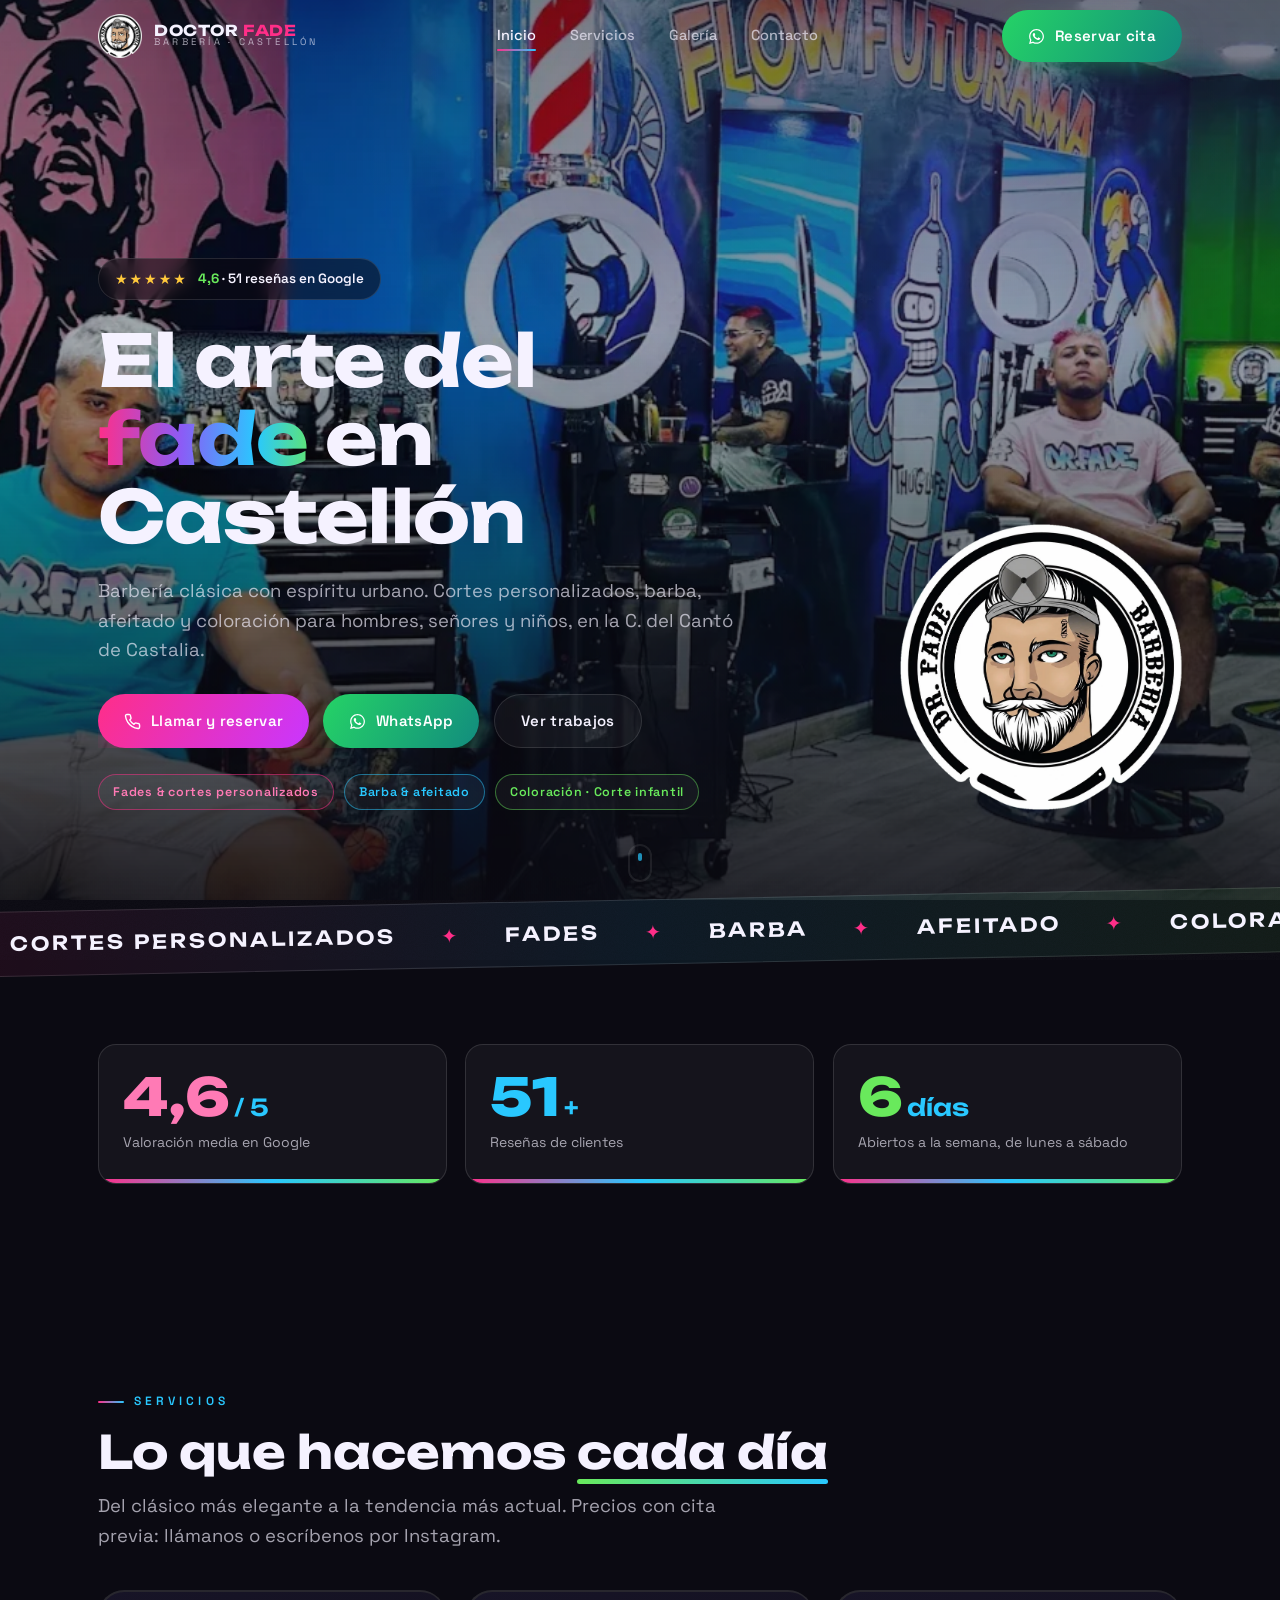
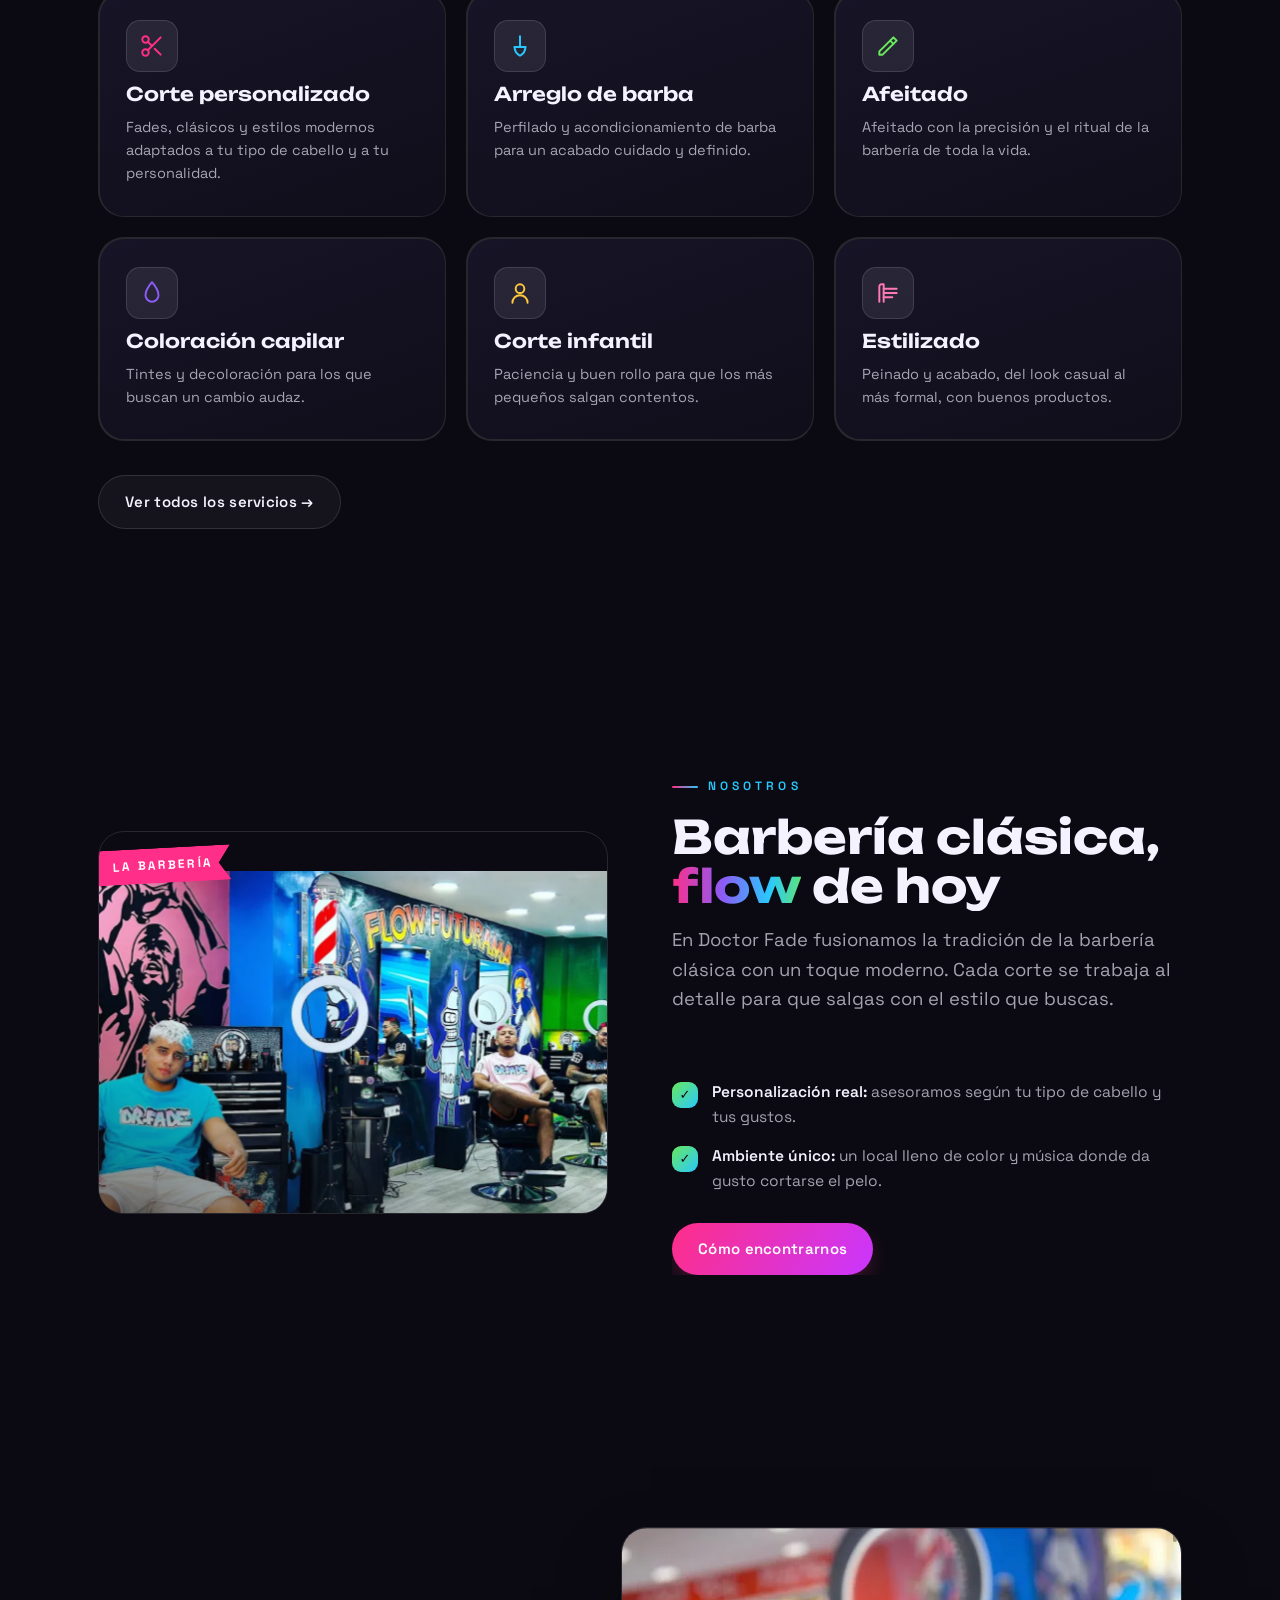
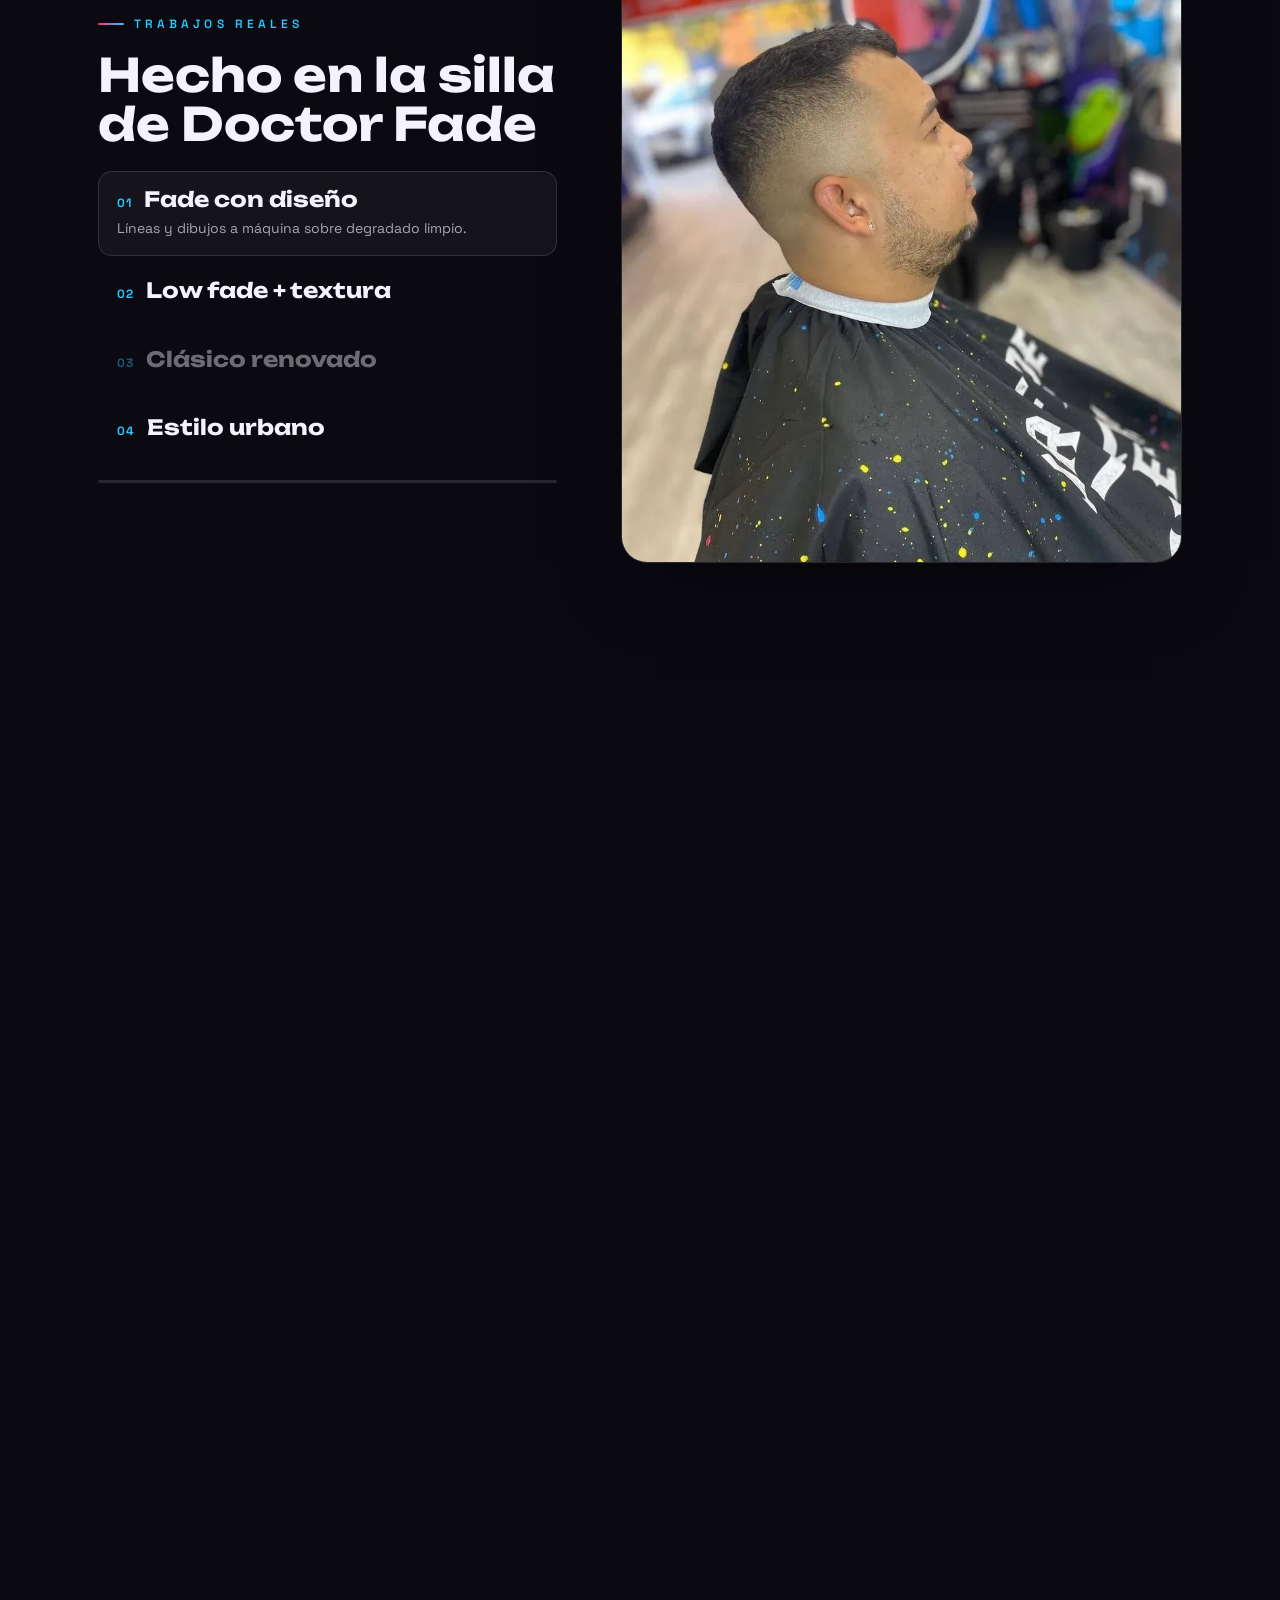
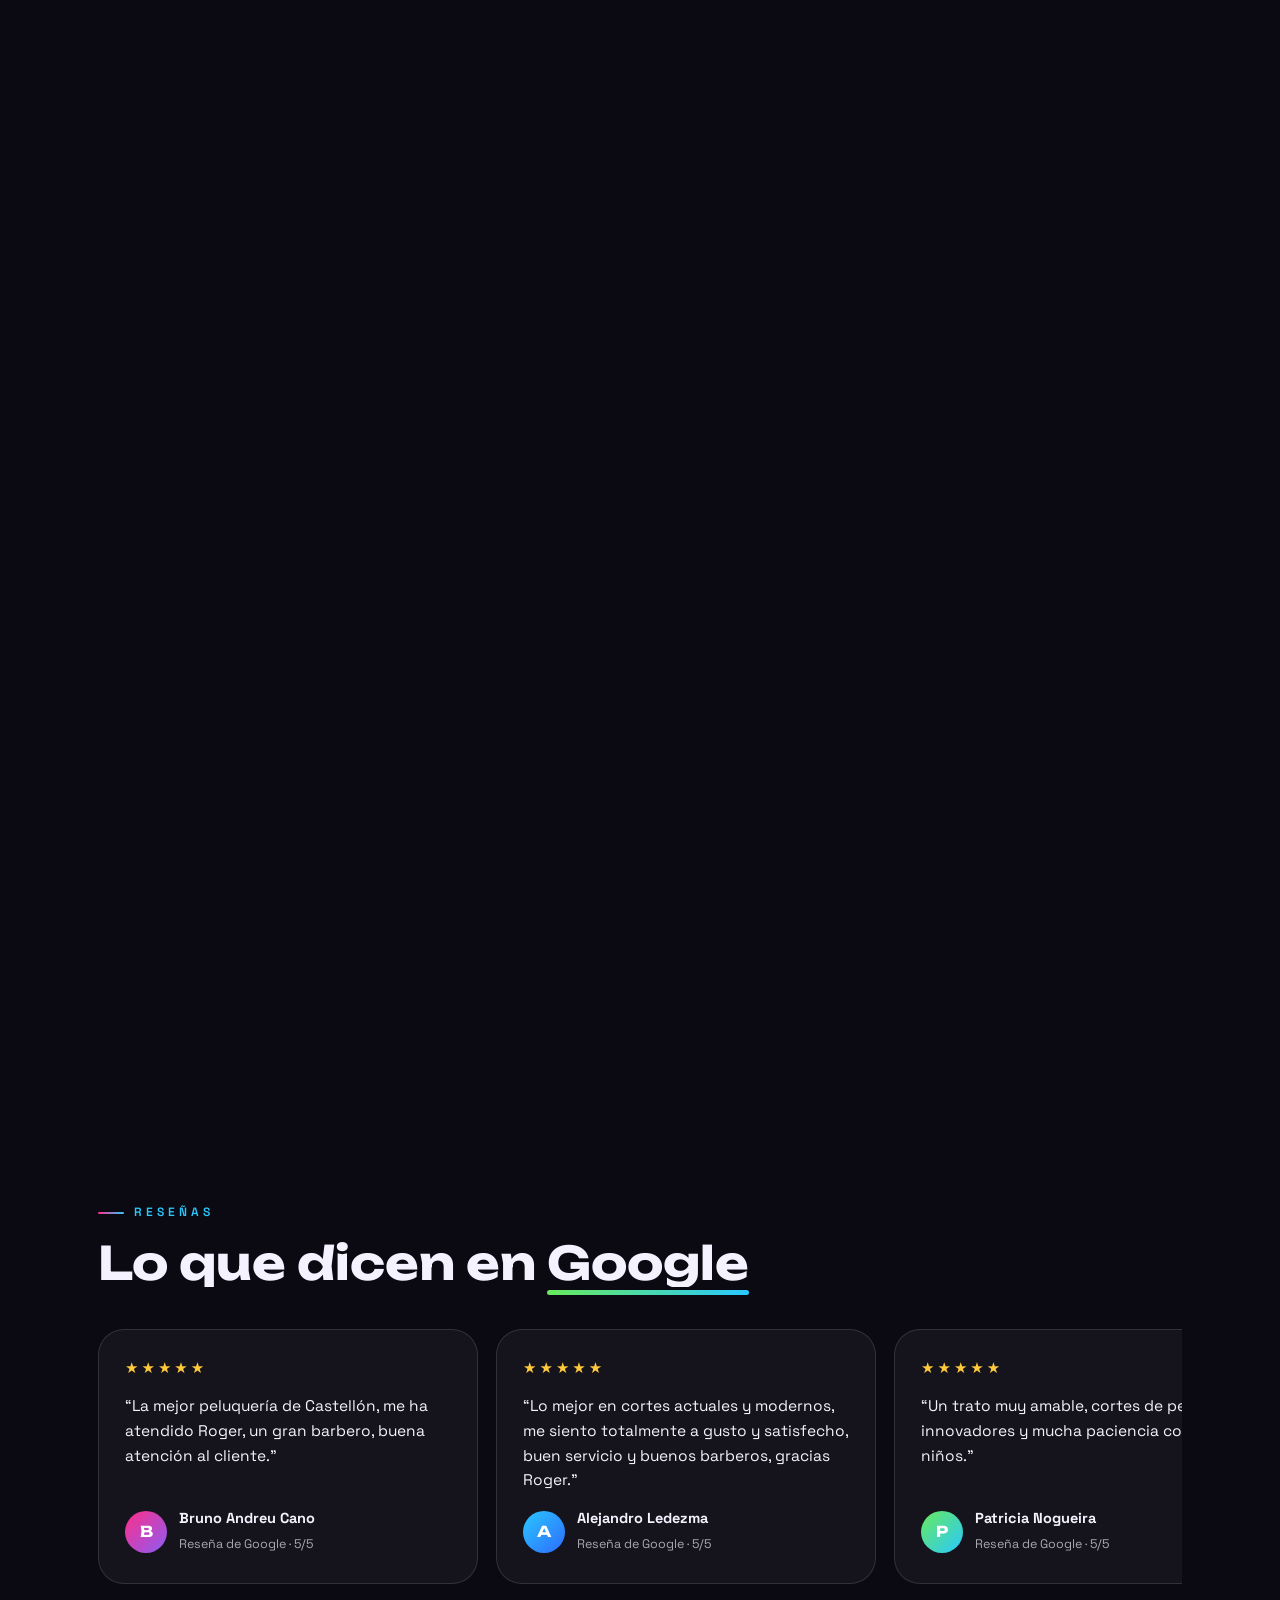
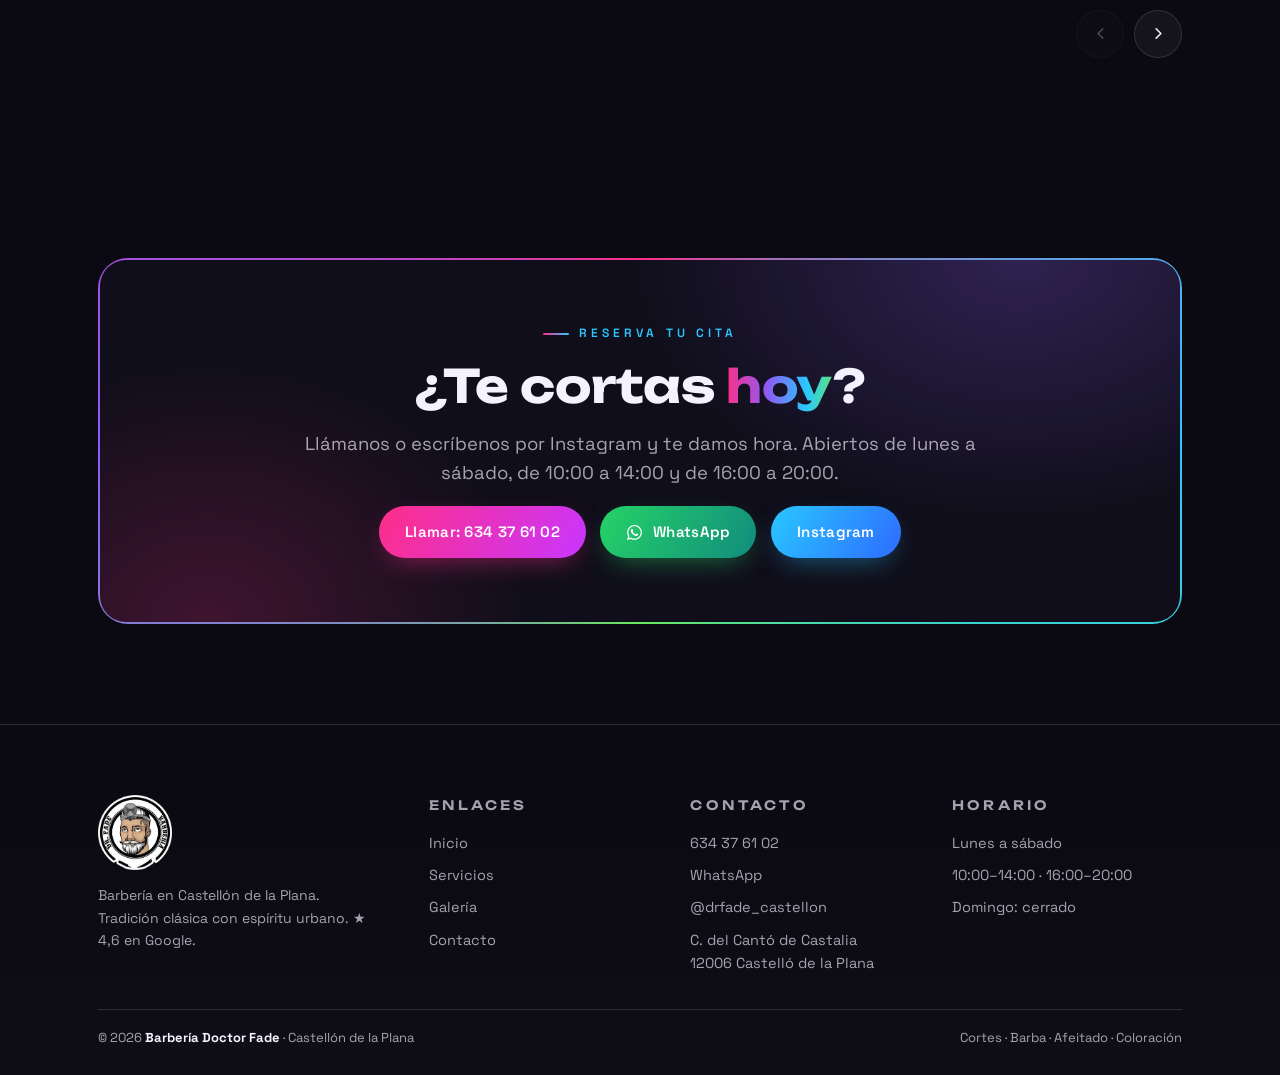
==== index.html @ 824605cc "web" ====
<!DOCTYPE html>
<html lang="es" class="no-js">
<head>
<meta charset="UTF-8">
<meta name="viewport" content="width=device-width, initial-scale=1">
<title>Barber&iacute;a Doctor Fade &mdash; Castell&oacute;n | Cortes, fades y barba</title>
<meta name="description" content="Barber&iacute;a Doctor Fade en Castell&oacute;n de la Plana: cortes personalizados, fades, afeitado, barba, coloraci&oacute;n y corte infantil. Valoraci&oacute;n 4,6 en Google.">
<meta name="theme-color" content="#0b0a12">
<!-- Cambia esta URL por tu dominio o tu URL de GitHub Pages -->
<link rel="canonical" href="https://TU-USUARIO.github.io/doctor-fade/">
<meta property="og:title" content="Barber&iacute;a Doctor Fade &mdash; Castell&oacute;n">
<meta property="og:description" content="Cortes personalizados, fades, afeitado, barba, coloraci&oacute;n y corte infantil en Castell&oacute;n de la Plana. &#9733; 4,6 en Google.">
<meta property="og:type" content="website">
<meta property="og:image" content="assets/img/og.jpg">
<link rel="icon" type="image/png" sizes="32x32" href="assets/img/favicon-32.png">
<link rel="icon" type="image/png" sizes="64x64" href="assets/img/favicon-64.png">
<link rel="apple-touch-icon" href="assets/img/apple-touch-icon.png">
<link rel="preload" href="assets/fonts/Unbounded.woff2" as="font" type="font/woff2" crossorigin>
<link rel="preload" href="assets/fonts/SpaceGrotesk.woff2" as="font" type="font/woff2" crossorigin>
<link rel="stylesheet" href="assets/styles.css">
</head>
<body class="page-home">
<noscript><div class="ns">Esta web funciona sin JavaScript, pero con &eacute;l ver&aacute;s las animaciones completas.</div></noscript>

<!-- ===== INTRO SPRAY ===== -->
<div id="intro" aria-hidden="true">
  <div class="panel top"></div>
  <div class="panel bot"></div>
  <div class="intro-stage">
    <canvas id="introCanvas"></canvas>
    <svg id="sprayCan" viewBox="0 0 60 96" xmlns="http://www.w3.org/2000/svg" aria-hidden="true">
      <!-- lata de spray (ilustraci&oacute;n propia) -->
      <rect x="10" y="26" width="40" height="62" rx="7" fill="#1c1830" stroke="#3b3360" stroke-width="2"/>
      <rect x="10" y="40" width="40" height="20" fill="#ff2e88"/>
      <rect x="10" y="60" width="40" height="9" fill="#29c8ff"/>
      <rect x="10" y="69" width="40" height="8" fill="#69e95c"/>
      <rect x="16" y="18" width="28" height="10" rx="3" fill="#8b8fa8"/>
      <rect x="25" y="8" width="10" height="12" rx="2.5" fill="#e8e6f5"/>
      <rect x="28" y="10" width="4" height="4" rx="1" fill="#ff2e88"/>
      <circle cx="30" cy="52" r="9" fill="#0b0a12"/>
      <path d="M25 52l4-4 6 3-4 5z" fill="#fff"/>
    </svg>
  </div>
  <div class="intro-tag">Barber&iacute;a &middot; Castell&oacute;n de la Plana</div>
</div>

<!-- ===== FONDO AMBIENTE ===== -->
<div class="ambient" aria-hidden="true">
  <div class="blob b1"></div><div class="blob b2"></div>
  <div class="blob b3"></div><div class="blob b4"></div>
</div>
<div class="grain" aria-hidden="true"></div>
<div class="vignette" aria-hidden="true"></div>

<!-- ===== HEADER ===== -->
<header class="site-header">
  <div class="header-inner">
    <a class="brand" href="index.html" aria-label="Barber&iacute;a Doctor Fade, inicio">
      <img src="assets/img/logo-420.webp" alt="Logo de Barber&iacute;a Doctor Fade" width="44" height="44">
      <span class="brand-txt">
        <span class="brand-name">DOCTOR <em>FADE</em></span>
        <span class="brand-sub">Barber&iacute;a &middot; Castell&oacute;n</span>
      </span>
    </a>
    <nav class="main-nav" aria-label="Principal">
      <a href="index.html" class="active">Inicio</a>
      <a href="servicios.html">Servicios</a>
      <a href="galeria.html">Galer&iacute;a</a>
      <a href="contacto.html">Contacto</a>
    </nav>
    <a class="btn wa header-cta" href="https://wa.me/34634376102?text=Hola%2C%20quiero%20reservar%20una%20cita%20en%20Doctor%20Fade" target="_blank" rel="noopener">
      <svg class="ic" viewBox="0 0 448 512" fill="#fff"><path d="M380.9 97.1C339 55.1 283.2 32 223.9 32c-122.4 0-222 99.6-222 222 0 39.1 10.2 77.3 29.6 111L0 480l117.7-30.9c32.4 17.7 68.9 27 106.1 27h.1c122.3 0 224.1-99.6 224.1-222 0-59.3-25.2-115-67.1-157zm-157 341.6c-33.2 0-65.7-8.9-94-25.7l-6.7-4-69.8 18.3L72 359.2l-4.4-7c-18.5-29.4-28.2-63.3-28.2-98.2 0-101.7 82.8-184.5 184.6-184.5 49.3 0 95.6 19.2 130.4 54.1 34.8 34.9 56.2 81.2 56.1 130.5 0 101.8-84.9 184.6-186.6 184.6zm101.2-138.2c-5.5-2.8-32.8-16.2-37.9-18-5.1-1.9-8.8-2.8-12.5 2.8-3.7 5.6-14.3 18-17.6 21.8-3.2 3.7-6.5 4.2-12 1.4-32.6-16.3-54-29.1-75.5-66-5.7-9.8 5.7-9.1 16.3-30.3 1.8-3.7.9-6.9-.5-9.7-1.4-2.8-12.5-30.1-17.1-41.2-4.5-10.8-9.1-9.3-12.5-9.5-3.2-.2-6.9-.2-10.6-.2-3.7 0-9.7 1.4-14.8 6.9-5.1 5.6-19.4 19-19.4 46.3 0 27.3 19.9 53.7 22.6 57.4 2.8 3.7 39.1 59.7 94.8 83.8 35.2 15.2 49 16.5 66.6 13.9 10.7-1.6 32.8-13.4 37.4-26.4 4.6-13 4.6-24.1 3.2-26.4-1.3-2.5-5-3.9-10.5-6.6z"/></svg>
      Reservar cita
    </a>
    <button class="burger" aria-label="Abrir men&uacute;" aria-expanded="false">
      <span></span><span></span><span></span>
    </button>
  </div>
</header>

<!-- ===== MEN&Uacute; M&Oacute;VIL ===== -->
<div class="mobile-menu">
  <div>
    <nav aria-label="Men&uacute; m&oacute;vil">
      <a href="index.html" class="active">Inicio</a>
      <a href="servicios.html">Servicios</a>
      <a href="galeria.html">Galer&iacute;a</a>
      <a href="contacto.html">Contacto</a>
    </nav>
    <div class="mm-meta">
      <a href="tel:+34634376102">634 37 61 02</a>
      <a href="https://wa.me/34634376102?text=Hola%2C%20quiero%20reservar%20una%20cita%20en%20Doctor%20Fade" target="_blank" rel="noopener">WhatsApp</a>
      <a href="https://instagram.com/drfade_castellon" target="_blank" rel="noopener">@drfade_castellon</a>
      <span>C. del Cant&oacute; de Castalia &middot; Castell&oacute;n</span>
    </div>
  </div>
</div>

<main>
  <!-- ===== HERO ===== -->
  <section class="hero">
    <div class="hero-bg" data-plx="0.14">
      <img src="assets/img/local.webp" alt="Interior de la Barber&iacute;a Doctor Fade en Castell&oacute;n, con murales de colores y sillones de barbero" fetchpriority="high">
    </div>
    <div class="wrap hero-grid">
      <div>
        <div class="rating-pill" data-rv="up" data-onload style="--rv-d:.1s">
          <span class="stars" aria-hidden="true">&#9733;&#9733;&#9733;&#9733;&#9733;</span>
          <span><b>4,6</b> &middot; 51 rese&ntilde;as en Google</span>
        </div>
        <h1 class="h-xl kinetic" data-onload>El arte del <span class="grad-text">fade</span> en Castell&oacute;n</h1>
        <p class="lead" data-rv="up" data-onload style="--rv-d:.5s">
          Barber&iacute;a cl&aacute;sica con esp&iacute;ritu urbano. Cortes personalizados, barba,
          afeitado y coloraci&oacute;n para hombres, se&ntilde;ores y ni&ntilde;os, en la
          C. del Cant&oacute; de Castalia.
        </p>
        <div class="hero-ctas" data-rv="up" data-onload style="--rv-d:.65s">
          <a class="btn" href="tel:+34634376102">
            <svg class="ic" viewBox="0 0 24 24" fill="none" stroke="currentColor" stroke-width="2" stroke-linecap="round" stroke-linejoin="round"><path d="M22 16.92v3a2 2 0 0 1-2.18 2 19.79 19.79 0 0 1-8.63-3.07 19.5 19.5 0 0 1-6-6 19.79 19.79 0 0 1-3.07-8.67A2 2 0 0 1 4.11 2h3a2 2 0 0 1 2 1.72c.12.96.37 1.9.72 2.81a2 2 0 0 1-.45 2.11L8.09 9.91a16 16 0 0 0 6 6l1.27-1.27a2 2 0 0 1 2.11-.45c.91.35 1.85.6 2.81.72A2 2 0 0 1 22 16.92z"/></svg>
            Llamar y reservar
          </a>
          <a class="btn wa" href="https://wa.me/34634376102?text=Hola%2C%20quiero%20reservar%20una%20cita%20en%20Doctor%20Fade" target="_blank" rel="noopener">
            <svg class="ic" viewBox="0 0 448 512" fill="#fff"><path d="M380.9 97.1C339 55.1 283.2 32 223.9 32c-122.4 0-222 99.6-222 222 0 39.1 10.2 77.3 29.6 111L0 480l117.7-30.9c32.4 17.7 68.9 27 106.1 27h.1c122.3 0 224.1-99.6 224.1-222 0-59.3-25.2-115-67.1-157zm-157 341.6c-33.2 0-65.7-8.9-94-25.7l-6.7-4-69.8 18.3L72 359.2l-4.4-7c-18.5-29.4-28.2-63.3-28.2-98.2 0-101.7 82.8-184.5 184.6-184.5 49.3 0 95.6 19.2 130.4 54.1 34.8 34.9 56.2 81.2 56.1 130.5 0 101.8-84.9 184.6-186.6 184.6zm101.2-138.2c-5.5-2.8-32.8-16.2-37.9-18-5.1-1.9-8.8-2.8-12.5 2.8-3.7 5.6-14.3 18-17.6 21.8-3.2 3.7-6.5 4.2-12 1.4-32.6-16.3-54-29.1-75.5-66-5.7-9.8 5.7-9.1 16.3-30.3 1.8-3.7.9-6.9-.5-9.7-1.4-2.8-12.5-30.1-17.1-41.2-4.5-10.8-9.1-9.3-12.5-9.5-3.2-.2-6.9-.2-10.6-.2-3.7 0-9.7 1.4-14.8 6.9-5.1 5.6-19.4 19-19.4 46.3 0 27.3 19.9 53.7 22.6 57.4 2.8 3.7 39.1 59.7 94.8 83.8 35.2 15.2 49 16.5 66.6 13.9 10.7-1.6 32.8-13.4 37.4-26.4 4.6-13 4.6-24.1 3.2-26.4-1.3-2.5-5-3.9-10.5-6.6z"/></svg>
            WhatsApp
          </a>
          <a class="btn ghost" href="galeria.html">Ver trabajos</a>
        </div>
        <div class="hero-badges" data-rv="up" data-onload style="--rv-d:.8s">
          <span class="chip c1">Fades &amp; cortes personalizados</span>
          <span class="chip c2">Barba &amp; afeitado</span>
          <span class="chip c3">Coloraci&oacute;n &middot; Corte infantil</span>
        </div>
      </div>
      <img class="hero-logo" src="assets/img/logo-760.webp"
           alt="Emblema de Doctor Fade Barber&iacute;a" data-rv="scale" data-onload style="--rv-d:.7s" data-plx="0.06">
    </div>
    <div class="scroll-hint" aria-hidden="true"></div>
  </section>

  <!-- ===== MARQUEE ===== -->
  <div class="marquee" aria-hidden="true">
    <div class="track">
      <span><b>Cortes personalizados</b><i>&#10022;</i></span>
      <span><b>Fades</b><i>&#10022;</i></span>
      <span><b>Barba</b><i>&#10022;</i></span>
      <span><b>Afeitado</b><i>&#10022;</i></span>
      <span><b>Coloraci&oacute;n</b><i>&#10022;</i></span>
      <span><b>Corte infantil</b><i>&#10022;</i></span>
      <span><b>Castell&oacute;n de la Plana</b><i>&#10022;</i></span>
      <span><b>Cortes personalizados</b><i>&#10022;</i></span>
      <span><b>Fades</b><i>&#10022;</i></span>
      <span><b>Barba</b><i>&#10022;</i></span>
      <span><b>Afeitado</b><i>&#10022;</i></span>
      <span><b>Coloraci&oacute;n</b><i>&#10022;</i></span>
      <span><b>Corte infantil</b><i>&#10022;</i></span>
      <span><b>Castell&oacute;n de la Plana</b><i>&#10022;</i></span>
    </div>
  </div>

  <!-- ===== STATS ===== -->
  <section class="section tight">
    <div class="wrap">
      <div class="stats" data-stagger="90">
        <div class="stat" data-rv="up">
          <div class="num"><span data-count="4,6">0</span><small>/ 5</small></div>
          <div class="lbl">Valoraci&oacute;n media en Google</div>
          <div class="bar"></div>
        </div>
        <div class="stat" data-rv="up">
          <div class="num"><span data-count="51">0</span><small>+</small></div>
          <div class="lbl">Rese&ntilde;as de clientes</div>
          <div class="bar"></div>
        </div>
        <div class="stat" data-rv="up">
          <div class="num"><span data-count="6">0</span><small>d&iacute;as</small></div>
          <div class="lbl">Abiertos a la semana, de lunes a s&aacute;bado</div>
          <div class="bar"></div>
        </div>
      </div>
    </div>
  </section>

  <!-- ===== SERVICIOS ===== -->
  <section class="section">
    <div class="wrap">
      <span class="kicker" data-rv="up">Servicios</span>
      <h2 class="h-lg kinetic">Lo que hacemos <span class="underline-draw">cada d&iacute;a</span></h2>
      <p class="lead" data-rv="up" style="--rv-d:.15s;margin-top:14px">
        Del cl&aacute;sico m&aacute;s elegante a la tendencia m&aacute;s actual.
        Precios con cita previa: ll&aacute;manos o escr&iacute;benos por Instagram.
      </p>
      <div class="cards-grid" data-stagger="80" style="margin-top:40px">
        <div class="tcard" data-rv="up">
          <div class="tcard-inner">
            <div class="ico"><svg viewBox="0 0 24 24" fill="none" stroke="#ff2e88" stroke-width="1.8" stroke-linecap="round" stroke-linejoin="round"><circle cx="6" cy="6" r="3"/><circle cx="6" cy="18" r="3"/><line x1="20" y1="4" x2="8.12" y2="15.88"/><line x1="14.47" y1="14.48" x2="20" y2="20"/><line x1="8.12" y1="8.12" x2="12" y2="12"/></svg></div>
            <h3>Corte personalizado</h3>
            <p>Fades, cl&aacute;sicos y estilos modernos adaptados a tu tipo de cabello y a tu personalidad.</p>
          </div>
        </div>
        <div class="tcard" data-rv="up">
          <div class="tcard-inner">
            <div class="ico"><svg viewBox="0 0 24 24" fill="none" stroke="#29c8ff" stroke-width="1.8" stroke-linecap="round" stroke-linejoin="round"><path d="M12 3v10"/><path d="M7 13c0 3.5 2.2 6.5 5 8 2.8-1.5 5-4.5 5-8"/><path d="M7 13h10"/></svg></div>
            <h3>Arreglo de barba</h3>
            <p>Perfilado y acondicionamiento de barba para un acabado cuidado y definido.</p>
          </div>
        </div>
        <div class="tcard" data-rv="up">
          <div class="tcard-inner">
            <div class="ico"><svg viewBox="0 0 24 24" fill="none" stroke="#69e95c" stroke-width="1.8" stroke-linecap="round" stroke-linejoin="round"><path d="M4 17l10-10 3 3-10 10H4z"/><path d="M14 7l3-3 3 3-3 3"/></svg></div>
            <h3>Afeitado</h3>
            <p>Afeitado con la precisi&oacute;n y el ritual de la barber&iacute;a de toda la vida.</p>
          </div>
        </div>
        <div class="tcard" data-rv="up">
          <div class="tcard-inner">
            <div class="ico"><svg viewBox="0 0 24 24" fill="none" stroke="#8b5cf6" stroke-width="1.8" stroke-linecap="round" stroke-linejoin="round"><path d="M12 2s6 7 6 12a6 6 0 0 1-12 0c0-5 6-12 6-12z"/></svg></div>
            <h3>Coloraci&oacute;n capilar</h3>
            <p>Tintes y decoloraci&oacute;n para los que buscan un cambio audaz.</p>
          </div>
        </div>
        <div class="tcard" data-rv="up">
          <div class="tcard-inner">
            <div class="ico"><svg viewBox="0 0 24 24" fill="none" stroke="#ffc93c" stroke-width="1.8" stroke-linecap="round" stroke-linejoin="round"><circle cx="12" cy="8" r="4"/><path d="M5 21c0-3.9 3.1-7 7-7s7 3.1 7 7"/></svg></div>
            <h3>Corte infantil</h3>
            <p>Paciencia y buen rollo para que los m&aacute;s peque&ntilde;os salgan contentos.</p>
          </div>
        </div>
        <div class="tcard" data-rv="up">
          <div class="tcard-inner">
            <div class="ico"><svg viewBox="0 0 24 24" fill="none" stroke="#ff7ab5" stroke-width="1.8" stroke-linecap="round" stroke-linejoin="round"><path d="M4 20V6a2 2 0 0 1 2-2h2v16"/><path d="M8 8h12M8 12h12M8 16h8"/></svg></div>
            <h3>Estilizado</h3>
            <p>Peinado y acabado, del look casual al m&aacute;s formal, con buenos productos.</p>
          </div>
        </div>
      </div>
      <div style="margin-top:34px" data-rv="up">
        <a class="btn ghost" href="servicios.html">Ver todos los servicios &rarr;</a>
      </div>
    </div>
  </section>

  <!-- ===== NOSOTROS (split) ===== -->
  <section class="section">
    <div class="wrap split">
      <div class="split-media" data-rv="left">
        <span class="tape">La barber&iacute;a</span>
        <img src="assets/img/local.webp" data-plx="0.07"
             alt="El equipo de Doctor Fade en el local de Castell&oacute;n, decorado con murales urbanos de colores">
      </div>
      <div>
        <span class="kicker" data-rv="up">Nosotros</span>
        <h2 class="h-lg kinetic">Barber&iacute;a cl&aacute;sica, <span class="grad-text">flow</span> de hoy</h2>
        <p class="lead" data-rv="up" style="--rv-d:.15s;margin-top:14px">
          En Doctor Fade fusionamos la tradici&oacute;n de la barber&iacute;a cl&aacute;sica con un
          toque moderno. Cada corte se trabaja al detalle para que salgas con el
          estilo que buscas.
        </p>
        <ul class="checklist" data-stagger="90">
          <li data-rv="up"><span class="ck">&#10003;</span><span><b>Para todos:</b> hombres, se&ntilde;ores y ni&ntilde;os, con trato cercano.</span></li>
          <li data-rv="up"><span class="ck">&#10003;</span><span><b>Personalizaci&oacute;n real:</b> asesoramos seg&uacute;n tu tipo de cabello y tus gustos.</span></li>
          <li data-rv="up"><span class="ck">&#10003;</span><span><b>Ambiente &uacute;nico:</b> un local lleno de color y m&uacute;sica donde da gusto cortarse el pelo.</span></li>
        </ul>
        <div style="margin-top:30px" data-rv="up">
          <a class="btn" href="contacto.html">C&oacute;mo encontrarnos</a>
        </div>
      </div>
    </div>
  </section>

  <!-- ===== SHOWCASE SCROLL ===== -->
  <div class="showcase-wrap">
    <section class="showcase">
      <div class="wrap">
        <div>
          <span class="kicker">Trabajos reales</span>
          <h2 class="h-lg">Hecho en la silla de Doctor Fade</h2>
          <div class="show-list" style="margin-top:22px">
            <div class="show-item active">
              <h3><span class="idx">01</span> Fade con dise&ntilde;o</h3>
              <p>L&iacute;neas y dibujos a m&aacute;quina sobre degradado limpio.</p>
            </div>
            <div class="show-item">
              <h3><span class="idx">02</span> Low fade + textura</h3>
              <p>Degradado bajo con textura arriba, de los m&aacute;s pedidos.</p>
            </div>
            <div class="show-item">
              <h3><span class="idx">03</span> Cl&aacute;sico renovado</h3>
              <p>Corte cl&aacute;sico con acabado actual y perfilado de barba.</p>
            </div>
            <div class="show-item">
              <h3><span class="idx">04</span> Estilo urbano</h3>
              <p>Cortes modernos con personalidad, como el mullet degradado.</p>
            </div>
          </div>
          <div class="show-progress"><i></i></div>
        </div>
        <div class="show-stage">
          <img src="assets/img/trabajo-1.webp" class="on" alt="Fade con dise&ntilde;o de l&iacute;neas hecho en Doctor Fade">
          <img src="assets/img/trabajo-2.webp" alt="Low fade con textura arriba">
          <img src="assets/img/trabajo-4.webp" alt="Corte cl&aacute;sico renovado con barba perfilada">
          <img src="assets/img/trabajo-7.webp" alt="Corte urbano estilo mullet con degradado">
        </div>
      </div>
    </section>
  </div>

  <!-- ===== RESE&Ntilde;AS ===== -->
  <section class="section">
    <div class="wrap">
      <span class="kicker" data-rv="up">Rese&ntilde;as</span>
      <h2 class="h-lg kinetic">Lo que dicen en <span class="underline-draw">Google</span></h2>
      <div class="carousel" style="margin-top:36px" data-rv="up">
        <div class="car-track" data-stagger="70">
          <article class="review-card" data-rv="up">
            <div class="stars" aria-label="5 de 5 estrellas">&#9733;&#9733;&#9733;&#9733;&#9733;</div>
            <p>&ldquo;La mejor peluquer&iacute;a de Castell&oacute;n, me ha atendido Roger, un gran barbero, buena atenci&oacute;n al cliente.&rdquo;</p>
            <div class="who">
              <span class="avatar" style="background:linear-gradient(135deg,#ff2e88,#8b5cf6)">B</span>
              <span><b>Bruno Andreu Cano</b><small>Rese&ntilde;a de Google &middot; 5/5</small></span>
            </div>
          </article>
          <article class="review-card" data-rv="up">
            <div class="stars" aria-label="5 de 5 estrellas">&#9733;&#9733;&#9733;&#9733;&#9733;</div>
            <p>&ldquo;Lo mejor en cortes actuales y modernos, me siento totalmente a gusto y satisfecho, buen servicio y buenos barberos, gracias Roger.&rdquo;</p>
            <div class="who">
              <span class="avatar" style="background:linear-gradient(135deg,#29c8ff,#2e6bff)">A</span>
              <span><b>Alejandro Ledezma</b><small>Rese&ntilde;a de Google &middot; 5/5</small></span>
            </div>
          </article>
          <article class="review-card" data-rv="up">
            <div class="stars" aria-label="5 de 5 estrellas">&#9733;&#9733;&#9733;&#9733;&#9733;</div>
            <p>&ldquo;Un trato muy amable, cortes de pelo muy innovadores y mucha paciencia con los ni&ntilde;os.&rdquo;</p>
            <div class="who">
              <span class="avatar" style="background:linear-gradient(135deg,#69e95c,#29c8ff)">P</span>
              <span><b>Patricia Nogueira</b><small>Rese&ntilde;a de Google &middot; 5/5</small></span>
            </div>
          </article>
          <article class="review-card" data-rv="up">
            <div class="stars" aria-label="5 de 5 estrellas">&#9733;&#9733;&#9733;&#9733;&#9733;</div>
            <p>&ldquo;Buen trato y Anderson muy buen peluquero, &iexcl;es un crack! &iexcl;Recomendable!&rdquo;</p>
            <div class="who">
              <span class="avatar" style="background:linear-gradient(135deg,#ffc93c,#ff2e88)">S</span>
              <span><b>Sergio Fernandez</b><small>Rese&ntilde;a de Google &middot; 5/5</small></span>
            </div>
          </article>
          <article class="review-card" data-rv="up">
            <div class="stars" aria-label="5 de 5 estrellas">&#9733;&#9733;&#9733;&#9733;&#9733;</div>
            <p>&ldquo;Buen servicio, buenos cortes gracias Roger, muy atento y servicial.&rdquo;</p>
            <div class="who">
              <span class="avatar" style="background:linear-gradient(135deg,#8b5cf6,#29c8ff)">J</span>
              <span><b>JJ C.H</b><small>Rese&ntilde;a de Google &middot; 5/5</small></span>
            </div>
          </article>
          <article class="review-card" data-rv="up">
            <div class="stars" aria-label="5 de 5 estrellas">&#9733;&#9733;&#9733;&#9733;&#9733;</div>
            <p>&ldquo;Excelente servicio, gente s&uacute;per amable.&rdquo;</p>
            <div class="who">
              <span class="avatar" style="background:linear-gradient(135deg,#ff7ab5,#69e95c)">K</span>
              <span><b>Kevin Gomez</b><small>Rese&ntilde;a de Google &middot; 5/5</small></span>
            </div>
          </article>
          <a class="review-card add-review-card" href="https://maps.google.com/?q=Barber%C3%ADa+DOCTOR+FADE+Castell%C3%B3n" target="_blank" rel="noopener" data-rv="up">
            <span class="arc-ic" aria-hidden="true">
              <svg viewBox="0 0 24 24" fill="none" stroke="currentColor" stroke-width="1.8" stroke-linecap="round" stroke-linejoin="round"><path d="M12 17.75l-6.16 3.24 1.18-6.88L2 9.24l6.92-1L12 2l3.08 6.24 6.92 1-5.02 4.87 1.18 6.88z"/></svg>
            </span>
            <b>&iexcl;Cu&eacute;ntanos tu experiencia!</b>
            <span>D&eacute;janos tu rese&ntilde;a en Google</span>
          </a>
        </div>
        <div class="car-nav">
          <button class="car-btn car-prev" aria-label="Rese&ntilde;a anterior"><svg viewBox="0 0 24 24" fill="none" stroke="currentColor" stroke-width="2" stroke-linecap="round" stroke-linejoin="round"><path d="M15 18l-6-6 6-6"/></svg></button>
          <button class="car-btn car-next" aria-label="Rese&ntilde;a siguiente"><svg viewBox="0 0 24 24" fill="none" stroke="currentColor" stroke-width="2" stroke-linecap="round" stroke-linejoin="round"><path d="M9 6l6 6-6 6"/></svg></button>
        </div>
      </div>
    </div>
  </section>

  <!-- ===== CTA ===== -->
  <section class="section tight">
    <div class="wrap">
      <div class="cta-strip" data-rv="scale">
        <div class="cta-inner">
          <span class="kicker" style="margin:0">Reserva tu cita</span>
          <h2 class="h-lg">&iquest;Te cortas <span class="grad-text">hoy</span>?</h2>
          <p class="lead">Ll&aacute;manos o escr&iacute;benos por Instagram y te damos hora.
          Abiertos de lunes a s&aacute;bado, de 10:00 a 14:00 y de 16:00 a 20:00.</p>
          <div class="hero-ctas">
            <a class="btn" href="tel:+34634376102">Llamar: 634 37 61 02</a>
            <a class="btn wa" href="https://wa.me/34634376102?text=Hola%2C%20quiero%20reservar%20una%20cita%20en%20Doctor%20Fade" target="_blank" rel="noopener"><svg class="ic" viewBox="0 0 448 512" fill="#fff"><path d="M380.9 97.1C339 55.1 283.2 32 223.9 32c-122.4 0-222 99.6-222 222 0 39.1 10.2 77.3 29.6 111L0 480l117.7-30.9c32.4 17.7 68.9 27 106.1 27h.1c122.3 0 224.1-99.6 224.1-222 0-59.3-25.2-115-67.1-157zm-157 341.6c-33.2 0-65.7-8.9-94-25.7l-6.7-4-69.8 18.3L72 359.2l-4.4-7c-18.5-29.4-28.2-63.3-28.2-98.2 0-101.7 82.8-184.5 184.6-184.5 49.3 0 95.6 19.2 130.4 54.1 34.8 34.9 56.2 81.2 56.1 130.5 0 101.8-84.9 184.6-186.6 184.6zm101.2-138.2c-5.5-2.8-32.8-16.2-37.9-18-5.1-1.9-8.8-2.8-12.5 2.8-3.7 5.6-14.3 18-17.6 21.8-3.2 3.7-6.5 4.2-12 1.4-32.6-16.3-54-29.1-75.5-66-5.7-9.8 5.7-9.1 16.3-30.3 1.8-3.7.9-6.9-.5-9.7-1.4-2.8-12.5-30.1-17.1-41.2-4.5-10.8-9.1-9.3-12.5-9.5-3.2-.2-6.9-.2-10.6-.2-3.7 0-9.7 1.4-14.8 6.9-5.1 5.6-19.4 19-19.4 46.3 0 27.3 19.9 53.7 22.6 57.4 2.8 3.7 39.1 59.7 94.8 83.8 35.2 15.2 49 16.5 66.6 13.9 10.7-1.6 32.8-13.4 37.4-26.4 4.6-13 4.6-24.1 3.2-26.4-1.3-2.5-5-3.9-10.5-6.6z"/></svg>WhatsApp</a>
            <a class="btn cyan" href="https://instagram.com/drfade_castellon" target="_blank" rel="noopener">Instagram</a>
          </div>
        </div>
      </div>
    </div>
  </section>
</main>

<!-- ===== FOOTER ===== -->
<footer class="site-footer">
  <div class="wrap">
    <div class="footer-grid">
      <div class="footer-brand">
        <img src="assets/img/logo-420.webp" alt="Logo de Barber&iacute;a Doctor Fade">
        <p>Barber&iacute;a en Castell&oacute;n de la Plana. Tradici&oacute;n cl&aacute;sica con
        esp&iacute;ritu urbano. &#9733; 4,6 en Google.</p>
      </div>
      <div>
        <h4>Enlaces</h4>
        <ul>
          <li><a href="index.html">Inicio</a></li>
          <li><a href="servicios.html">Servicios</a></li>
          <li><a href="galeria.html">Galer&iacute;a</a></li>
          <li><a href="contacto.html">Contacto</a></li>
        </ul>
      </div>
      <div>
        <h4>Contacto</h4>
        <ul>
          <li><a href="tel:+34634376102">634 37 61 02</a></li>
          <li><a href="https://wa.me/34634376102?text=Hola%2C%20quiero%20reservar%20una%20cita%20en%20Doctor%20Fade" target="_blank" rel="noopener">WhatsApp</a></li>
          <li><a href="https://instagram.com/drfade_castellon" target="_blank" rel="noopener">@drfade_castellon</a></li>
          <li><a href="https://maps.google.com/?q=Barber%C3%ADa+DOCTOR+FADE+Castell%C3%B3n" target="_blank" rel="noopener">C. del Cant&oacute; de Castalia<br>12006 Castell&oacute; de la Plana</a></li>
        </ul>
      </div>
      <div>
        <h4>Horario</h4>
        <ul>
          <li>Lunes a s&aacute;bado</li>
          <li>10:00&ndash;14:00 &middot; 16:00&ndash;20:00</li>
          <li>Domingo: cerrado</li>
        </ul>
      </div>
    </div>
    <div class="footer-bottom">
      <span>&copy; 2026 <b>Barber&iacute;a Doctor Fade</b> &middot; Castell&oacute;n de la Plana</span>
      <span>Cortes &middot; Barba &middot; Afeitado &middot; Coloraci&oacute;n</span>
    </div>
  </div>
</footer>

<script src="assets/app.js"></script>
</body>
</html>
---- assets/styles.css ----
/* ============================================================
   BARBERÍA DOCTOR FADE — Castellón
   Dirección visual: "Graffiti neón" — base casi negra +
   fucsia / cian / lima / violeta (paleta sacada del local real).
   HTML + CSS + JS puro. Sin librerías. Offline.
   ============================================================ */

/* ---------- Fuentes locales ---------- */
@font-face{
  font-family:'Unbounded';
  src:url('fonts/Unbounded.woff2') format('woff2');
  font-weight:200 900; font-display:swap;
}
@font-face{
  font-family:'Space Grotesk';
  src:url('fonts/SpaceGrotesk.woff2') format('woff2');
  font-weight:300 700; font-display:swap;
}

/* ---------- Tokens ---------- */
:root{
  /* primitivos */
  --ink-950:#0b0a12;
  --ink-900:#100e1a;
  --ink-800:#171427;
  --ink-700:#221d3a;
  --paper:#f5f2ff;
  --pink-500:#ff2e88;
  --pink-300:#ff7ab5;
  --cyan-400:#29c8ff;
  --lime-400:#69e95c;
  --violet-500:#8b5cf6;
  --amber-400:#ffc93c;

  /* semánticos */
  --bg:var(--ink-950);
  --bg-soft:var(--ink-900);
  --surface:rgba(255,255,255,.045);
  --surface-strong:rgba(255,255,255,.08);
  --stroke:rgba(255,255,255,.12);
  --text:var(--paper);
  --text-dim:rgba(245,242,255,.66);
  --accent:var(--pink-500);
  --accent-2:var(--cyan-400);
  --accent-3:var(--lime-400);
  --accent-4:var(--violet-500);

  /* tipografía */
  --font-display:'Unbounded', system-ui, sans-serif;
  --font-body:'Space Grotesk', system-ui, sans-serif;

  /* motion */
  --ease-out:cubic-bezier(.23,1,.32,1);
  --ease-inout:cubic-bezier(.77,0,.175,1);
  --ease-drawer:cubic-bezier(.32,.72,0,1);
  --t-fast:.16s;
  --t-med:.32s;
  --t-slow:.7s;

  /* layout */
  --max-w:1180px;
  --pad-x:clamp(18px,4vw,48px);
  --radius:18px;
  --radius-lg:26px;
  --header-h:72px;
}

/* ---------- Reset ---------- */
*,*::before,*::after{box-sizing:border-box;margin:0;padding:0}
html{scroll-behavior:smooth}
html:focus-within{scroll-behavior:smooth}
html{overflow-x:hidden;overflow-x:clip}
body{
  background:var(--bg);
  color:var(--text);
  font-family:var(--font-body);
  font-size:16.5px;
  line-height:1.6;
  overflow-x:hidden;overflow-x:clip;
  -webkit-font-smoothing:antialiased;
}
img{display:block;max-width:100%}
a{color:inherit;text-decoration:none}
button{font:inherit;color:inherit;background:none;border:0;cursor:pointer}
ul{list-style:none}
::selection{background:var(--pink-500);color:#fff}

/* ---------- Fondo ambiente: aurora + grano + viñeta ---------- */
.ambient{position:fixed;inset:0;z-index:-2;overflow:hidden;pointer-events:none}
.ambient .blob{
  position:absolute;width:52vmax;height:52vmax;border-radius:50%;
  filter:blur(90px);opacity:.16;mix-blend-mode:screen;
  animation:blobFloat 26s var(--ease-inout) infinite alternate;
}
.ambient .b1{background:var(--pink-500);top:-18%;left:-12%}
.ambient .b2{background:var(--cyan-400);bottom:-22%;right:-10%;animation-delay:-8s;animation-duration:31s}
.ambient .b3{background:var(--violet-500);top:30%;left:55%;width:36vmax;height:36vmax;animation-delay:-16s;animation-duration:22s}
.ambient .b4{background:var(--lime-400);bottom:8%;left:12%;width:26vmax;height:26vmax;opacity:.09;animation-delay:-4s}
@keyframes blobFloat{
  0%{transform:translate3d(0,0,0) scale(1)}
  50%{transform:translate3d(6vmax,-4vmax,0) scale(1.12)}
  100%{transform:translate3d(-4vmax,5vmax,0) scale(.94)}
}
.grain{
  position:fixed;inset:-60px;z-index:-1;pointer-events:none;opacity:.5;
  background-image:url("data:image/svg+xml,%3Csvg xmlns='http://www.w3.org/2000/svg' width='140' height='140'%3E%3Cfilter id='n'%3E%3CfeTurbulence type='fractalNoise' baseFrequency='.9' numOctaves='2'/%3E%3CfeColorMatrix values='0 0 0 0 1 0 0 0 0 1 0 0 0 0 1 0 0 0 .05 0'/%3E%3C/filter%3E%3Crect width='140' height='140' filter='url(%23n)'/%3E%3C/svg%3E");
  animation:grainShift 1.1s steps(3) infinite;
}
@keyframes grainShift{
  0%{transform:translate(0,0)}33%{transform:translate(-24px,14px)}
  66%{transform:translate(16px,-20px)}100%{transform:translate(0,0)}
}
.vignette{position:fixed;inset:0;z-index:-1;pointer-events:none;
  background:radial-gradient(120% 90% at 50% 30%,transparent 55%,rgba(0,0,0,.5) 100%)}

/* ---------- Preloader spray ---------- */
#intro{
  position:fixed;inset:0;z-index:1000;display:grid;place-items:center;
  background:
    radial-gradient(90vmax 60vmax at 70% 15%,rgba(139,92,246,.14),transparent 60%),
    radial-gradient(70vmax 50vmax at 20% 90%,rgba(255,46,136,.12),transparent 60%),
    var(--ink-950);
}
#intro .intro-stage{position:relative;width:min(92vw,680px);aspect-ratio:16/10}
#introCanvas{width:100%;height:100%;display:block;filter:drop-shadow(0 18px 60px rgba(0,0,0,.55))}
#sprayCan{
  position:absolute;left:0;top:0;width:clamp(42px,9vw,62px);height:auto;z-index:3;
  transform:translate(-200px,-200px);will-change:transform;
  filter:drop-shadow(0 10px 18px rgba(0,0,0,.5));
}
#intro .intro-tag{
  position:absolute;bottom:clamp(26px,7vh,64px);left:50%;transform:translateX(-50%);
  font-family:var(--font-display);font-weight:300;font-size:12px;letter-spacing:.42em;
  text-transform:uppercase;color:var(--text-dim);white-space:nowrap;
  opacity:0;animation:tagIn .8s var(--ease-out) .5s forwards;
}
@keyframes tagIn{from{opacity:0;transform:translate(-50%,14px)}to{opacity:1;transform:translate(-50%,0)}}
#intro .panel{position:absolute;left:0;width:100%;height:51%;background:var(--ink-950);z-index:-1}
#intro .panel.top{top:0}
#intro .panel.bot{bottom:0}
#intro.leave{pointer-events:none;background:transparent}
#intro.leave .intro-stage,#intro.leave .intro-tag{
  animation:introFade .45s var(--ease-out) forwards}
@keyframes introFade{to{opacity:0;transform:scale(.96)}}
#intro.leave .panel{transition:transform .9s var(--ease-inout) .15s}
#intro.leave .panel.top{transform:translateY(-101%)}
#intro.leave .panel.bot{transform:translateY(101%)}
#intro.gone{display:none}
body.no-intro #intro{display:none}

/* ---------- Cursor propio ---------- */
.cursor-dot,.cursor-ring{
  position:fixed;left:0;top:0;z-index:2000;pointer-events:none;border-radius:50%;
  transform:translate(-100px,-100px);display:none;
}
.cursor-dot{width:7px;height:7px;background:var(--accent-2);mix-blend-mode:screen}
.cursor-ring{
  width:34px;height:34px;border:1.5px solid rgba(255,46,136,.8);
  transition:width .25s var(--ease-out),height .25s var(--ease-out),
    border-color .25s,opacity .25s;
}
.cursor-ring.is-hover{width:56px;height:56px;border-color:var(--lime-400)}
@media (hover:hover) and (pointer:fine){
  .cursor-dot,.cursor-ring{display:block}
  body.has-cursor,body.has-cursor a,body.has-cursor button{cursor:none}
}

/* ---------- Header ---------- */
.site-header{
  position:fixed;top:0;left:0;right:0;z-index:900;height:var(--header-h);
  display:flex;align-items:center;
  transition:transform .45s var(--ease-inout),background .35s,border-color .35s,backdrop-filter .35s;
  border-bottom:1px solid transparent;
}
.site-header.scrolled{
  background:rgba(11,10,18,.72);backdrop-filter:blur(14px);
  border-bottom-color:var(--stroke);
}
.site-header.hidden{transform:translateY(-110%)}
.header-inner{
  width:100%;max-width:var(--max-w);margin:0 auto;padding:0 var(--pad-x);
  display:flex;align-items:center;justify-content:space-between;gap:20px;
}
.brand{display:flex;align-items:center;gap:12px;font-family:var(--font-display)}
.brand img{width:44px;height:44px;object-fit:contain;transition:transform var(--t-med) var(--ease-out)}
.brand:hover img{transform:rotate(-8deg) scale(1.06)}
.brand .brand-txt{display:flex;flex-direction:column;line-height:1.05}
.brand .brand-name{font-weight:700;font-size:15px;letter-spacing:.04em}
.brand .brand-name em{font-style:normal;color:var(--accent)}
.brand .brand-sub{font-size:9.5px;letter-spacing:.34em;text-transform:uppercase;color:var(--text-dim);font-family:var(--font-body)}
.main-nav{display:flex;gap:6px;align-items:center}
.main-nav a{
  position:relative;padding:9px 14px;font-size:14.5px;font-weight:500;
  color:var(--text-dim);transition:color var(--t-fast);
}
.main-nav a::after{
  content:"";position:absolute;left:14px;right:14px;bottom:5px;height:2px;border-radius:2px;
  background:linear-gradient(90deg,var(--accent),var(--accent-2));
  transform:scaleX(0);transform-origin:left;transition:transform var(--t-med) var(--ease-out);
}
.main-nav a:hover,.main-nav a.active{color:var(--text)}
.main-nav a:hover::after,.main-nav a.active::after{transform:scaleX(1)}
.header-cta{margin-left:6px}

/* Burger */
.burger{
  display:none;width:46px;height:46px;border-radius:12px;position:relative;z-index:960;
  background:var(--surface);border:1px solid var(--stroke);
}
.burger span{
  position:absolute;left:13px;right:13px;height:2px;background:var(--text);border-radius:2px;
  transition:transform .35s var(--ease-inout),opacity .25s;
}
.burger span:nth-child(1){top:17px}
.burger span:nth-child(2){top:22px}
.burger span:nth-child(3){top:27px}
body.menu-open .burger span:nth-child(1){transform:translateY(5px) rotate(45deg)}
body.menu-open .burger span:nth-child(2){opacity:0}
body.menu-open .burger span:nth-child(3){transform:translateY(-5px) rotate(-45deg)}

/* Menú móvil pantalla completa (revelado circular) */
.mobile-menu{
  position:fixed;inset:0;z-index:940;display:grid;place-items:center;
  background:
    radial-gradient(80vmax 60vmax at 80% 10%,rgba(41,200,255,.14),transparent 55%),
    radial-gradient(70vmax 60vmax at 15% 90%,rgba(255,46,136,.16),transparent 55%),
    rgba(13,11,22,.97);
  clip-path:circle(0 at calc(100% - 45px) 36px);
  visibility:hidden;
  transition:clip-path .65s var(--ease-inout),visibility 0s .65s;
}
body.menu-open .mobile-menu{
  clip-path:circle(150vmax at calc(100% - 45px) 36px);
  visibility:visible;transition:clip-path .65s var(--ease-inout);
}
.mobile-menu nav{display:flex;flex-direction:column;gap:6px;text-align:center}
.mobile-menu a{
  font-family:var(--font-display);font-weight:600;
  font-size:clamp(28px,8vw,42px);padding:8px 20px;position:relative;
  opacity:0;transform:translateY(26px);
  transition:opacity .5s var(--ease-out),transform .5s var(--ease-out),color .2s;
}
.mobile-menu a:hover,.mobile-menu a.active{color:var(--accent-2)}
body.menu-open .mobile-menu a{opacity:1;transform:none}
body.menu-open .mobile-menu a:nth-child(1){transition-delay:.16s}
body.menu-open .mobile-menu a:nth-child(2){transition-delay:.22s}
body.menu-open .mobile-menu a:nth-child(3){transition-delay:.28s}
body.menu-open .mobile-menu a:nth-child(4){transition-delay:.34s}
.mobile-menu .mm-meta{
  margin-top:34px;display:flex;flex-direction:column;gap:8px;
  color:var(--text-dim);font-size:14px;
  opacity:0;transform:translateY(18px);
  transition:opacity .5s var(--ease-out) .42s,transform .5s var(--ease-out) .42s;
}
body.menu-open .mm-meta{opacity:1;transform:none}

/* ---------- Botones ---------- */
.btn{
  --btn-bg:linear-gradient(120deg,var(--pink-500),#c936ff);
  position:relative;display:inline-flex;align-items:center;gap:10px;
  padding:14px 26px;border-radius:999px;overflow:hidden;
  font-weight:600;font-size:15px;letter-spacing:.02em;color:#fff;
  background:var(--btn-bg);isolation:isolate;
  transition:transform var(--t-fast) var(--ease-out),box-shadow var(--t-med) var(--ease-out);
  box-shadow:0 10px 28px -10px rgba(255,46,136,.55);
  will-change:transform;
}
.btn:active{transform:scale(.97)}
.btn::before{ /* brillo de barrido */
  content:"";position:absolute;top:0;bottom:0;left:-70%;width:45%;z-index:-1;
  background:linear-gradient(105deg,transparent,rgba(255,255,255,.5),transparent);
  transform:skewX(-18deg);transition:left .55s var(--ease-out);
}
@media (hover:hover) and (pointer:fine){
  .btn:hover{box-shadow:0 16px 40px -10px rgba(255,46,136,.75)}
  .btn:hover::before{left:125%}
}
.btn.ghost{
  --btn-bg:transparent;background:var(--surface);
  border:1px solid var(--stroke);box-shadow:none;color:var(--text);
}
.btn.ghost:hover{border-color:var(--accent-2);box-shadow:0 10px 30px -14px rgba(41,200,255,.6)}
.btn.cyan{--btn-bg:linear-gradient(120deg,var(--cyan-400),#2e6bff);box-shadow:0 10px 28px -10px rgba(41,200,255,.5)}
.btn.wa{--btn-bg:linear-gradient(120deg,#25d366,#128c7e);box-shadow:0 10px 28px -10px rgba(37,211,102,.55)}
.btn.wa:hover{box-shadow:0 16px 40px -10px rgba(37,211,102,.75)}
.ic.wa-ic{background:#25d366;border-color:transparent}
.ic.wa-ic svg{width:19px;height:19px}
.contact-list a:hover .ic.wa-ic{background:#1ebe5b}
.btn .ic{width:17px;height:17px;flex:none}

/* ---------- Layout genérico ---------- */
.section{position:relative;padding:clamp(64px,10vw,120px) 0}
.section.tight{padding:clamp(44px,7vw,80px) 0}
.wrap{max-width:var(--max-w);margin:0 auto;padding:0 var(--pad-x)}
.kicker{
  display:inline-flex;align-items:center;gap:10px;
  font-size:12px;font-weight:600;letter-spacing:.34em;text-transform:uppercase;
  color:var(--accent-2);margin-bottom:16px;
}
.kicker::before{content:"";width:26px;height:2px;background:linear-gradient(90deg,var(--accent),var(--accent-2));border-radius:2px}
h1,h2,h3{font-family:var(--font-display);line-height:1.08;font-weight:700}
.h-xl{font-size:clamp(34px,6.4vw,72px);letter-spacing:-.01em}
.h-lg{font-size:clamp(27px,4.4vw,46px)}
.h-md{font-size:clamp(19px,2.4vw,24px)}
.lead{color:var(--text-dim);font-size:clamp(16px,1.6vw,18.5px);max-width:56ch}
.grad-text{
  background:linear-gradient(92deg,var(--pink-500) 0%,var(--violet-500) 40%,var(--cyan-400) 75%,var(--lime-400) 105%);
  -webkit-background-clip:text;background-clip:text;color:transparent;
}
.underline-draw{position:relative;white-space:nowrap}
.underline-draw::after{
  content:"";position:absolute;left:0;right:0;bottom:-4px;height:5px;border-radius:4px;
  background:linear-gradient(90deg,var(--lime-400),var(--cyan-400));
  transform:scaleX(0);transform-origin:left;transition:transform .9s var(--ease-inout) .3s;
}
.in-view .underline-draw::after{transform:scaleX(1)}

/* ---------- Reveals ---------- */
[data-rv]{opacity:0;will-change:transform,opacity}
[data-rv="up"]{transform:translateY(38px)}
[data-rv="scale"]{transform:scale(.93)}
[data-rv="blur"]{filter:blur(14px);transform:translateY(16px)}
[data-rv="clip"]{clip-path:inset(0 0 100% 0);transform:translateY(10px)}
[data-rv="left"]{transform:translateX(-42px)}
[data-rv="right"]{transform:translateX(42px)}
.rv-in{
  opacity:1 !important;transform:none !important;filter:none !important;
  clip-path:inset(0 0 0 0) !important;
  transition:
    opacity .85s var(--ease-out),transform .85s var(--ease-out),
    filter .85s var(--ease-out),clip-path .9s var(--ease-inout);
  transition-delay:var(--rv-d,0s);
}
/* Tipografía cinética */
.kinetic .w{display:inline-block;overflow:hidden;vertical-align:bottom}
.kinetic .w>span{
  display:inline-block;transform:translateY(112%) rotate(5deg);
  transition:transform .85s var(--ease-out);transition-delay:var(--kd,0s);
  will-change:transform;
}
.kinetic.play .w>span{transform:translateY(0) rotate(0)}

/* ---------- Hero ---------- */
.hero{
  position:relative;min-height:min(100svh,940px);display:flex;align-items:flex-end;
  padding:calc(var(--header-h) + 40px) 0 clamp(48px,7vw,90px);
  overflow:hidden;
}
.hero-bg{position:absolute;inset:-6% -3%;z-index:-1;overflow:hidden}
.hero-bg img{
  width:100%;height:100%;object-fit:cover;
  transform:scale(1.08);will-change:transform;
  animation:kenburns 22s var(--ease-inout) infinite alternate;
}
@keyframes kenburns{
  from{transform:scale(1.08) translate(0,0)}
  to{transform:scale(1.2) translate(-2.4%,1.6%)}
}
.hero-bg::after{
  content:"";position:absolute;inset:0;
  background:
    linear-gradient(180deg,rgba(11,10,18,.55) 0%,rgba(11,10,18,.35) 40%,rgba(11,10,18,.92) 100%),
    radial-gradient(70% 60% at 75% 20%,rgba(139,92,246,.28),transparent 65%);
}
.hero-grid{display:grid;grid-template-columns:1.25fr .75fr;gap:40px;align-items:end}
.rating-pill{
  display:inline-flex;align-items:center;gap:10px;margin-bottom:22px;
  padding:9px 16px;border-radius:999px;font-size:13.5px;font-weight:600;
  background:rgba(11,10,18,.55);border:1px solid var(--stroke);backdrop-filter:blur(8px);
}
.rating-pill .stars{color:var(--amber-400);letter-spacing:2px;font-size:14px}
.rating-pill b{color:var(--lime-400)}
.hero .lead{margin:20px 0 30px}
.hero-ctas{display:flex;gap:14px;flex-wrap:wrap}
.hero-logo{
  justify-self:end;width:clamp(160px,22vw,300px);
  filter:drop-shadow(0 24px 60px rgba(0,0,0,.6));
  will-change:transform;
}
.hero-badges{display:flex;gap:10px;flex-wrap:wrap;margin-top:26px}
.chip{
  padding:7px 14px;border-radius:999px;font-size:12.5px;font-weight:600;letter-spacing:.06em;
  border:1px solid var(--stroke);background:var(--surface);color:var(--text-dim);
}
.chip.c1{border-color:rgba(255,46,136,.5);color:var(--pink-300)}
.chip.c2{border-color:rgba(41,200,255,.5);color:var(--cyan-400)}
.chip.c3{border-color:rgba(105,233,92,.45);color:var(--lime-400)}
.scroll-hint{
  position:absolute;bottom:18px;left:50%;transform:translateX(-50%);
  width:24px;height:38px;border:2px solid var(--stroke);border-radius:14px;opacity:.7;
}
.scroll-hint::before{
  content:"";position:absolute;left:50%;top:7px;width:4px;height:8px;border-radius:3px;
  background:var(--accent-2);transform:translateX(-50%);
  animation:wheel 1.6s var(--ease-inout) infinite;
}
@keyframes wheel{0%{opacity:1;transform:translate(-50%,0)}70%{opacity:0;transform:translate(-50%,12px)}100%{opacity:0}}

/* ---------- Marquee ---------- */
.marquee{
  --mq-speed:26s;
  position:relative;overflow:hidden;padding:16px 0;
  border-top:1px solid var(--stroke);border-bottom:1px solid var(--stroke);
  background:linear-gradient(90deg,rgba(255,46,136,.08),rgba(41,200,255,.08),rgba(105,233,92,.08));
  transform:rotate(-1.1deg) scale(1.02);
}
.marquee .track{display:flex;gap:0;width:max-content;animation:mq var(--mq-speed) linear infinite}
.marquee span{
  font-family:var(--font-display);font-weight:600;white-space:nowrap;
  font-size:clamp(14px,2vw,19px);letter-spacing:.14em;text-transform:uppercase;
  padding:0 22px;color:var(--text-dim);
}
.marquee span b{color:var(--text);font-weight:600}
.marquee span i{font-style:normal;color:var(--accent);padding-left:44px}
@keyframes mq{to{transform:translateX(-50%)}}

/* ---------- Stats / contadores ---------- */
.stats{display:grid;grid-template-columns:repeat(3,1fr);gap:18px}
.stat{
  position:relative;padding:26px 24px 30px;border-radius:var(--radius);
  background:var(--surface);border:1px solid var(--stroke);overflow:hidden;
}
.stat .num{
  font-family:var(--font-display);font-weight:800;font-size:clamp(34px,4.6vw,52px);
  line-height:1;display:flex;align-items:baseline;gap:4px;
}
.stat .num small{font-size:.45em;font-weight:600;color:var(--accent-2)}
.stat .lbl{margin-top:8px;color:var(--text-dim);font-size:14px}
.stat .bar{
  position:absolute;left:0;bottom:0;height:4px;width:100%;
  background:linear-gradient(90deg,var(--accent),var(--accent-2),var(--accent-3));
  transform:scaleX(0);transform-origin:left;transition:transform 1.4s var(--ease-inout) .2s;
}
.stat.count-done .bar{transform:scaleX(1)}
.stat:nth-child(1) .num{color:var(--pink-300)}
.stat:nth-child(2) .num{color:var(--cyan-400)}
.stat:nth-child(3) .num{color:var(--lime-400)}

/* ---------- Tarjetas de servicio (tilt + glare + borde degradado) ---------- */
.cards-grid{display:grid;grid-template-columns:repeat(3,1fr);gap:20px}
.tcard{
  --gx:50%;--gy:50%;
  position:relative;border-radius:var(--radius-lg);padding:1.5px;overflow:hidden;
  background:var(--stroke);
  transform-style:preserve-3d;will-change:transform;
  transition:background .3s;
}
.tcard::before{
  content:"";position:absolute;inset:-40%;z-index:0;opacity:0;transition:opacity .4s;
  background:conic-gradient(from 0deg,var(--pink-500),var(--violet-500),var(--cyan-400),var(--lime-400),var(--pink-500));
  animation:spinBorder 5s linear infinite paused;
}
.tcard:hover::before{opacity:1;animation-play-state:running}
@keyframes spinBorder{to{transform:rotate(1turn)}}
.tcard-inner{
  position:relative;z-index:1;border-radius:calc(var(--radius-lg) - 1.5px);
  background:linear-gradient(160deg,var(--ink-800),var(--ink-900));
  padding:28px 26px 30px;height:100%;
  display:flex;flex-direction:column;gap:12px;overflow:hidden;
}
.tcard-inner::after{ /* glare */
  content:"";position:absolute;inset:0;pointer-events:none;opacity:0;transition:opacity .35s;
  background:radial-gradient(340px circle at var(--gx) var(--gy),rgba(255,255,255,.14),transparent 60%);
}
.tcard:hover .tcard-inner::after{opacity:1}
.tcard .ico{
  width:52px;height:52px;border-radius:14px;display:grid;place-items:center;flex:none;
  background:var(--surface-strong);border:1px solid var(--stroke);
  transition:transform var(--t-med) var(--ease-out);
}
.tcard:hover .ico{transform:translateZ(30px) rotate(-6deg)}
.tcard .ico svg{width:26px;height:26px}
.tcard h3{font-size:19px;font-weight:600}
.tcard p{color:var(--text-dim);font-size:14.5px;flex:1}
.tcard .price{
  align-self:flex-start;font-size:12px;font-weight:700;letter-spacing:.14em;text-transform:uppercase;
  padding:6px 12px;border-radius:8px;color:var(--lime-400);
  background:rgba(105,233,92,.1);border:1px solid rgba(105,233,92,.3);
}

/* ---------- Split imagen/texto ---------- */
.split{display:grid;grid-template-columns:1fr 1fr;gap:clamp(28px,5vw,64px);align-items:center}
.split-media{
  position:relative;border-radius:var(--radius-lg);overflow:hidden;
  aspect-ratio:4/3;border:1px solid var(--stroke);
}
.split-media img{width:100%;height:100%;object-fit:cover;will-change:transform}
.split-media::after{
  content:"";position:absolute;inset:0;
  background:linear-gradient(200deg,transparent 55%,rgba(11,10,18,.55));
}
.split-media .tape{
  position:absolute;top:16px;left:-8px;padding:8px 18px 8px 22px;z-index:2;
  background:var(--pink-500);color:#fff;font-weight:700;font-size:12px;
  letter-spacing:.18em;text-transform:uppercase;
  clip-path:polygon(0 0,100% 0,calc(100% - 12px) 50%,100% 100%,0 100%);
  transform:rotate(-3deg);
}
.checklist{display:grid;gap:14px;margin-top:24px}
.checklist li{display:flex;gap:14px;align-items:flex-start;color:var(--text-dim);font-size:15.5px}
.checklist li b{color:var(--text);font-weight:600}
.checklist .ck{
  flex:none;width:26px;height:26px;border-radius:9px;margin-top:2px;
  display:grid;place-items:center;color:var(--ink-950);font-weight:800;font-size:13px;
  background:linear-gradient(135deg,var(--lime-400),var(--cyan-400));
}

/* ---------- Showcase con scroll (sticky) ---------- */
.showcase-wrap{position:relative;height:320vh}
.showcase{
  position:sticky;top:0;height:100svh;max-height:900px;display:flex;align-items:center;overflow:hidden;
}
.showcase .wrap{display:grid;grid-template-columns:.9fr 1.1fr;gap:clamp(24px,5vw,64px);align-items:center;width:100%}
.show-list{display:grid;gap:6px}
.show-item{
  padding:16px 18px;border-radius:14px;border:1px solid transparent;
  transition:background .35s,border-color .35s,opacity .35s;opacity:.42;
}
.show-item.active{opacity:1;background:var(--surface);border-color:var(--stroke)}
.show-item h3{font-size:clamp(17px,2vw,21px);display:flex;gap:12px;align-items:baseline}
.show-item h3 .idx{
  font-size:12px;color:var(--accent-2);font-family:var(--font-body);font-weight:700;letter-spacing:.1em;
}
.show-item p{color:var(--text-dim);font-size:14px;margin-top:6px;max-height:0;overflow:hidden;transition:max-height .5s var(--ease-inout),margin .4s}
.show-item.active p{max-height:90px}
.show-progress{height:3px;background:var(--stroke);border-radius:3px;margin-top:18px;overflow:hidden}
.show-progress i{display:block;height:100%;width:0;background:linear-gradient(90deg,var(--accent),var(--accent-2));transition:width .2s linear}
.show-stage{
  position:relative;aspect-ratio:3/3.4;max-height:72svh;border-radius:var(--radius-lg);overflow:hidden;
  border:1px solid var(--stroke);box-shadow:0 30px 80px -30px rgba(0,0,0,.8);
}
.show-stage img{
  position:absolute;inset:0;width:100%;height:100%;object-fit:cover;
  opacity:0;transform:scale(1.1);clip-path:inset(0 0 100% 0);
  transition:opacity .6s var(--ease-out),transform .8s var(--ease-out),clip-path .7s var(--ease-inout);
}
.show-stage img.on{opacity:1;transform:scale(1);clip-path:inset(0 0 0 0)}

/* ---------- Carrusel genérico ---------- */
.carousel{position:relative}
.car-track{
  display:flex;gap:18px;overflow-x:auto;scroll-snap-type:x mandatory;
  padding:6px 4px 22px;scrollbar-width:none;cursor:grab;
}
.car-track::-webkit-scrollbar{display:none}
.car-track.dragging{cursor:grabbing;scroll-snap-type:none}
.car-track>*{scroll-snap-align:start;flex:none}
.car-nav{display:flex;gap:10px;justify-content:flex-end;margin-top:4px}
.car-btn{
  width:48px;height:48px;border-radius:50%;display:grid;place-items:center;
  background:var(--surface);border:1px solid var(--stroke);
  transition:transform var(--t-fast) var(--ease-out),border-color .25s,opacity .25s,background .25s;
}
.car-btn svg{width:19px;height:19px}
.car-btn:hover{border-color:var(--accent-2);background:var(--surface-strong)}
.car-btn:active{transform:scale(.94)}
.car-btn[disabled]{opacity:.28;pointer-events:none}

/* Reseñas */
.review-card{
  width:min(380px,84vw);padding:26px;border-radius:var(--radius-lg);
  background:var(--surface);border:1px solid var(--stroke);
  display:flex;flex-direction:column;gap:14px;
}
.review-card .stars{color:var(--amber-400);letter-spacing:3px;font-size:15px}
.review-card p{color:var(--text);font-size:15.5px;flex:1}
.review-card .who{display:flex;align-items:center;gap:12px}
.review-card .avatar{
  width:42px;height:42px;border-radius:50%;display:grid;place-items:center;flex:none;
  font-weight:700;font-family:var(--font-display);font-size:15px;color:#fff;
}
.review-card .who b{display:block;font-size:14.5px}
.review-card .who small{color:var(--text-dim);font-size:12.5px}

/* Tarjeta "añadir reseña" */
.add-review-card{
  align-items:center;justify-content:center;text-align:center;gap:10px;
  border:1.5px dashed var(--stroke);background:transparent;cursor:pointer;
  color:var(--text-dim);transition:border-color .25s,background .25s,transform var(--t-fast) var(--ease-out);
}
.add-review-card:hover{border-color:var(--accent-2);background:var(--surface)}
.add-review-card:active{transform:scale(.98)}
.add-review-card .arc-ic{
  width:46px;height:46px;border-radius:50%;display:grid;place-items:center;
  background:var(--surface-strong);border:1px solid var(--stroke);color:var(--accent-2);
}
.add-review-card .arc-ic svg{width:20px;height:20px}
.add-review-card b{color:var(--text);font-size:15.5px}
.add-review-card span:last-child{font-size:13px}

/* Galería */
.work-card{
  position:relative;width:min(300px,72vw);aspect-ratio:3/3.6;border-radius:var(--radius-lg);
  overflow:hidden;border:1px solid var(--stroke);
}
.work-card img{width:100%;height:100%;object-fit:cover;transition:transform .7s var(--ease-out)}
.work-card:hover img{transform:scale(1.07)}
.work-card::after{
  content:"";position:absolute;inset:0;
  background:linear-gradient(200deg,transparent 60%,rgba(11,10,18,.7));
  opacity:.8;transition:opacity .4s;
}
.work-card .tag{
  position:absolute;left:14px;bottom:14px;z-index:2;font-weight:700;font-size:13px;
  letter-spacing:.1em;text-transform:uppercase;
}
.gallery-grid{display:grid;grid-template-columns:repeat(4,1fr);gap:16px}
.gallery-grid .g-item{
  position:relative;border-radius:var(--radius);overflow:hidden;aspect-ratio:3/3.7;
  border:1px solid var(--stroke);cursor:zoom-in;
}
.gallery-grid img{width:100%;height:100%;object-fit:cover;transition:transform .7s var(--ease-out)}
.gallery-grid .g-item:hover img{transform:scale(1.08)}
.gallery-grid .g-item::after{
  content:"+";position:absolute;right:12px;top:10px;z-index:2;
  font-family:var(--font-display);font-size:22px;color:#fff;
  opacity:0;transform:translateY(-8px);transition:.35s var(--ease-out);
  text-shadow:0 2px 12px rgba(0,0,0,.7);
}
.gallery-grid .g-item:hover::after{opacity:1;transform:none}

/* Lightbox */
.lightbox{
  position:fixed;inset:0;z-index:980;display:grid;place-items:center;padding:24px;
  background:rgba(8,7,14,.9);backdrop-filter:blur(10px);
  opacity:0;visibility:hidden;transition:opacity .35s var(--ease-out),visibility 0s .35s;
}
.lightbox.open{opacity:1;visibility:visible;transition:opacity .35s var(--ease-out)}
.lightbox img{
  max-width:min(92vw,760px);max-height:84svh;border-radius:var(--radius-lg);
  border:1px solid var(--stroke);object-fit:contain;
  transform:scale(.94);transition:transform .4s var(--ease-out);
}
.lightbox.open img{transform:scale(1)}
.lightbox .lb-close{
  position:absolute;top:18px;right:18px;width:48px;height:48px;border-radius:50%;
  background:var(--surface-strong);border:1px solid var(--stroke);
  font-size:22px;line-height:1;transition:transform var(--t-fast) var(--ease-out);
}
.lightbox .lb-close:active{transform:scale(.94)}

/* ---------- Franja CTA con marco animado ---------- */
.cta-strip{position:relative;border-radius:calc(var(--radius-lg) + 4px);padding:2px;overflow:hidden}
.cta-strip::before{
  content:"";position:absolute;inset:-120%;
  background:conic-gradient(from 0deg,var(--pink-500),var(--cyan-400),var(--lime-400),var(--violet-500),var(--pink-500));
  animation:spinBorder 7s linear infinite;
}
.cta-inner{
  position:relative;border-radius:var(--radius-lg);
  background:
    radial-gradient(60% 120% at 85% 0%,rgba(139,92,246,.25),transparent 60%),
    radial-gradient(50% 120% at 10% 100%,rgba(255,46,136,.2),transparent 60%),
    var(--ink-900);
  padding:clamp(36px,6vw,64px);text-align:center;
  display:flex;flex-direction:column;align-items:center;gap:18px;
}
.cta-inner .h-lg{max-width:20ch}
.cta-inner .lead{margin:0 auto}

/* ---------- Horario / mapa ---------- */
.info-grid{display:grid;grid-template-columns:1.05fr .95fr;gap:22px}
.panel-card{
  border-radius:var(--radius-lg);border:1px solid var(--stroke);
  background:var(--surface);padding:clamp(24px,3.4vw,36px);
}
.hours{display:grid;gap:4px;margin-top:18px}
.hours .row{
  display:flex;justify-content:space-between;gap:16px;
  padding:11px 14px;border-radius:12px;font-size:15px;color:var(--text-dim);
}
.hours .row span:last-child{font-variant-numeric:tabular-nums;white-space:nowrap}
.hours .row.today{
  background:linear-gradient(90deg,rgba(105,233,92,.14),rgba(41,200,255,.1));
  border:1px solid rgba(105,233,92,.35);color:var(--text);font-weight:600;
}
.hours .row.today span:first-child::after{
  content:"HOY";font-size:10px;font-weight:800;letter-spacing:.14em;color:var(--ink-950);
  background:var(--lime-400);border-radius:6px;padding:3px 7px;margin-left:10px;vertical-align:2px;
}
.hours .row.closed span:last-child{color:var(--pink-300)}
.map-card{
  position:relative;overflow:hidden;display:flex;flex-direction:column;justify-content:flex-end;gap:14px;
  min-height:340px;
  background:
    radial-gradient(70% 80% at 80% 10%,rgba(41,200,255,.2),transparent 60%),
    radial-gradient(60% 70% at 15% 90%,rgba(255,46,136,.18),transparent 60%),
    var(--ink-800);
}
.map-card .streets{position:absolute;inset:0;opacity:.5;pointer-events:none}
.map-card .pin{
  position:absolute;left:50%;top:38%;transform:translate(-50%,-100%);
  width:46px;height:46px;z-index:1;
  animation:pinBounce 2.4s var(--ease-inout) infinite;
}
@keyframes pinBounce{0%,100%{transform:translate(-50%,-100%)}50%{transform:translate(-50%,calc(-100% - 12px))}}
.map-card .pin::before{
  content:"";position:absolute;inset:0;border-radius:50% 50% 50% 0;transform:rotate(-45deg);
  background:linear-gradient(135deg,var(--pink-500),var(--violet-500));
  box-shadow:0 12px 30px -6px rgba(255,46,136,.6);
}
.map-card .pin::after{
  content:"";position:absolute;left:50%;top:42%;width:14px;height:14px;border-radius:50%;
  transform:translate(-50%,-50%);background:var(--ink-950);
}
.map-card .addr{position:relative;z-index:2}
.contact-list{display:grid;gap:12px;margin-top:20px}
.contact-list a,.contact-list .cl{
  display:flex;align-items:center;gap:14px;padding:15px 16px;border-radius:14px;
  background:var(--surface);border:1px solid var(--stroke);font-weight:500;
  transition:border-color .25s,transform var(--t-fast) var(--ease-out),background .25s;
}
.contact-list a:hover{border-color:var(--accent-2);background:var(--surface-strong)}
.contact-list a:active{transform:scale(.985)}
.contact-list .ic{
  width:40px;height:40px;border-radius:11px;display:grid;place-items:center;flex:none;
  background:var(--surface-strong);border:1px solid var(--stroke);
}
.contact-list .ic svg{width:19px;height:19px}
.contact-list small{display:block;color:var(--text-dim);font-weight:400;font-size:12.5px}

/* ---------- Página interior: cabecera ---------- */
.page-hero{
  padding:calc(var(--header-h) + clamp(48px,9vw,110px)) 0 clamp(36px,5vw,64px);
  position:relative;overflow:hidden;
}
.page-hero .h-xl{max-width:16ch}

/* ---------- Footer ---------- */
.site-footer{
  border-top:1px solid var(--stroke);margin-top:20px;
  background:linear-gradient(180deg,transparent,rgba(255,255,255,.02));
}
.footer-grid{
  display:grid;grid-template-columns:1.3fr 1fr 1fr 1fr;gap:32px;
  padding:clamp(44px,6vw,70px) 0 34px;
}
.site-footer h4{
  font-family:var(--font-display);font-size:13px;font-weight:600;
  letter-spacing:.24em;text-transform:uppercase;color:var(--text-dim);margin-bottom:16px;
}
.site-footer ul{display:grid;gap:9px;font-size:14.5px;color:var(--text-dim)}
.site-footer ul a{transition:color var(--t-fast)}
.site-footer ul a:hover{color:var(--accent-2)}
.footer-brand img{width:74px;margin-bottom:14px}
.footer-brand p{color:var(--text-dim);font-size:14px;max-width:30ch}
.footer-bottom{
  border-top:1px solid var(--stroke);padding:18px 0 26px;
  display:flex;justify-content:space-between;gap:14px;flex-wrap:wrap;
  color:var(--text-dim);font-size:13px;
}
.footer-bottom b{color:var(--text)}

/* ---------- Failsafe / noscript / reduced motion ---------- */
noscript .ns{display:block;padding:12px;text-align:center;background:var(--ink-800)}
html.no-js [data-rv],html.no-js .kinetic .w>span{opacity:1;transform:none;filter:none;clip-path:none}
html.no-js #intro,html.no-js .cursor-dot,html.no-js .cursor-ring{display:none}

@media (prefers-reduced-motion:reduce){
  *,*::before,*::after{animation-duration:.001s !important;animation-iteration-count:1 !important;transition-duration:.15s !important}
  html{scroll-behavior:auto}
  [data-rv],.kinetic .w>span{opacity:1 !important;transform:none !important;filter:none !important;clip-path:none !important}
  #intro{display:none !important}
  .hero-bg img{animation:none}
  .marquee .track{animation:none;flex-wrap:wrap;width:auto}
  .cursor-dot,.cursor-ring{display:none !important}
  .showcase-wrap{height:auto}
  .showcase{position:static;height:auto;max-height:none}
  .show-stage img{position:static;opacity:1;clip-path:none;transform:none;display:none}
  .show-stage img.on,.show-stage img:first-child{display:block}
}

/* ---------- Responsive ---------- */
@media (max-width:1024px){
  .cards-grid{grid-template-columns:repeat(2,1fr)}
  .gallery-grid{grid-template-columns:repeat(3,1fr)}
  .footer-grid{grid-template-columns:1fr 1fr}
}
@media (max-width:820px){
  body{font-size:15.5px}
  .main-nav,.header-cta{display:none}
  .burger{display:block}
  .hero{min-height:92svh;align-items:flex-end}
  .hero-grid{grid-template-columns:1fr;gap:24px}
  .hero-logo{display:none}
  .split{grid-template-columns:1fr}
  .info-grid{grid-template-columns:1fr}
  .info-grid>*,.split>*,.hero-grid>*{min-width:0}
  .map-card .addr h2{font-size:17px}
  .hours .row{font-size:13.5px;padding:10px 10px;gap:10px}
  .panel-card{padding:20px 16px}
  .showcase-wrap{height:260vh}
  .showcase .wrap{grid-template-columns:1fr;gap:16px;align-content:center}
  .show-stage{aspect-ratio:3/3.1;max-height:52svh;order:-1}
  .show-item p{display:none}
  .show-item{padding:10px 14px}
  .stats{grid-template-columns:repeat(3,1fr);gap:10px}
  .stat{padding:16px 14px 20px}
  .stat .lbl{font-size:11.5px}
  .gallery-grid{grid-template-columns:repeat(2,1fr);gap:10px}
  .cards-grid{grid-template-columns:1fr 1fr;gap:12px}
  .tcard-inner{padding:18px 16px 20px}
  .tcard p{font-size:13px}
  .tcard .ico{width:42px;height:42px;border-radius:11px}
  .tcard .ico svg{width:21px;height:21px}
  .tcard h3{font-size:15.5px}
  .footer-grid{grid-template-columns:1fr 1fr;gap:26px}
}
@media (max-width:480px){
  .hero-ctas .btn{padding:13px 20px;font-size:14px}
  .cards-grid{grid-template-columns:1fr 1fr}
  .review-card{width:min(320px,86vw);padding:20px}
}
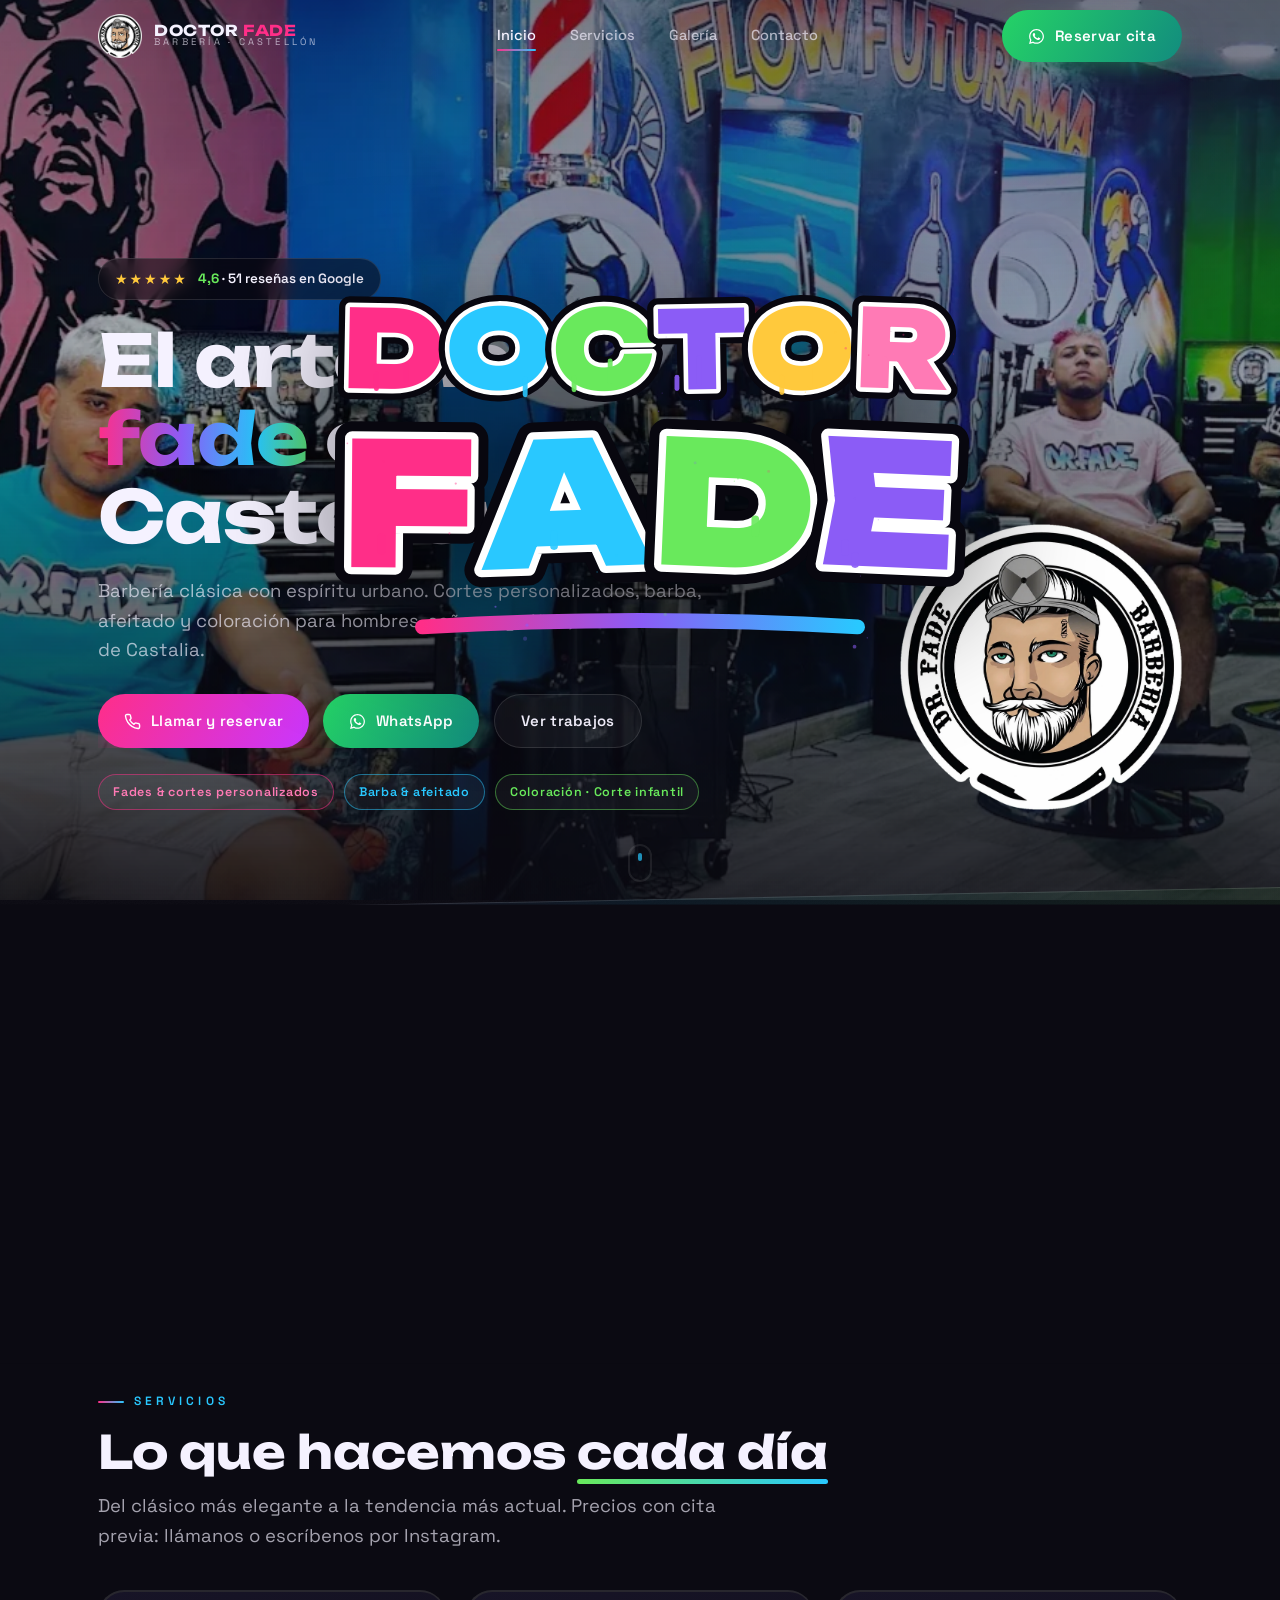
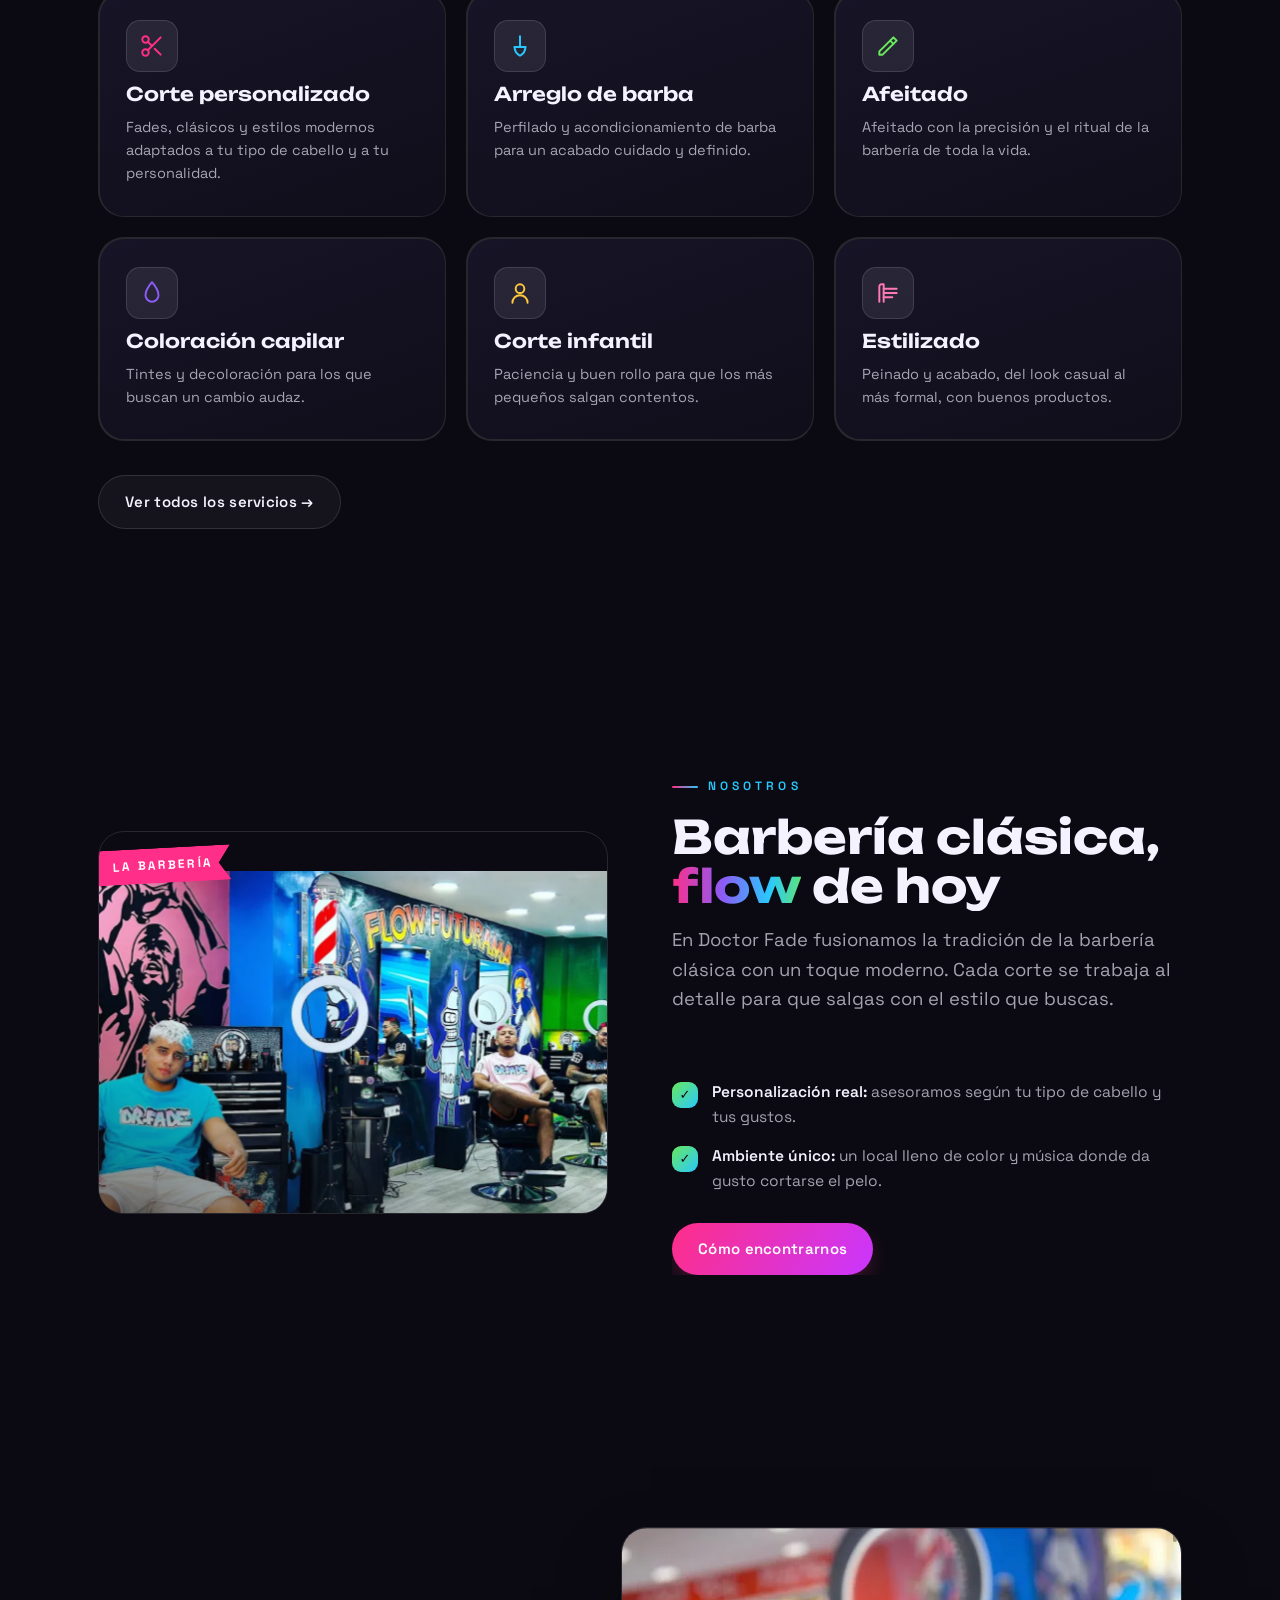
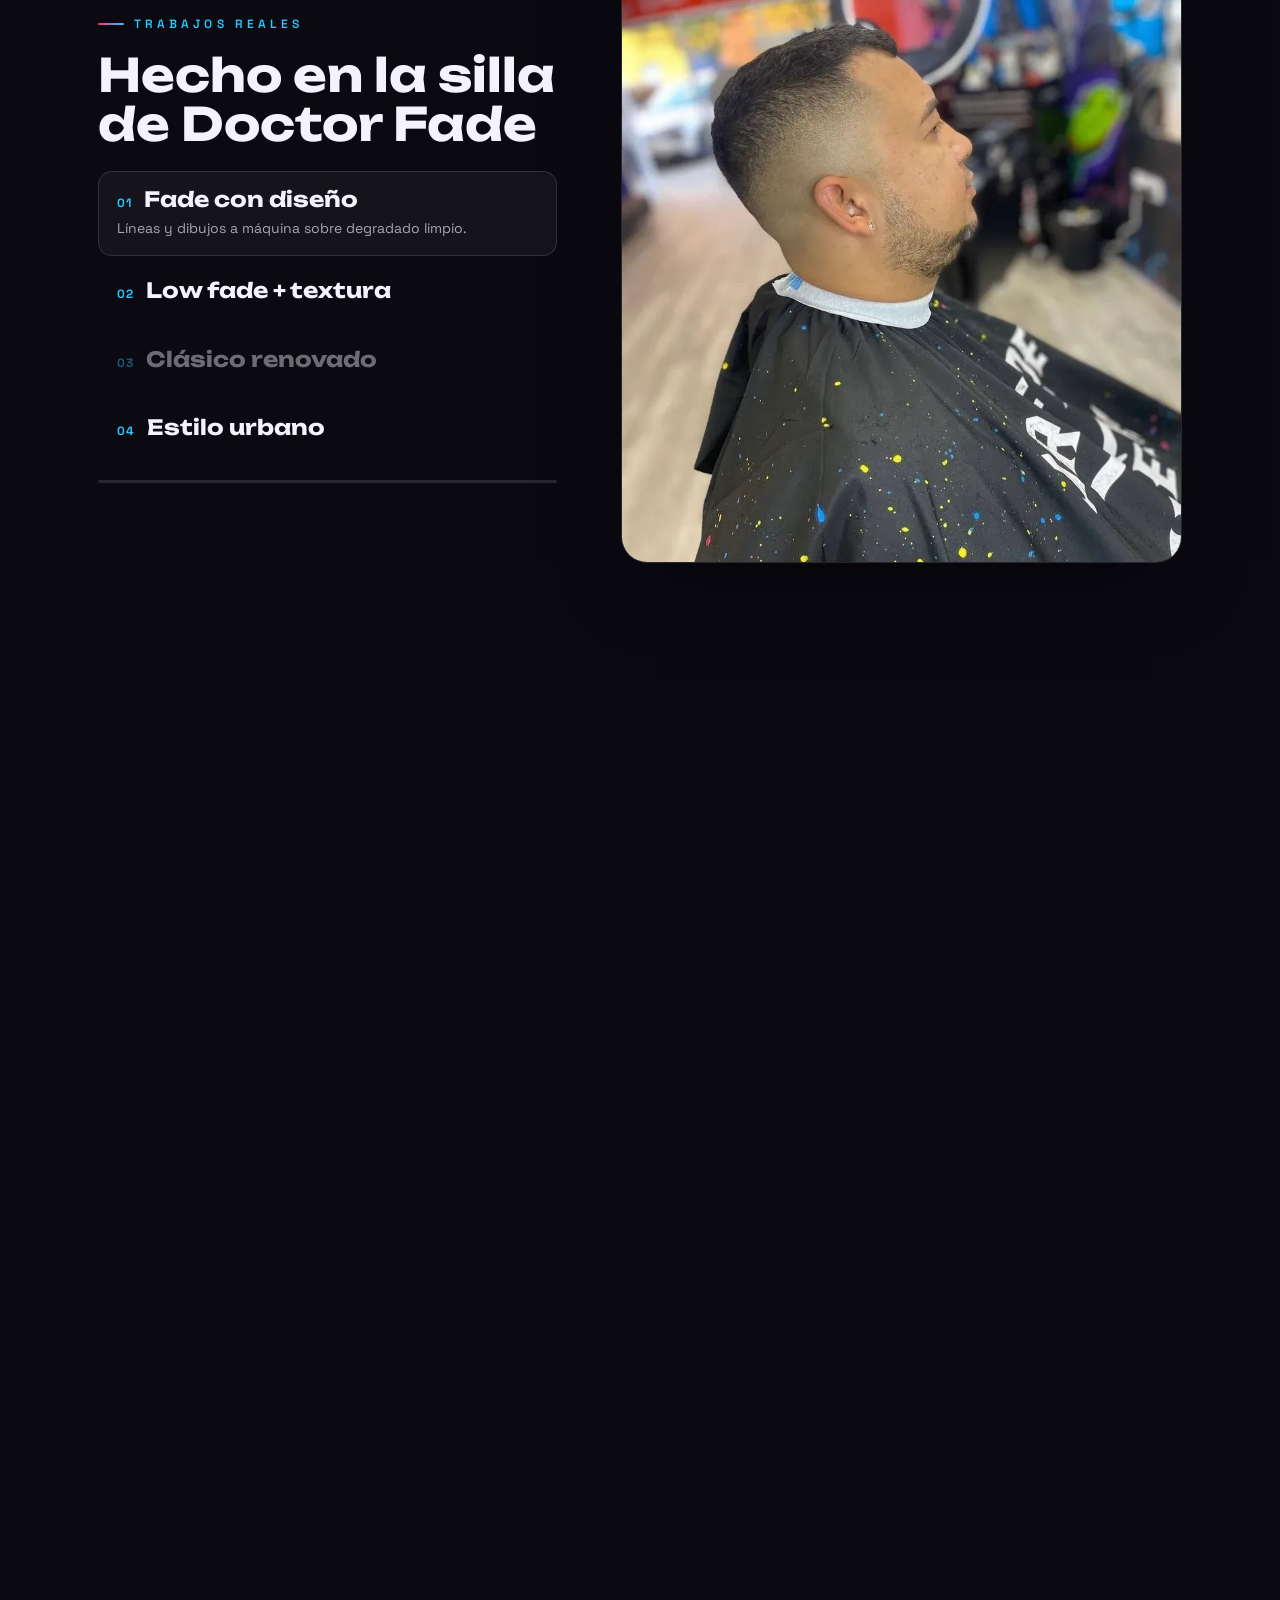
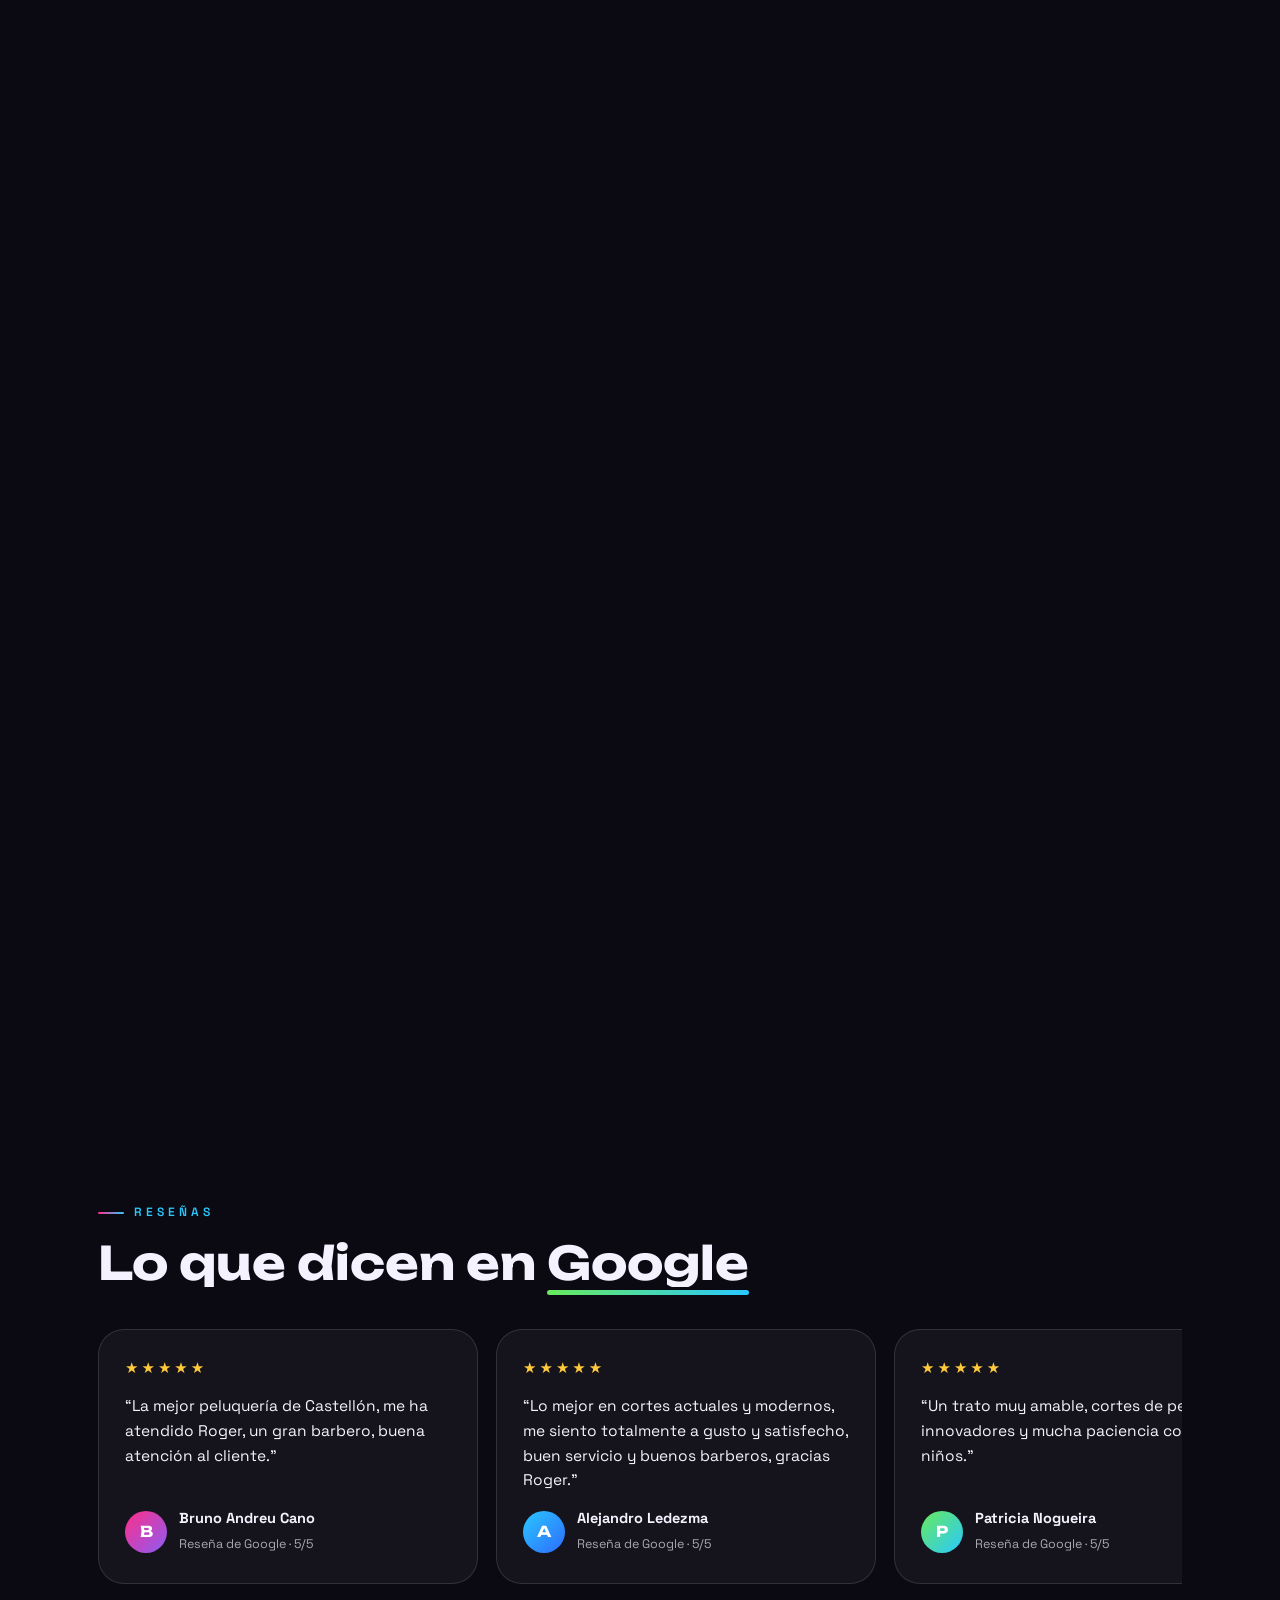
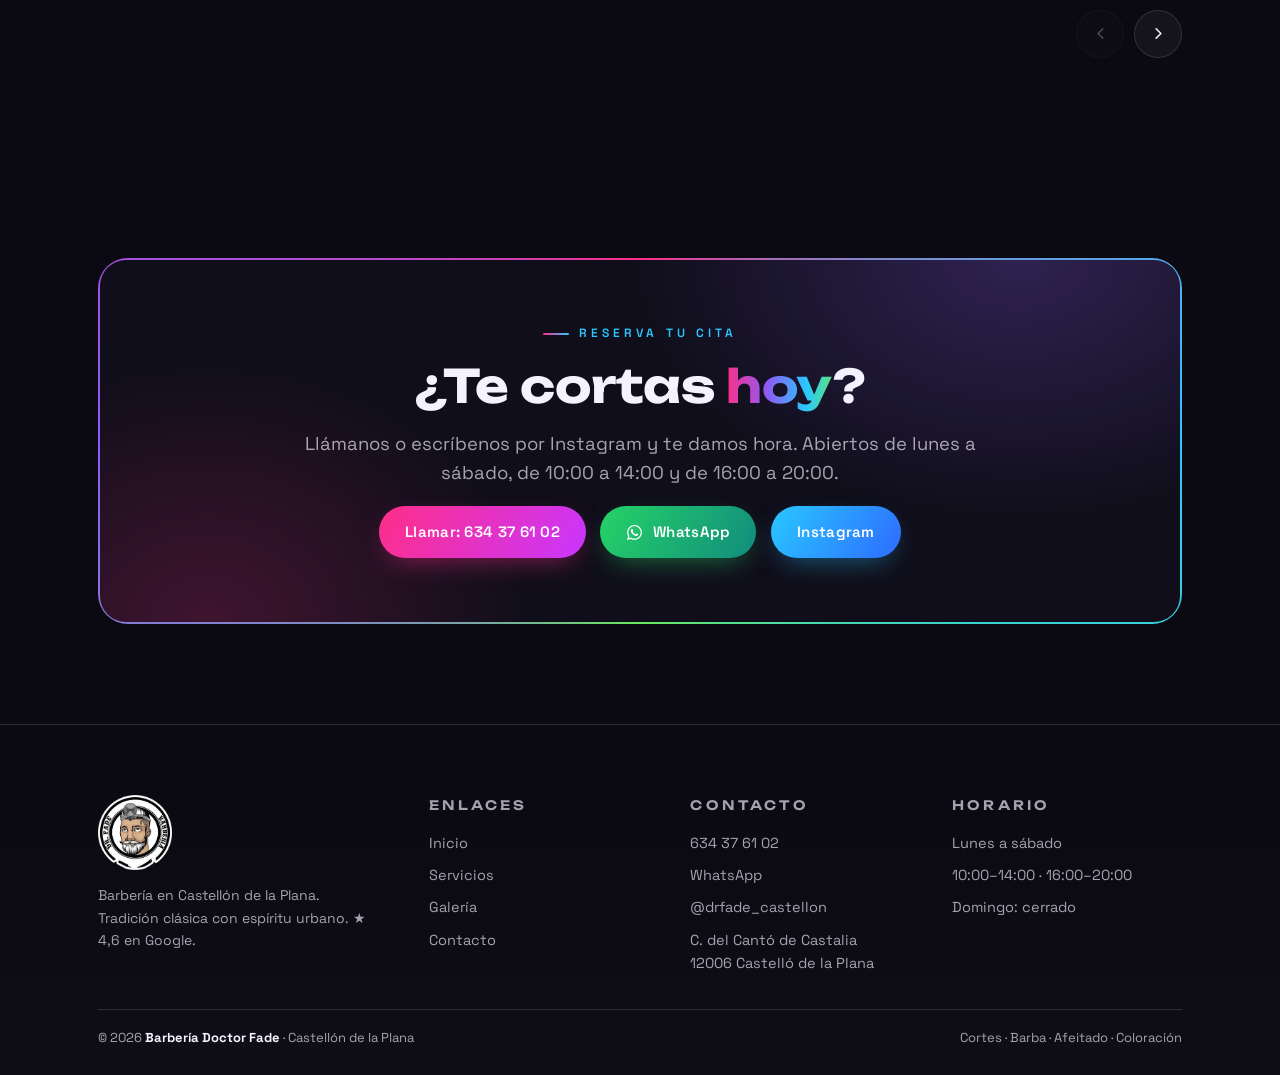
==== commit 3c9acf93: "web" ====
--- a/index.html
+++ b/index.html
@@ -162,7 +162,7 @@
     <div class="wrap">
       <div class="stats" data-stagger="90">
         <div class="stat" data-rv="up">
-          <div class="num"><span data-count="4,6">0</span><small>/ 5</small></div>
+          <div class="num"><span data-count="4,6">0</span><small>/5</small></div>
           <div class="lbl">Valoraci&oacute;n media en Google</div>
           <div class="bar"></div>
         </div>
--- a/assets/styles.css
+++ b/assets/styles.css
@@ -783,20 +783,23 @@
   .hero{min-height:92svh;align-items:flex-end}
   .hero-grid{grid-template-columns:1fr;gap:24px}
   .hero-logo{display:none}
+  .hero-badges{display:none}
   .split{grid-template-columns:1fr}
   .info-grid{grid-template-columns:1fr}
   .info-grid>*,.split>*,.hero-grid>*{min-width:0}
   .map-card .addr h2{font-size:17px}
   .hours .row{font-size:13.5px;padding:10px 10px;gap:10px}
   .panel-card{padding:20px 16px}
-  .showcase-wrap{height:260vh}
-  .showcase .wrap{grid-template-columns:1fr;gap:16px;align-content:center}
-  .show-stage{aspect-ratio:3/3.1;max-height:52svh;order:-1}
+  .showcase-wrap{height:190vh}
+  .showcase .wrap{grid-template-columns:1fr;gap:14px;align-content:center}
+  .show-stage{aspect-ratio:3/2.9;max-height:44svh;order:-1}
   .show-item p{display:none}
   .show-item{padding:10px 14px}
   .stats{grid-template-columns:repeat(3,1fr);gap:10px}
-  .stat{padding:16px 14px 20px}
-  .stat .lbl{font-size:11.5px}
+  .stat{padding:14px 10px 18px}
+  .stat .num{font-size:26px;gap:2px}
+  .stat .num small{font-size:.42em}
+  .stat .lbl{font-size:11px;line-height:1.3}
   .gallery-grid{grid-template-columns:repeat(2,1fr);gap:10px}
   .cards-grid{grid-template-columns:1fr 1fr;gap:12px}
   .tcard-inner{padding:18px 16px 20px}
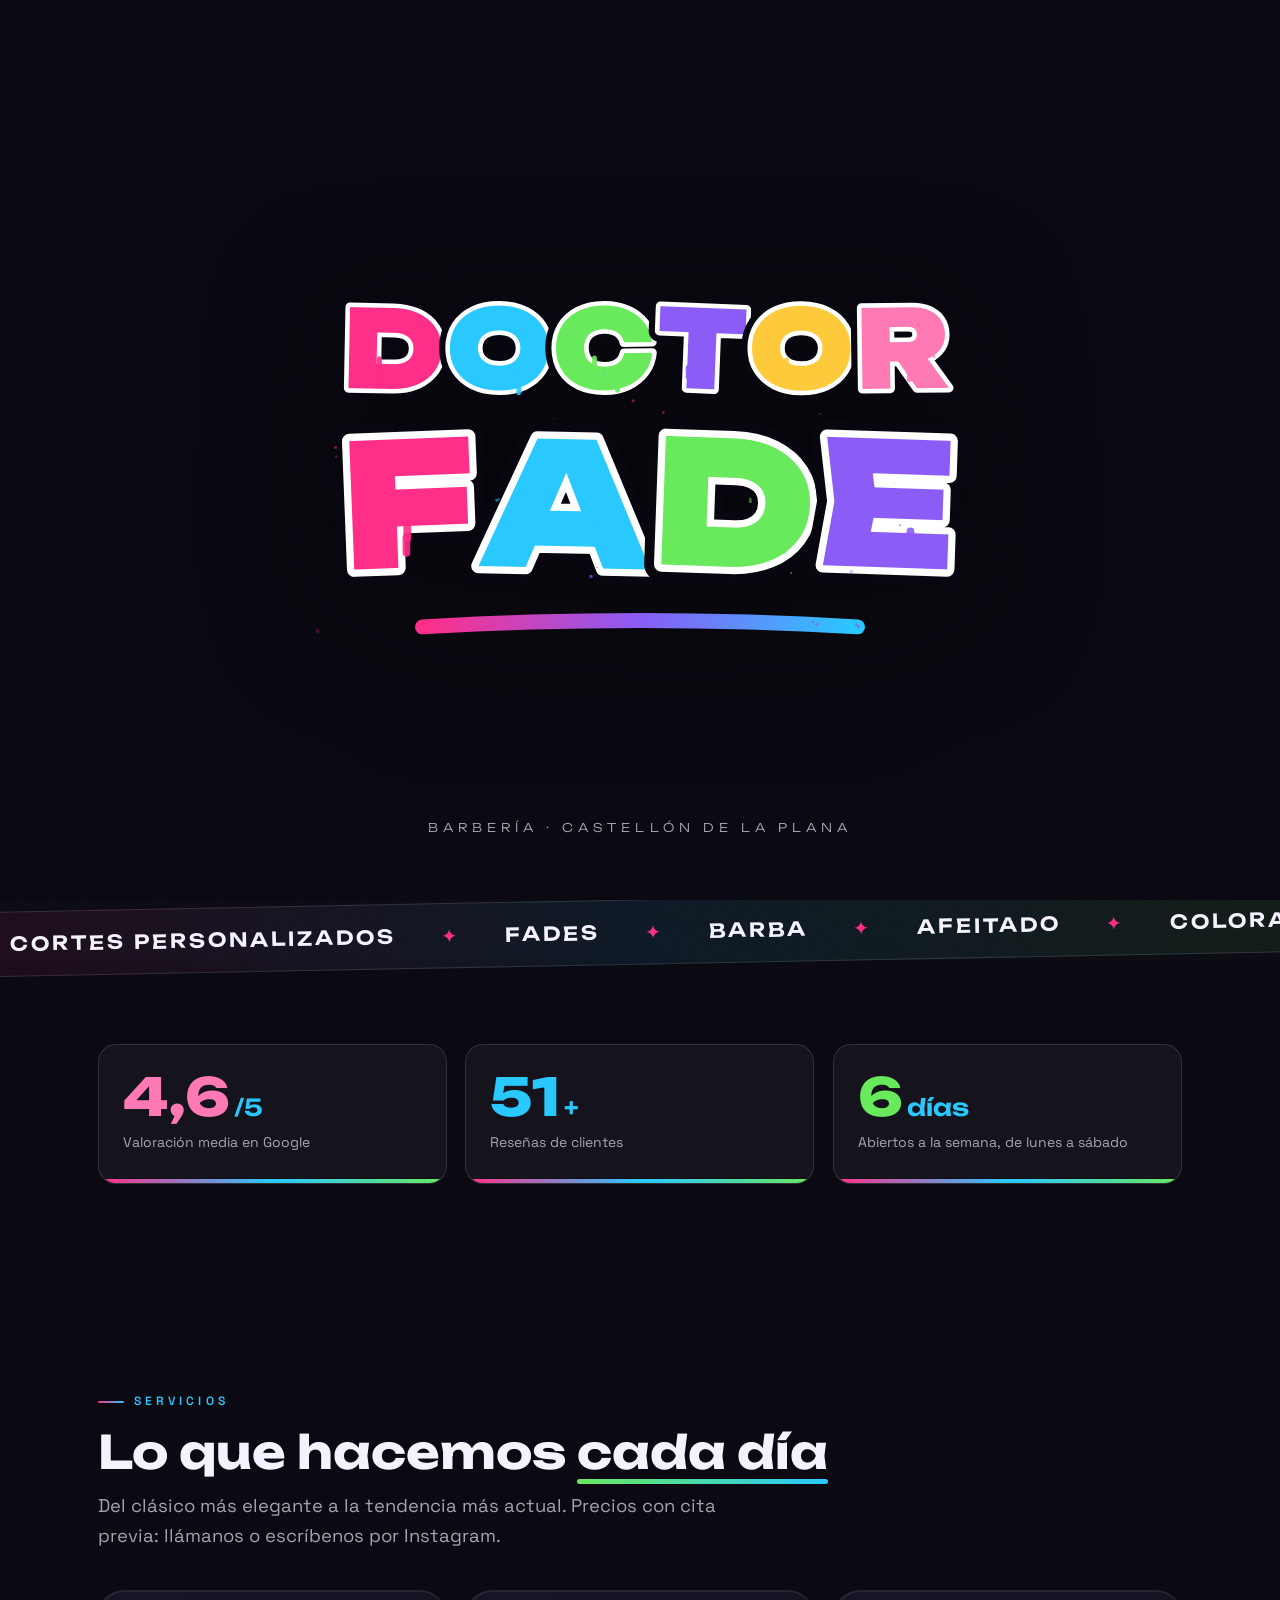
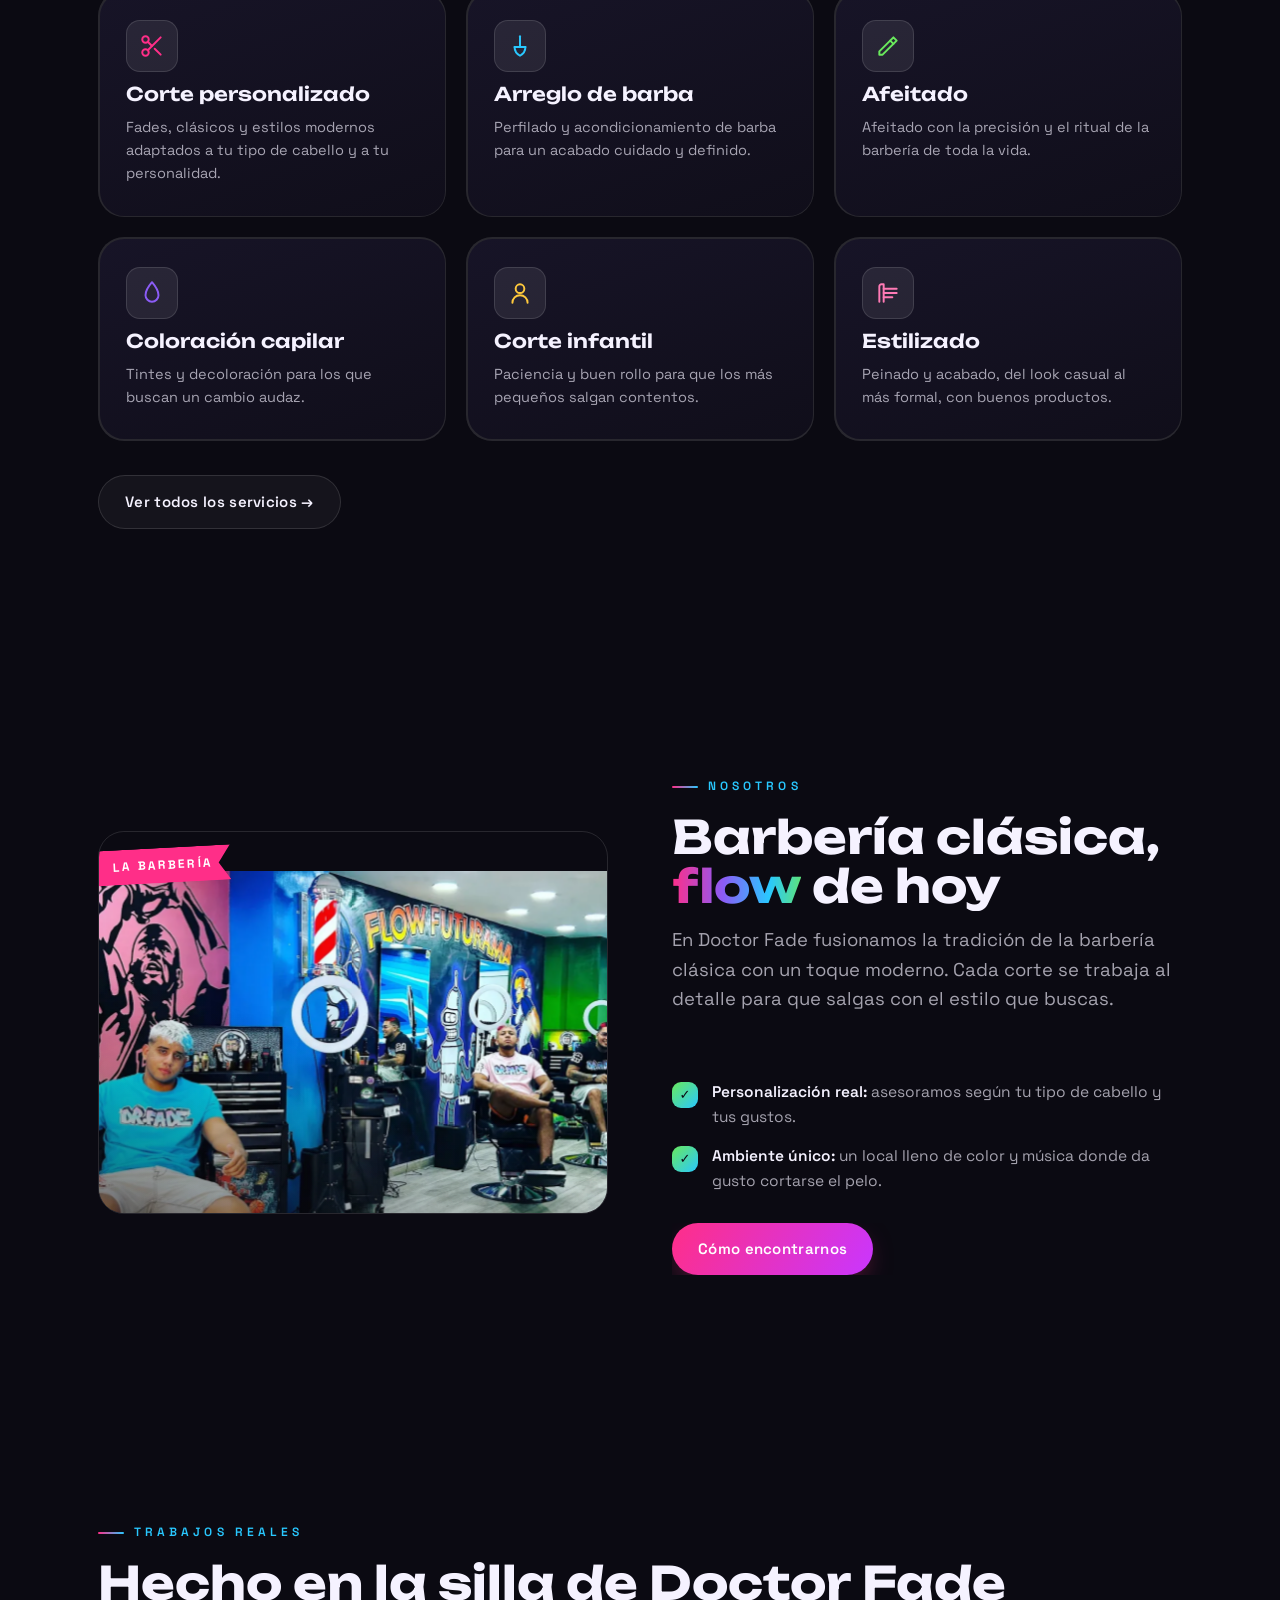
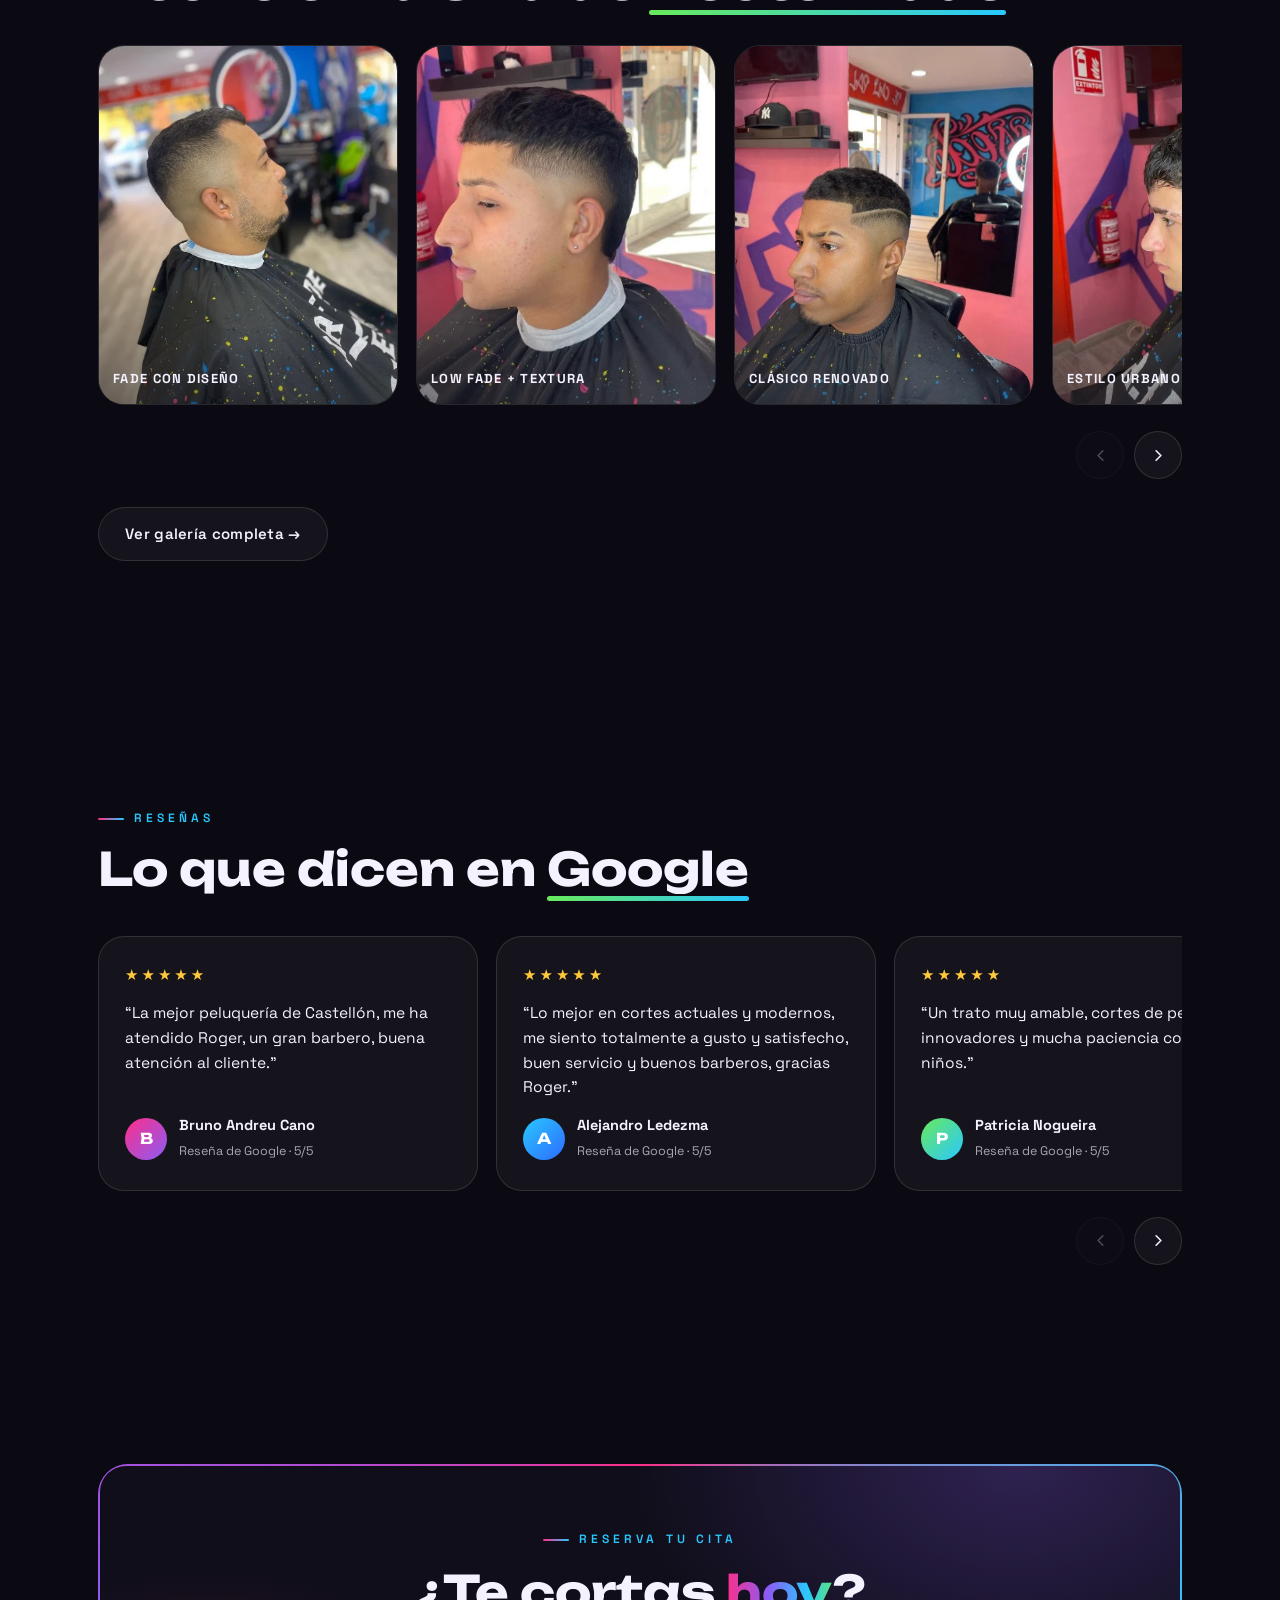
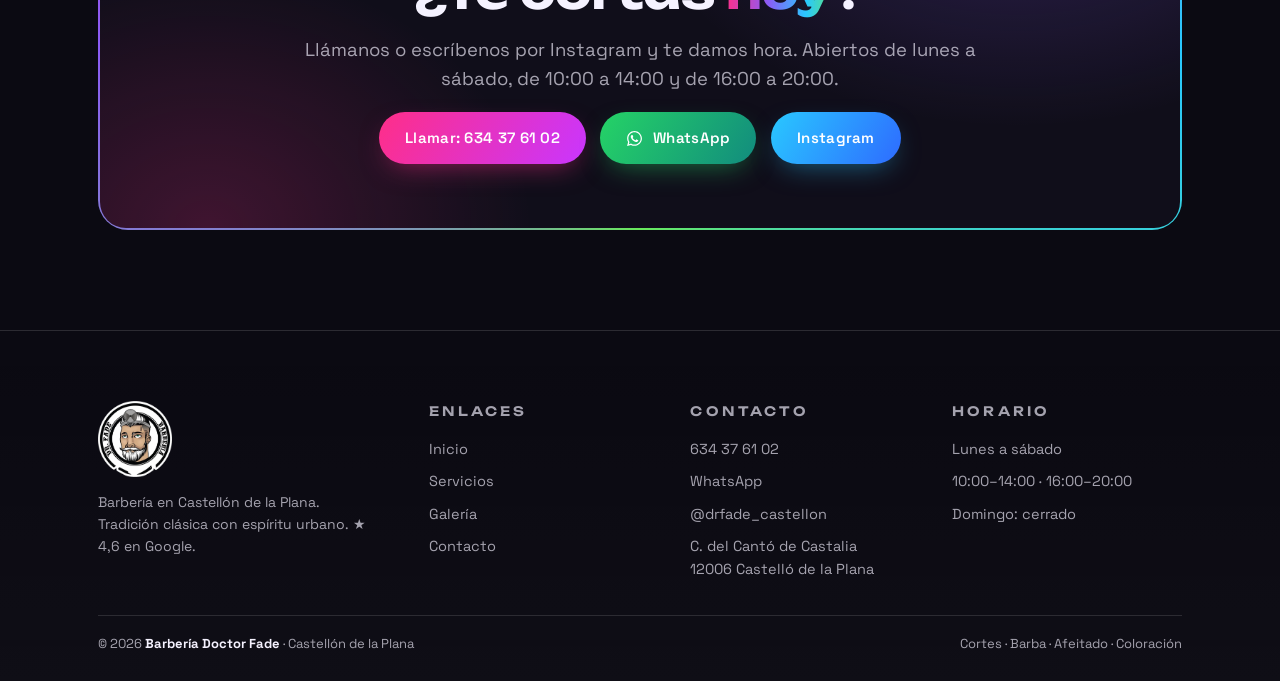
==== commit 9b49e2d9: "web" ====
--- a/index.html
+++ b/index.html
@@ -104,17 +104,17 @@
     </div>
     <div class="wrap hero-grid">
       <div>
-        <div class="rating-pill" data-rv="up" data-onload style="--rv-d:.1s">
+        <div class="rating-pill hero-css-in" style="--d:.05s">
           <span class="stars" aria-hidden="true">&#9733;&#9733;&#9733;&#9733;&#9733;</span>
           <span><b>4,6</b> &middot; 51 rese&ntilde;as en Google</span>
         </div>
-        <h1 class="h-xl kinetic" data-onload>El arte del <span class="grad-text">fade</span> en Castell&oacute;n</h1>
-        <p class="lead" data-rv="up" data-onload style="--rv-d:.5s">
+        <h1 class="h-xl hero-css-in" style="--d:.16s">El arte del <span class="grad-text">fade</span> en Castell&oacute;n</h1>
+        <p class="lead hero-css-in" style="--d:.28s">
           Barber&iacute;a cl&aacute;sica con esp&iacute;ritu urbano. Cortes personalizados, barba,
           afeitado y coloraci&oacute;n para hombres, se&ntilde;ores y ni&ntilde;os, en la
           C. del Cant&oacute; de Castalia.
         </p>
-        <div class="hero-ctas" data-rv="up" data-onload style="--rv-d:.65s">
+        <div class="hero-ctas hero-css-in" style="--d:.38s">
           <a class="btn" href="tel:+34634376102">
             <svg class="ic" viewBox="0 0 24 24" fill="none" stroke="currentColor" stroke-width="2" stroke-linecap="round" stroke-linejoin="round"><path d="M22 16.92v3a2 2 0 0 1-2.18 2 19.79 19.79 0 0 1-8.63-3.07 19.5 19.5 0 0 1-6-6 19.79 19.79 0 0 1-3.07-8.67A2 2 0 0 1 4.11 2h3a2 2 0 0 1 2 1.72c.12.96.37 1.9.72 2.81a2 2 0 0 1-.45 2.11L8.09 9.91a16 16 0 0 0 6 6l1.27-1.27a2 2 0 0 1 2.11-.45c.91.35 1.85.6 2.81.72A2 2 0 0 1 22 16.92z"/></svg>
             Llamar y reservar
@@ -125,14 +125,14 @@
           </a>
           <a class="btn ghost" href="galeria.html">Ver trabajos</a>
         </div>
-        <div class="hero-badges" data-rv="up" data-onload style="--rv-d:.8s">
+        <div class="hero-badges hero-css-in" style="--d:.48s">
           <span class="chip c1">Fades &amp; cortes personalizados</span>
           <span class="chip c2">Barba &amp; afeitado</span>
           <span class="chip c3">Coloraci&oacute;n &middot; Corte infantil</span>
         </div>
       </div>
-      <img class="hero-logo" src="assets/img/logo-760.webp"
-           alt="Emblema de Doctor Fade Barber&iacute;a" data-rv="scale" data-onload style="--rv-d:.7s" data-plx="0.06">
+      <img class="hero-logo hero-css-in" style="--d:.3s" src="assets/img/logo-760.webp"
+           alt="Emblema de Doctor Fade Barber&iacute;a" data-plx="0.06">
     </div>
     <div class="scroll-hint" aria-hidden="true"></div>
   </section>
@@ -267,42 +267,48 @@
     </div>
   </section>
 
-  <!-- ===== SHOWCASE SCROLL ===== -->
-  <div class="showcase-wrap">
-    <section class="showcase">
-      <div class="wrap">
-        <div>
-          <span class="kicker">Trabajos reales</span>
-          <h2 class="h-lg">Hecho en la silla de Doctor Fade</h2>
-          <div class="show-list" style="margin-top:22px">
-            <div class="show-item active">
-              <h3><span class="idx">01</span> Fade con dise&ntilde;o</h3>
-              <p>L&iacute;neas y dibujos a m&aacute;quina sobre degradado limpio.</p>
-            </div>
-            <div class="show-item">
-              <h3><span class="idx">02</span> Low fade + textura</h3>
-              <p>Degradado bajo con textura arriba, de los m&aacute;s pedidos.</p>
-            </div>
-            <div class="show-item">
-              <h3><span class="idx">03</span> Cl&aacute;sico renovado</h3>
-              <p>Corte cl&aacute;sico con acabado actual y perfilado de barba.</p>
-            </div>
-            <div class="show-item">
-              <h3><span class="idx">04</span> Estilo urbano</h3>
-              <p>Cortes modernos con personalidad, como el mullet degradado.</p>
-            </div>
-          </div>
-          <div class="show-progress"><i></i></div>
-        </div>
-        <div class="show-stage">
-          <img src="assets/img/trabajo-1.webp" class="on" alt="Fade con dise&ntilde;o de l&iacute;neas hecho en Doctor Fade">
-          <img src="assets/img/trabajo-2.webp" alt="Low fade con textura arriba">
-          <img src="assets/img/trabajo-4.webp" alt="Corte cl&aacute;sico renovado con barba perfilada">
-          <img src="assets/img/trabajo-7.webp" alt="Corte urbano estilo mullet con degradado">
-        </div>
-      </div>
-    </section>
-  </div>
+  <!-- ===== TRABAJOS REALES (carrusel) ===== -->
+  <section class="section">
+    <div class="wrap">
+      <span class="kicker" data-rv="up">Trabajos reales</span>
+      <h2 class="h-lg kinetic">Hecho en la silla de <span class="underline-draw">Doctor Fade</span></h2>
+      <div class="carousel" style="margin-top:32px" data-rv="up">
+        <div class="car-track" data-stagger="70">
+          <article class="work-card" data-rv="up">
+            <img src="assets/img/trabajo-1.webp" alt="Fade con dise&ntilde;o de l&iacute;neas hecho en Doctor Fade" loading="lazy">
+            <span class="tag">Fade con dise&ntilde;o</span>
+          </article>
+          <article class="work-card" data-rv="up">
+            <img src="assets/img/trabajo-2.webp" alt="Low fade con textura arriba" loading="lazy">
+            <span class="tag">Low fade + textura</span>
+          </article>
+          <article class="work-card" data-rv="up">
+            <img src="assets/img/trabajo-4.webp" alt="Corte cl&aacute;sico renovado con barba perfilada" loading="lazy">
+            <span class="tag">Cl&aacute;sico renovado</span>
+          </article>
+          <article class="work-card" data-rv="up">
+            <img src="assets/img/trabajo-7.webp" alt="Corte urbano estilo mullet con degradado" loading="lazy">
+            <span class="tag">Estilo urbano</span>
+          </article>
+          <article class="work-card" data-rv="up">
+            <img src="assets/img/trabajo-5.webp" alt="Fade medio con acabado limpio" loading="lazy">
+            <span class="tag">Fade medio</span>
+          </article>
+          <article class="work-card" data-rv="up">
+            <img src="assets/img/trabajo-8.webp" alt="Skin fade alto con degradado suave" loading="lazy">
+            <span class="tag">Skin fade</span>
+          </article>
+        </div>
+        <div class="car-nav">
+          <button class="car-btn car-prev" aria-label="Trabajo anterior"><svg viewBox="0 0 24 24" fill="none" stroke="currentColor" stroke-width="2" stroke-linecap="round" stroke-linejoin="round"><path d="M15 18l-6-6 6-6"/></svg></button>
+          <button class="car-btn car-next" aria-label="Trabajo siguiente"><svg viewBox="0 0 24 24" fill="none" stroke="currentColor" stroke-width="2" stroke-linecap="round" stroke-linejoin="round"><path d="M9 6l6 6-6 6"/></svg></button>
+        </div>
+      </div>
+      <div style="margin-top:28px" data-rv="up">
+        <a class="btn ghost" href="galeria.html">Ver galer&iacute;a completa &rarr;</a>
+      </div>
+    </div>
+  </section>
 
   <!-- ===== RESE&Ntilde;AS ===== -->
   <section class="section">
--- a/assets/styles.css
+++ b/assets/styles.css
@@ -69,14 +69,14 @@
 *,*::before,*::after{box-sizing:border-box;margin:0;padding:0}
 html{scroll-behavior:smooth}
 html:focus-within{scroll-behavior:smooth}
-html{overflow-x:hidden;overflow-x:clip}
+html{overflow-x:hidden}
 body{
   background:var(--bg);
   color:var(--text);
   font-family:var(--font-body);
   font-size:16.5px;
   line-height:1.6;
-  overflow-x:hidden;overflow-x:clip;
+  overflow-x:hidden;
   -webkit-font-smoothing:antialiased;
 }
 img{display:block;max-width:100%}
@@ -363,6 +363,8 @@
     radial-gradient(70% 60% at 75% 20%,rgba(139,92,246,.28),transparent 65%);
 }
 .hero-grid{display:grid;grid-template-columns:1.25fr .75fr;gap:40px;align-items:end}
+@keyframes heroIn{from{opacity:0;transform:translateY(22px)}to{opacity:1;transform:none}}
+.hero-css-in{animation:heroIn .7s cubic-bezier(.23,1,.32,1) both;animation-delay:var(--d,0s)}
 .rating-pill{
   display:inline-flex;align-items:center;gap:10px;margin-bottom:22px;
   padding:9px 16px;border-radius:999px;font-size:13.5px;font-weight:600;
@@ -370,7 +372,9 @@
 }
 .rating-pill .stars{color:var(--amber-400);letter-spacing:2px;font-size:14px}
 .rating-pill b{color:var(--lime-400)}
-.hero .lead{margin:20px 0 30px}
+.hero .h-xl{text-shadow:0 2px 10px rgba(0,0,0,.55)}
+.hero .rating-pill{text-shadow:0 1px 3px rgba(0,0,0,.4)}
+.hero .lead{margin:20px 0 30px;text-shadow:0 1px 4px rgba(0,0,0,.5)}
 .hero-ctas{display:flex;gap:14px;flex-wrap:wrap}
 .hero-logo{
   justify-self:end;width:clamp(160px,22vw,300px);
@@ -780,17 +784,23 @@
   body{font-size:15.5px}
   .main-nav,.header-cta{display:none}
   .burger{display:block}
-  .hero{min-height:92svh;align-items:flex-end}
+  #intro .intro-tag{
+    width:88vw;max-width:360px;white-space:normal;text-align:center;
+    font-size:10px;letter-spacing:.22em;line-height:1.6;
+  }
+  .hero{min-height:80svh;align-items:center;padding-top:calc(var(--header-h) + 20px)}
   .hero-grid{grid-template-columns:1fr;gap:24px}
   .hero-logo{display:none}
   .hero-badges{display:none}
+  .hero .lead{display:none}
+  .scroll-hint{display:none}
   .split{grid-template-columns:1fr}
   .info-grid{grid-template-columns:1fr}
   .info-grid>*,.split>*,.hero-grid>*{min-width:0}
   .map-card .addr h2{font-size:17px}
   .hours .row{font-size:13.5px;padding:10px 10px;gap:10px}
   .panel-card{padding:20px 16px}
-  .showcase-wrap{height:190vh}
+  .showcase-wrap{height:190svh}
   .showcase .wrap{grid-template-columns:1fr;gap:14px;align-content:center}
   .show-stage{aspect-ratio:3/2.9;max-height:44svh;order:-1}
   .show-item p{display:none}
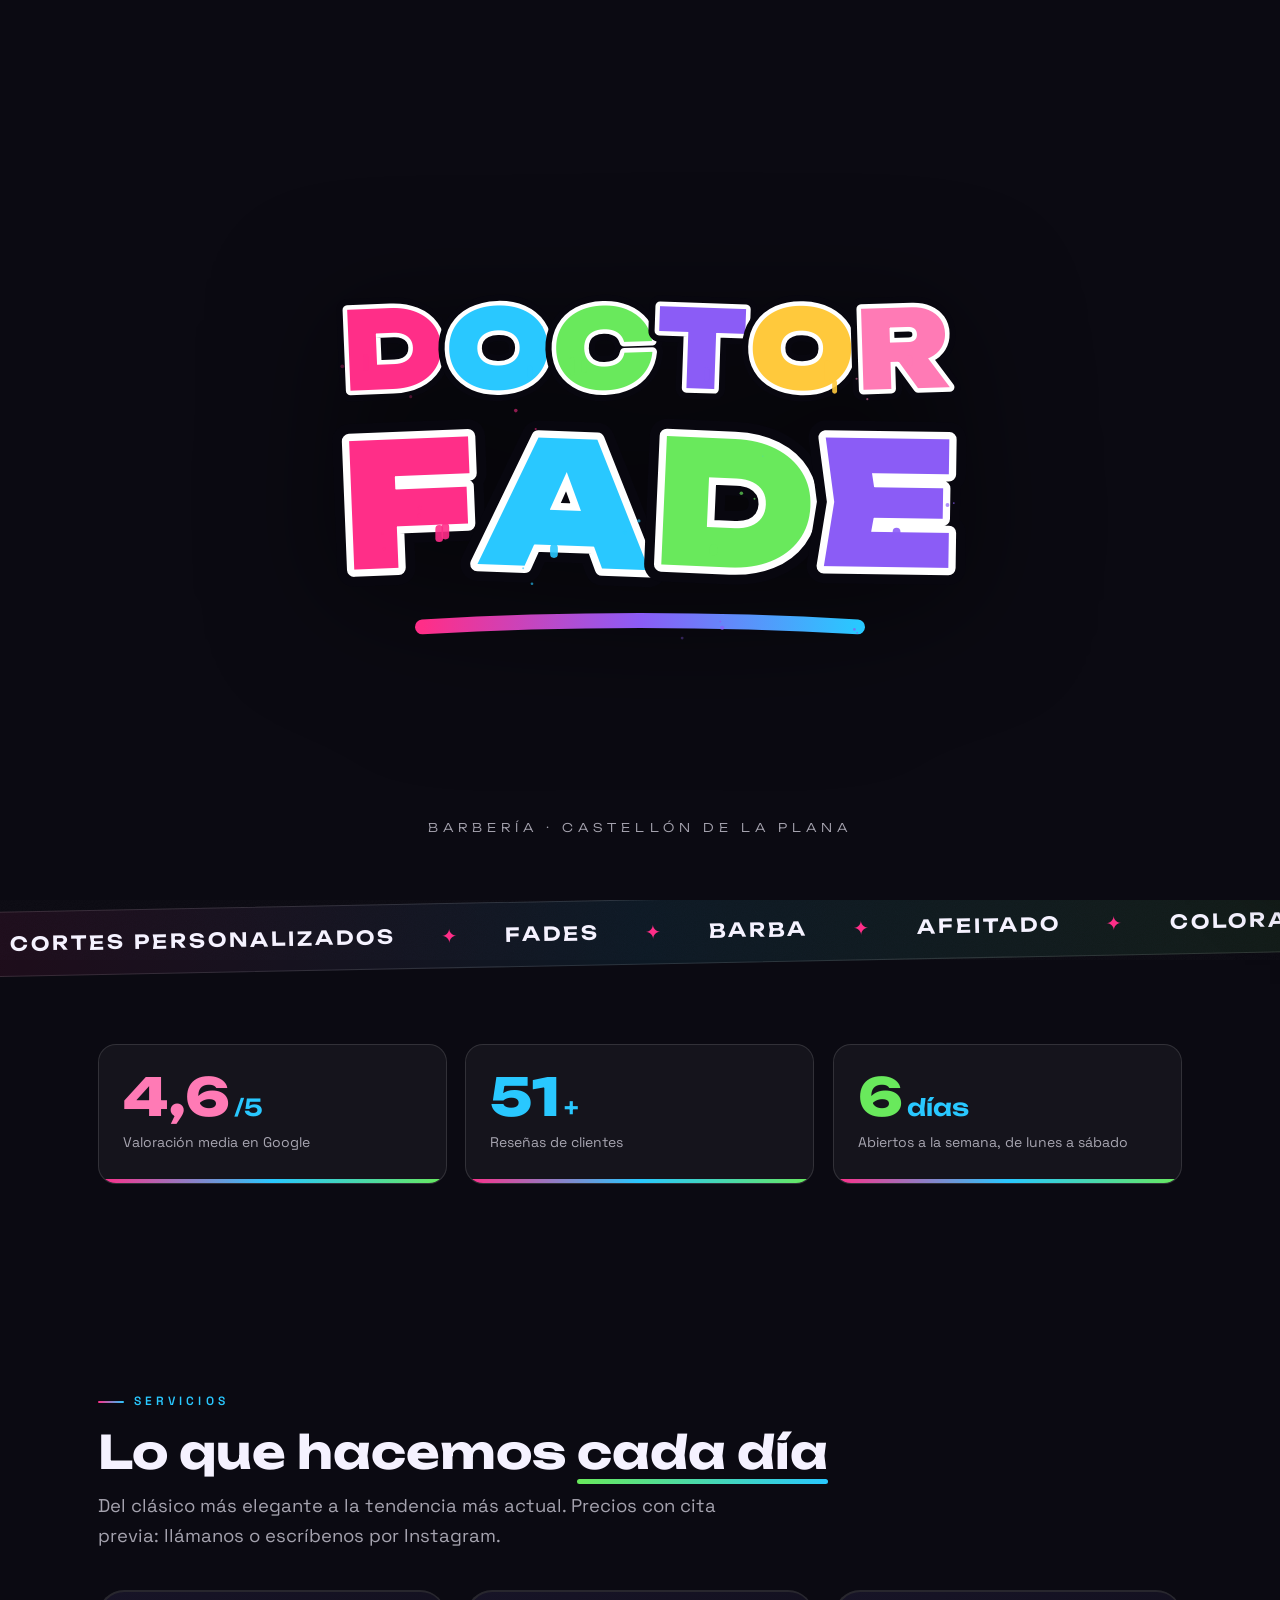
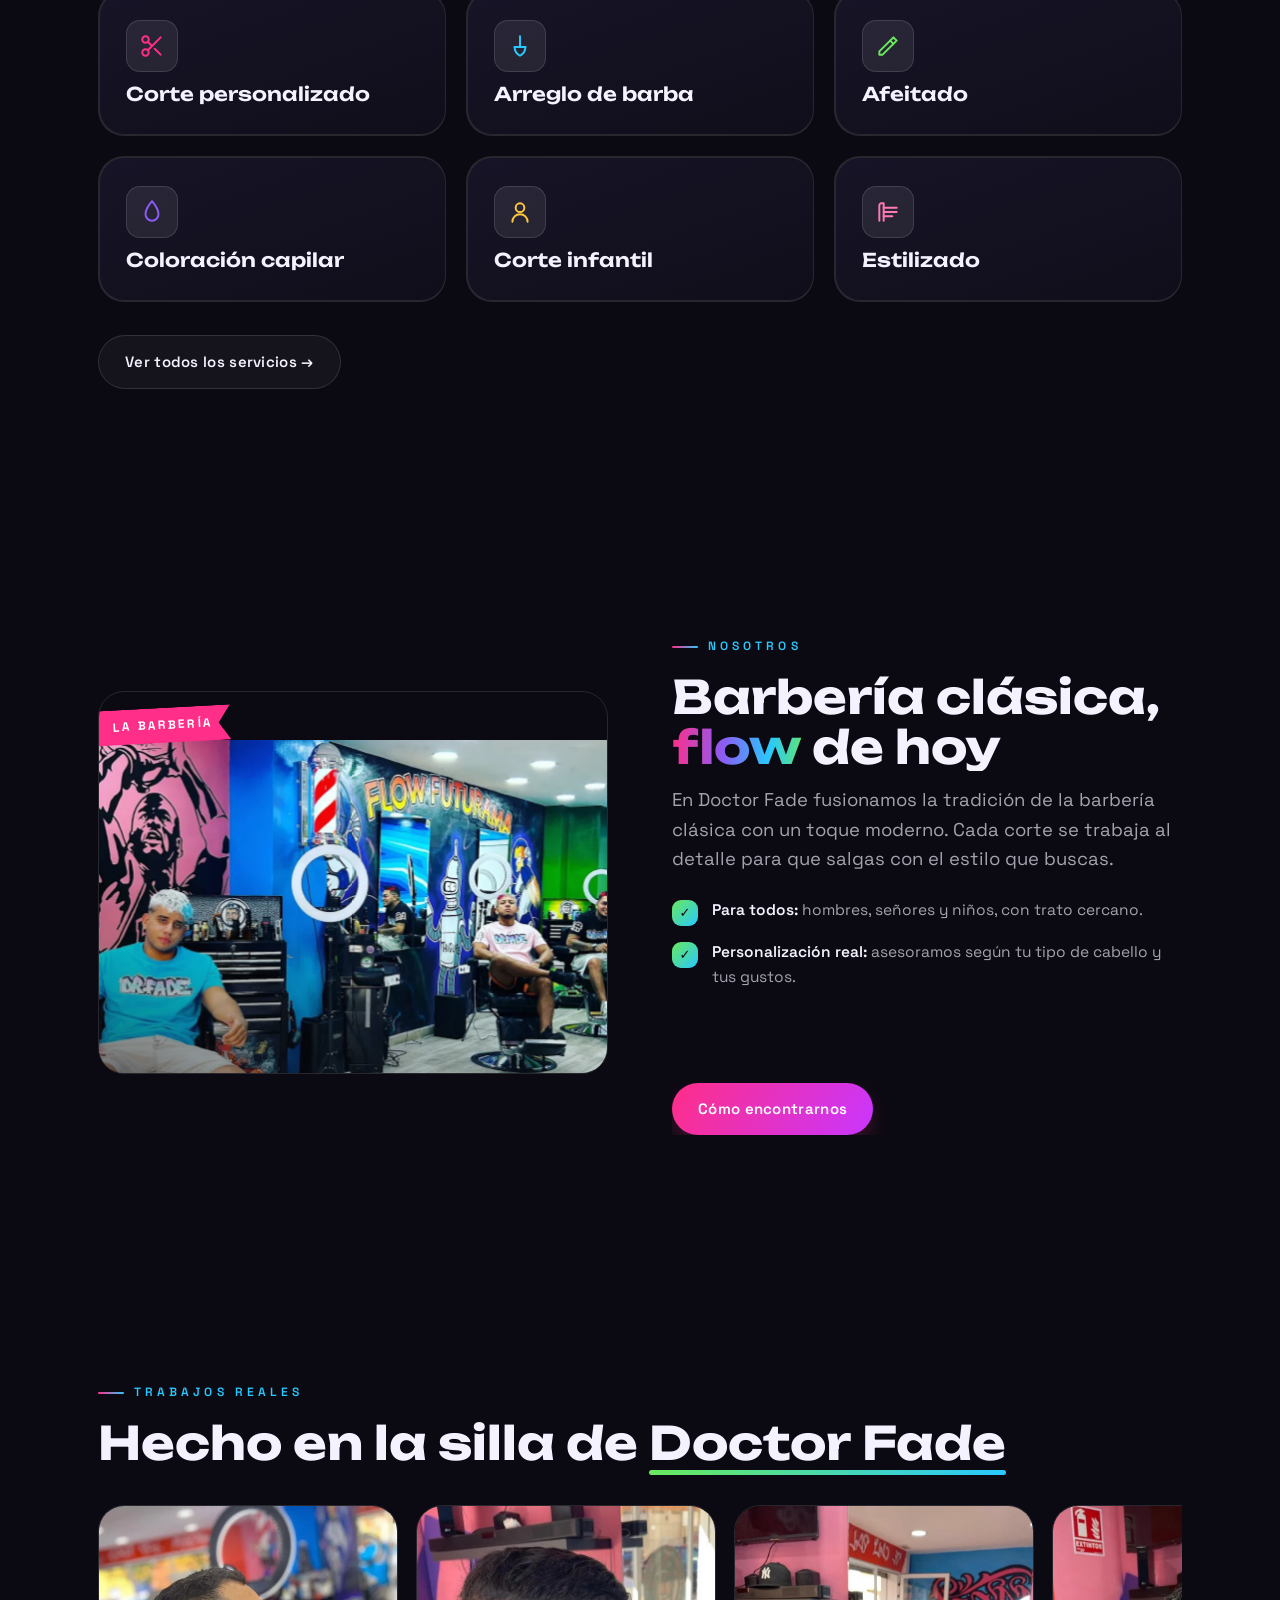
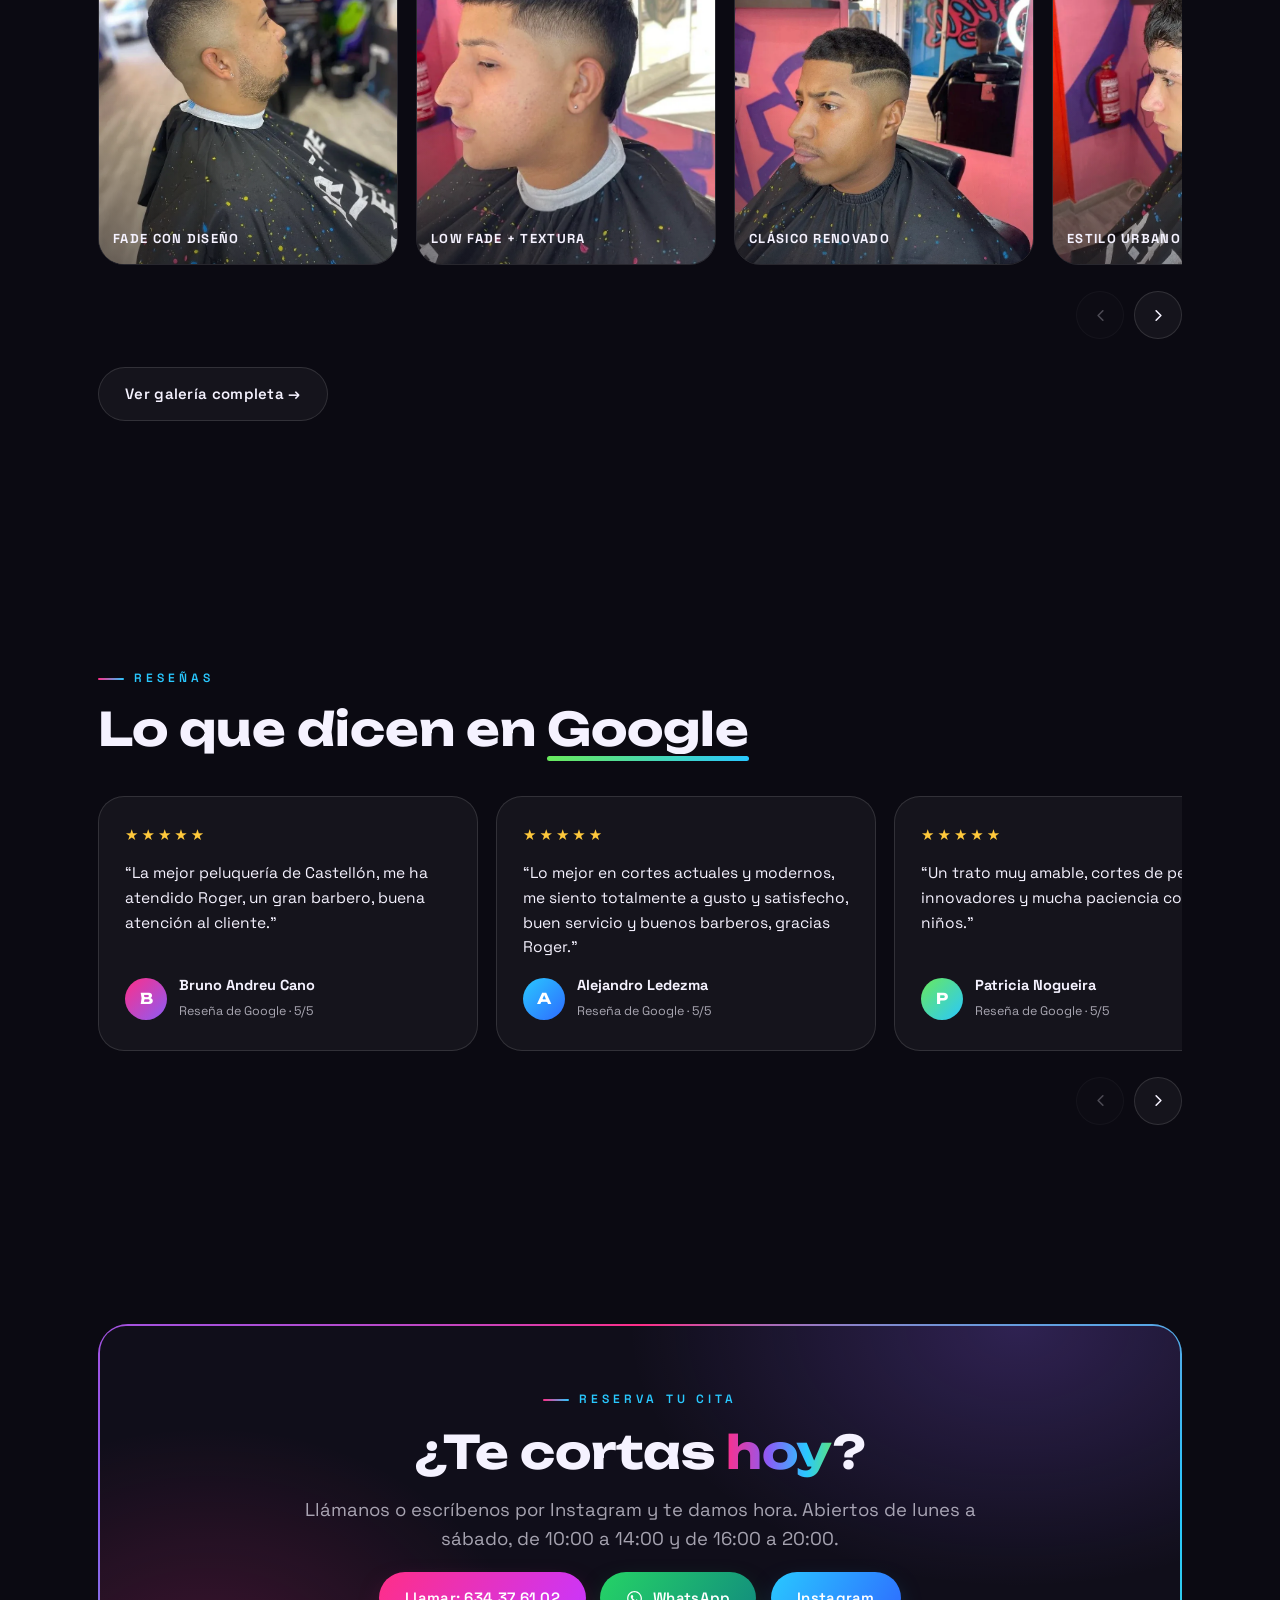
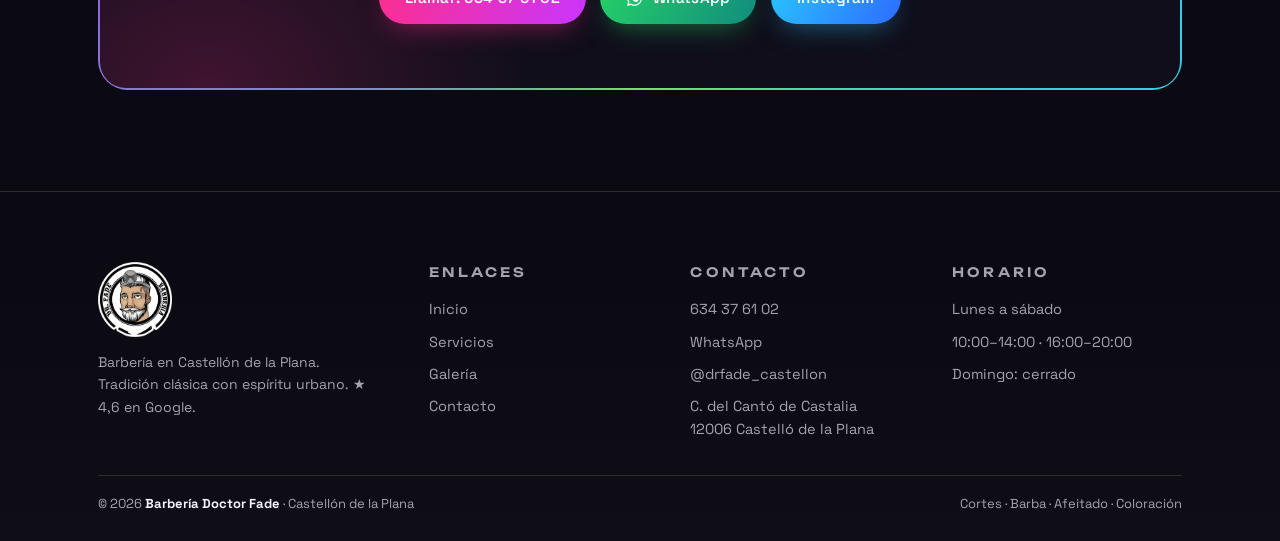
==== commit e609b2c8: "we" ====
--- a/index.html
+++ b/index.html
@@ -41,6 +41,11 @@
       <path d="M25 52l4-4 6 3-4 5z" fill="#fff"/>
     </svg>
   </div>
+  <div class="intro-simple">
+    <img src="assets/img/logo-420.webp" class="is-logo" alt="" width="72" height="72">
+    <div class="is-word">DOCTOR <span class="grad-text">FADE</span></div>
+    <div class="is-bar"><i></i></div>
+  </div>
   <div class="intro-tag">Barber&iacute;a &middot; Castell&oacute;n de la Plana</div>
 </div>
 
@@ -79,6 +84,7 @@
 </header>
 
 <!-- ===== MEN&Uacute; M&Oacute;VIL ===== -->
+<div class="menu-backdrop"></div>
 <div class="mobile-menu">
   <div>
     <nav aria-label="Men&uacute; m&oacute;vil">
@@ -194,42 +200,36 @@
           <div class="tcard-inner">
             <div class="ico"><svg viewBox="0 0 24 24" fill="none" stroke="#ff2e88" stroke-width="1.8" stroke-linecap="round" stroke-linejoin="round"><circle cx="6" cy="6" r="3"/><circle cx="6" cy="18" r="3"/><line x1="20" y1="4" x2="8.12" y2="15.88"/><line x1="14.47" y1="14.48" x2="20" y2="20"/><line x1="8.12" y1="8.12" x2="12" y2="12"/></svg></div>
             <h3>Corte personalizado</h3>
-            <p>Fades, cl&aacute;sicos y estilos modernos adaptados a tu tipo de cabello y a tu personalidad.</p>
           </div>
         </div>
         <div class="tcard" data-rv="up">
           <div class="tcard-inner">
             <div class="ico"><svg viewBox="0 0 24 24" fill="none" stroke="#29c8ff" stroke-width="1.8" stroke-linecap="round" stroke-linejoin="round"><path d="M12 3v10"/><path d="M7 13c0 3.5 2.2 6.5 5 8 2.8-1.5 5-4.5 5-8"/><path d="M7 13h10"/></svg></div>
             <h3>Arreglo de barba</h3>
-            <p>Perfilado y acondicionamiento de barba para un acabado cuidado y definido.</p>
           </div>
         </div>
         <div class="tcard" data-rv="up">
           <div class="tcard-inner">
             <div class="ico"><svg viewBox="0 0 24 24" fill="none" stroke="#69e95c" stroke-width="1.8" stroke-linecap="round" stroke-linejoin="round"><path d="M4 17l10-10 3 3-10 10H4z"/><path d="M14 7l3-3 3 3-3 3"/></svg></div>
             <h3>Afeitado</h3>
-            <p>Afeitado con la precisi&oacute;n y el ritual de la barber&iacute;a de toda la vida.</p>
           </div>
         </div>
         <div class="tcard" data-rv="up">
           <div class="tcard-inner">
             <div class="ico"><svg viewBox="0 0 24 24" fill="none" stroke="#8b5cf6" stroke-width="1.8" stroke-linecap="round" stroke-linejoin="round"><path d="M12 2s6 7 6 12a6 6 0 0 1-12 0c0-5 6-12 6-12z"/></svg></div>
             <h3>Coloraci&oacute;n capilar</h3>
-            <p>Tintes y decoloraci&oacute;n para los que buscan un cambio audaz.</p>
           </div>
         </div>
         <div class="tcard" data-rv="up">
           <div class="tcard-inner">
             <div class="ico"><svg viewBox="0 0 24 24" fill="none" stroke="#ffc93c" stroke-width="1.8" stroke-linecap="round" stroke-linejoin="round"><circle cx="12" cy="8" r="4"/><path d="M5 21c0-3.9 3.1-7 7-7s7 3.1 7 7"/></svg></div>
             <h3>Corte infantil</h3>
-            <p>Paciencia y buen rollo para que los m&aacute;s peque&ntilde;os salgan contentos.</p>
           </div>
         </div>
         <div class="tcard" data-rv="up">
           <div class="tcard-inner">
             <div class="ico"><svg viewBox="0 0 24 24" fill="none" stroke="#ff7ab5" stroke-width="1.8" stroke-linecap="round" stroke-linejoin="round"><path d="M4 20V6a2 2 0 0 1 2-2h2v16"/><path d="M8 8h12M8 12h12M8 16h8"/></svg></div>
             <h3>Estilizado</h3>
-            <p>Peinado y acabado, del look casual al m&aacute;s formal, con buenos productos.</p>
           </div>
         </div>
       </div>
--- a/assets/styles.css
+++ b/assets/styles.css
@@ -134,6 +134,7 @@
   text-transform:uppercase;color:var(--text-dim);white-space:nowrap;
   opacity:0;animation:tagIn .8s var(--ease-out) .5s forwards;
 }
+.intro-simple{display:none}
 @keyframes tagIn{from{opacity:0;transform:translate(-50%,14px)}to{opacity:1;transform:translate(-50%,0)}}
 #intro .panel{position:absolute;left:0;width:100%;height:51%;background:var(--ink-950);z-index:-1}
 #intro .panel.top{top:0}
@@ -214,43 +215,51 @@
 .burger span:nth-child(1){top:17px}
 .burger span:nth-child(2){top:22px}
 .burger span:nth-child(3){top:27px}
+body.menu-open{overflow:hidden}
 body.menu-open .burger span:nth-child(1){transform:translateY(5px) rotate(45deg)}
 body.menu-open .burger span:nth-child(2){opacity:0}
 body.menu-open .burger span:nth-child(3){transform:translateY(-5px) rotate(-45deg)}
 
-/* Menú móvil pantalla completa (revelado circular) */
+/* Telón de fondo del menú móvil */
+.menu-backdrop{
+  position:fixed;inset:0;z-index:930;background:rgba(6,5,10,.66);backdrop-filter:blur(3px);
+  opacity:0;visibility:hidden;transition:opacity .4s var(--ease-out),visibility 0s .4s;
+}
+body.menu-open .menu-backdrop{opacity:1;visibility:visible;transition:opacity .4s var(--ease-out)}
+
+/* Menú móvil: panel deslizante desde la derecha (robusto en todos los navegadores) */
 .mobile-menu{
-  position:fixed;inset:0;z-index:940;display:grid;place-items:center;
+  position:fixed;top:0;right:0;bottom:0;z-index:940;
+  width:min(84vw,360px);display:flex;flex-direction:column;justify-content:center;
+  padding:32px 34px;overflow-y:auto;
   background:
-    radial-gradient(80vmax 60vmax at 80% 10%,rgba(41,200,255,.14),transparent 55%),
-    radial-gradient(70vmax 60vmax at 15% 90%,rgba(255,46,136,.16),transparent 55%),
-    rgba(13,11,22,.97);
-  clip-path:circle(0 at calc(100% - 45px) 36px);
-  visibility:hidden;
-  transition:clip-path .65s var(--ease-inout),visibility 0s .65s;
-}
-body.menu-open .mobile-menu{
-  clip-path:circle(150vmax at calc(100% - 45px) 36px);
-  visibility:visible;transition:clip-path .65s var(--ease-inout);
-}
-.mobile-menu nav{display:flex;flex-direction:column;gap:6px;text-align:center}
+    radial-gradient(120% 60% at 100% 0%,rgba(139,92,246,.22),transparent 55%),
+    radial-gradient(100% 60% at 0% 100%,rgba(255,46,136,.18),transparent 55%),
+    var(--ink-900);
+  box-shadow:-30px 0 70px -20px rgba(0,0,0,.6);
+  border-left:1px solid var(--stroke);
+  transform:translateX(100%);
+  transition:transform .48s var(--ease-inout);
+}
+body.menu-open .mobile-menu{transform:translateX(0)}
+.mobile-menu nav{display:flex;flex-direction:column;gap:4px}
 .mobile-menu a{
   font-family:var(--font-display);font-weight:600;
-  font-size:clamp(28px,8vw,42px);padding:8px 20px;position:relative;
-  opacity:0;transform:translateY(26px);
-  transition:opacity .5s var(--ease-out),transform .5s var(--ease-out),color .2s;
+  font-size:clamp(24px,7vw,32px);padding:9px 2px;position:relative;
+  opacity:0;transform:translateX(18px);
+  transition:opacity .4s var(--ease-out),transform .4s var(--ease-out),color .2s;
 }
 .mobile-menu a:hover,.mobile-menu a.active{color:var(--accent-2)}
 body.menu-open .mobile-menu a{opacity:1;transform:none}
-body.menu-open .mobile-menu a:nth-child(1){transition-delay:.16s}
-body.menu-open .mobile-menu a:nth-child(2){transition-delay:.22s}
-body.menu-open .mobile-menu a:nth-child(3){transition-delay:.28s}
-body.menu-open .mobile-menu a:nth-child(4){transition-delay:.34s}
+body.menu-open .mobile-menu a:nth-child(1){transition-delay:.1s}
+body.menu-open .mobile-menu a:nth-child(2){transition-delay:.15s}
+body.menu-open .mobile-menu a:nth-child(3){transition-delay:.2s}
+body.menu-open .mobile-menu a:nth-child(4){transition-delay:.25s}
 .mobile-menu .mm-meta{
-  margin-top:34px;display:flex;flex-direction:column;gap:8px;
+  margin-top:30px;display:flex;flex-direction:column;gap:8px;
   color:var(--text-dim);font-size:14px;
-  opacity:0;transform:translateY(18px);
-  transition:opacity .5s var(--ease-out) .42s,transform .5s var(--ease-out) .42s;
+  opacity:0;transform:translateX(18px);
+  transition:opacity .4s var(--ease-out) .3s,transform .4s var(--ease-out) .3s;
 }
 body.menu-open .mm-meta{opacity:1;transform:none}
 
@@ -784,9 +793,34 @@
   body{font-size:15.5px}
   .main-nav,.header-cta{display:none}
   .burger{display:block}
+  #intro .intro-stage{display:none}
+  .intro-simple{
+    display:flex;flex-direction:column;align-items:center;gap:16px;padding:0 24px;
+  }
+  .intro-simple .is-logo{
+    width:64px;height:64px;object-fit:contain;opacity:0;
+    animation:isIn .5s var(--ease-out) .05s forwards;
+  }
+  .intro-simple .is-word{
+    font-family:var(--font-display);font-weight:800;font-size:clamp(22px,7vw,30px);
+    letter-spacing:.02em;color:var(--text);text-align:center;opacity:0;
+    animation:isIn .5s var(--ease-out) .18s forwards;
+  }
+  .intro-simple .is-bar{
+    width:130px;height:4px;border-radius:4px;overflow:hidden;background:rgba(255,255,255,.14);
+    opacity:0;animation:isIn .3s var(--ease-out) .32s forwards;
+  }
+  .intro-simple .is-bar i{
+    display:block;height:100%;width:0;border-radius:4px;
+    background:linear-gradient(90deg,var(--pink-500),var(--violet-500),var(--cyan-400));
+    animation:isBar .6s var(--ease-out) .4s forwards;
+  }
+  @keyframes isIn{from{opacity:0;transform:translateY(10px)}to{opacity:1;transform:none}}
+  @keyframes isBar{to{width:100%}}
   #intro .intro-tag{
-    width:88vw;max-width:360px;white-space:normal;text-align:center;
-    font-size:10px;letter-spacing:.22em;line-height:1.6;
+    width:88vw;max-width:340px;white-space:normal;text-align:center;
+    font-size:9.5px;letter-spacing:.2em;line-height:1.6;
+    bottom:clamp(20px,6vh,44px);
   }
   .hero{min-height:80svh;align-items:center;padding-top:calc(var(--header-h) + 20px)}
   .hero-grid{grid-template-columns:1fr;gap:24px}
@@ -794,6 +828,7 @@
   .hero-badges{display:none}
   .hero .lead{display:none}
   .scroll-hint{display:none}
+  .hero-ctas{margin-top:30px}
   .split{grid-template-columns:1fr}
   .info-grid{grid-template-columns:1fr}
   .info-grid>*,.split>*,.hero-grid>*{min-width:0}
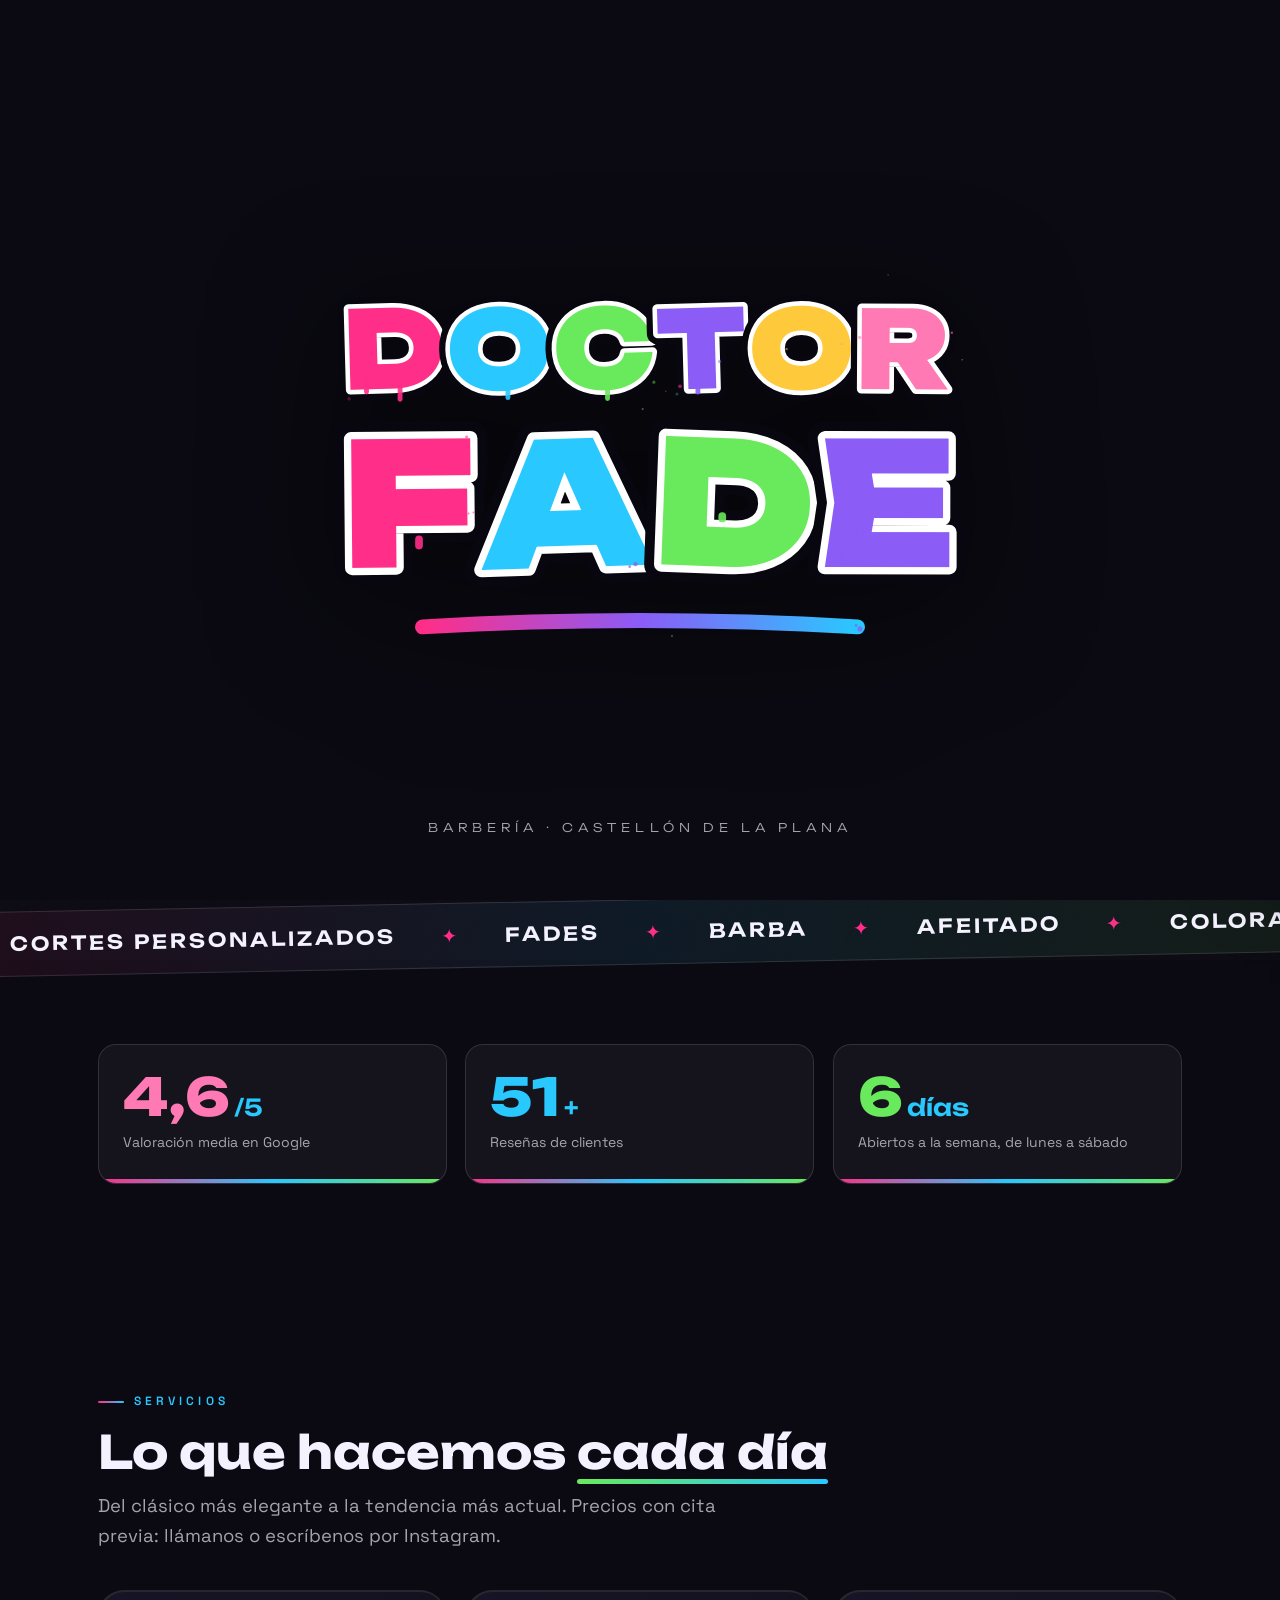
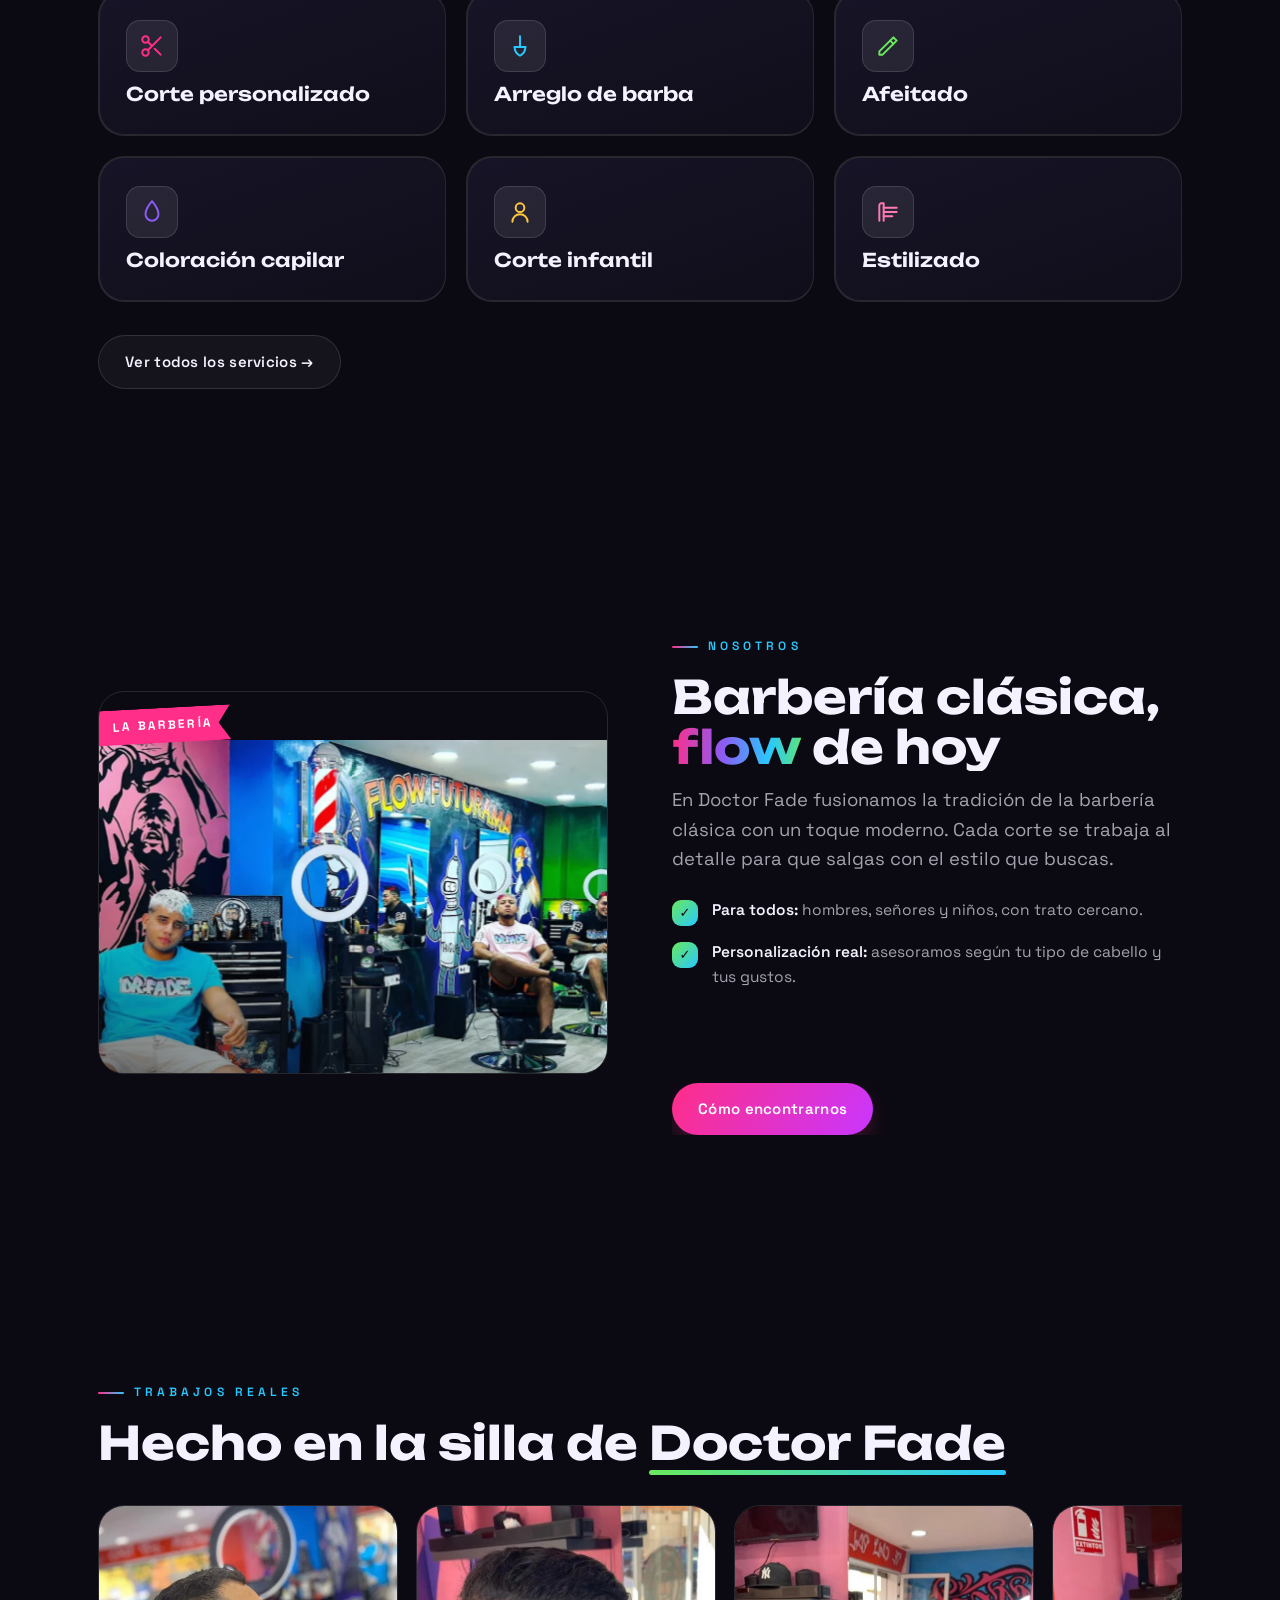
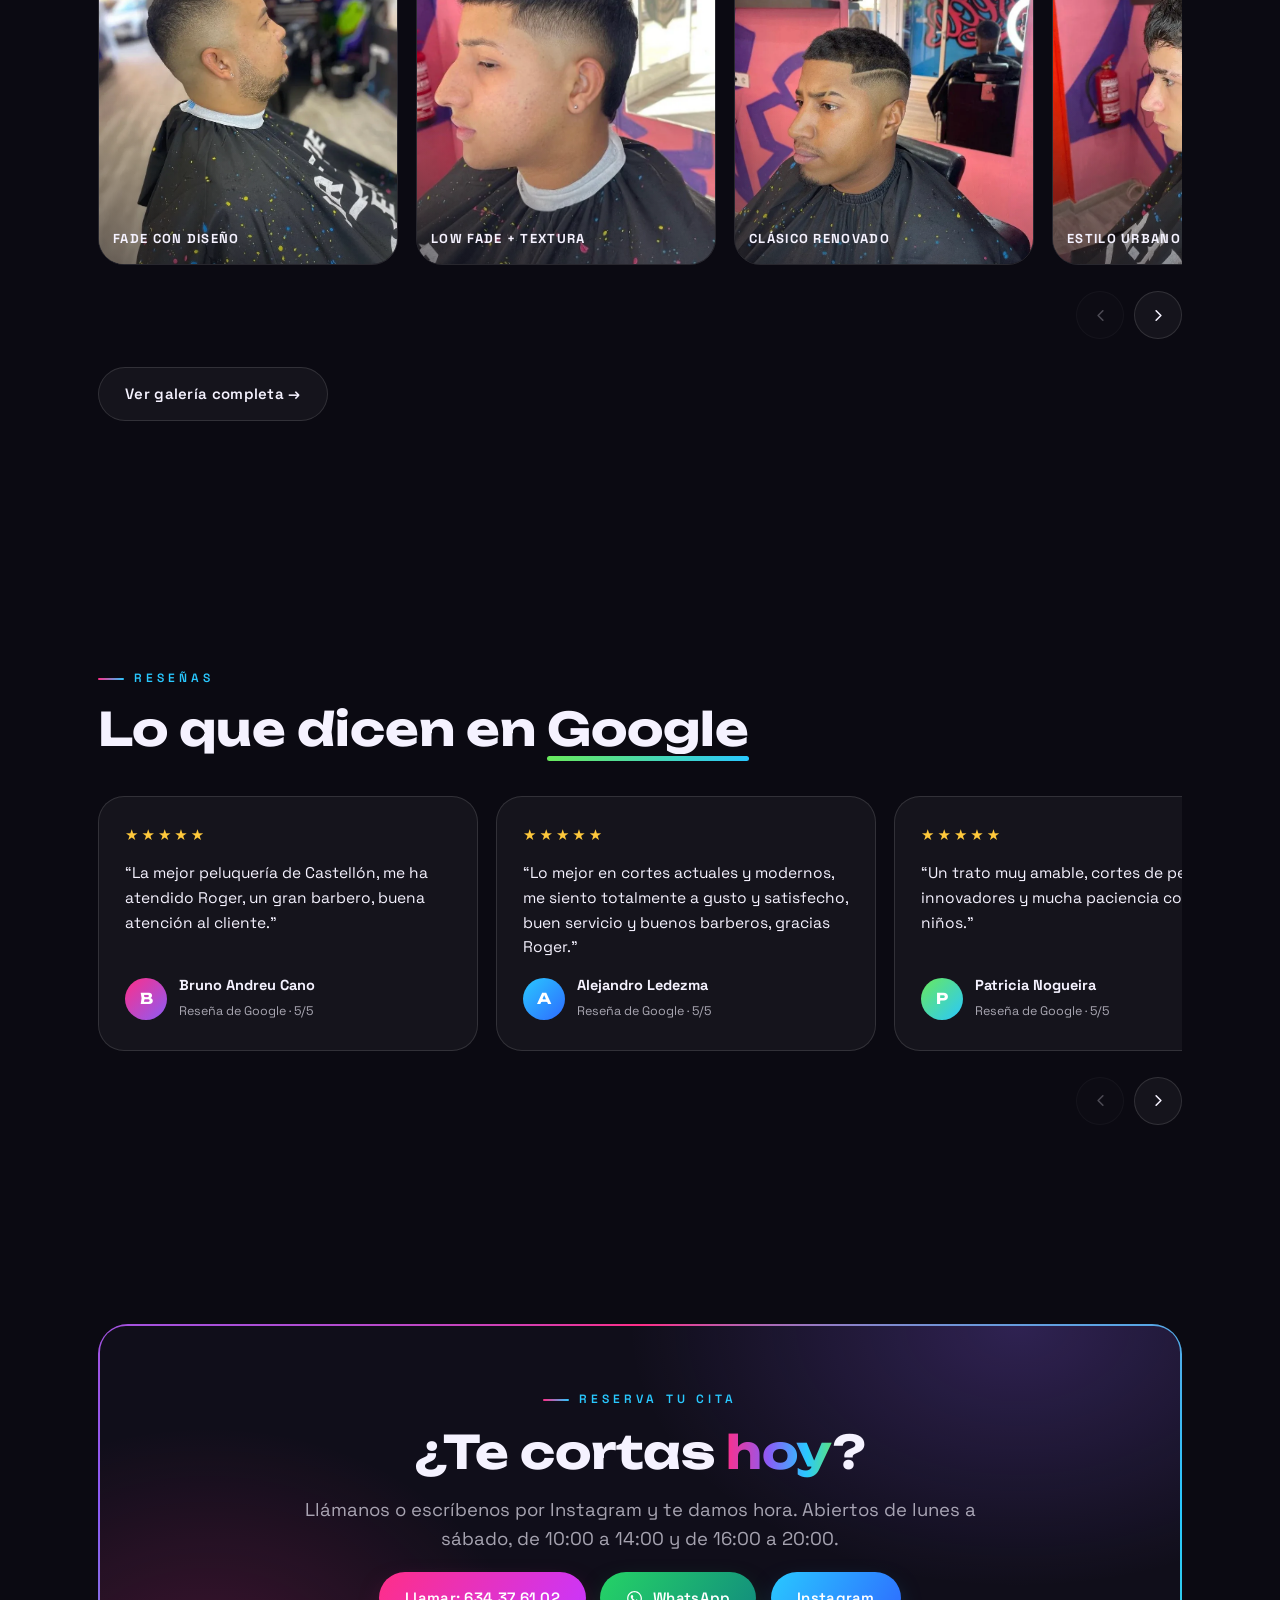
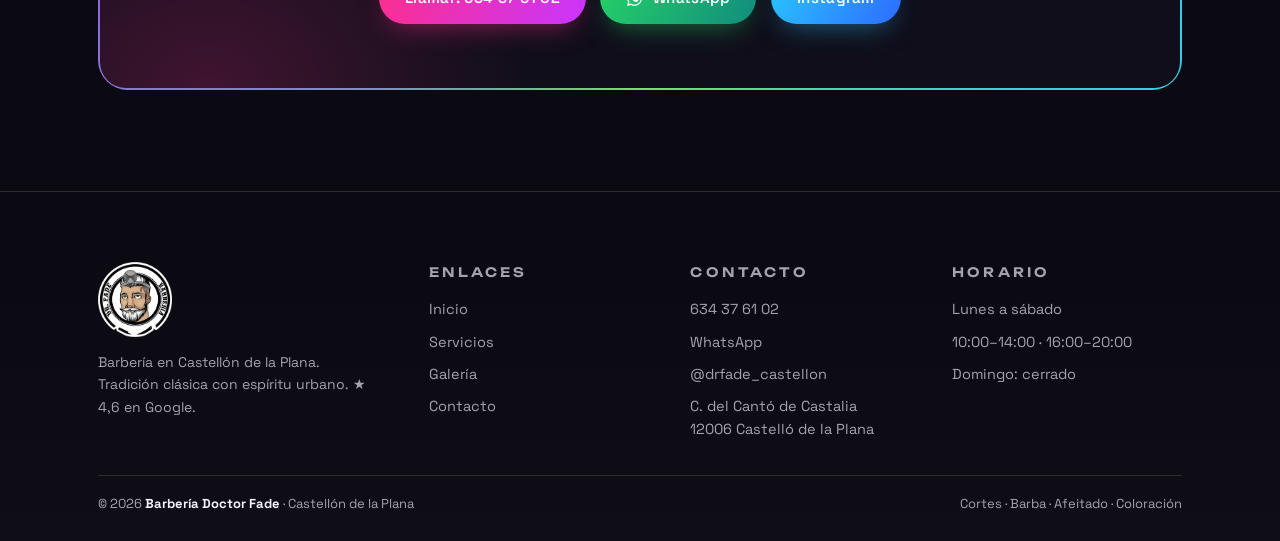
==== commit c18b2bee: "er re" ====
--- a/index.html
+++ b/index.html
@@ -40,11 +40,6 @@
       <circle cx="30" cy="52" r="9" fill="#0b0a12"/>
       <path d="M25 52l4-4 6 3-4 5z" fill="#fff"/>
     </svg>
-  </div>
-  <div class="intro-simple">
-    <img src="assets/img/logo-420.webp" class="is-logo" alt="" width="72" height="72">
-    <div class="is-word">DOCTOR <span class="grad-text">FADE</span></div>
-    <div class="is-bar"><i></i></div>
   </div>
   <div class="intro-tag">Barber&iacute;a &middot; Castell&oacute;n de la Plana</div>
 </div>
--- a/assets/styles.css
+++ b/assets/styles.css
@@ -134,7 +134,6 @@
   text-transform:uppercase;color:var(--text-dim);white-space:nowrap;
   opacity:0;animation:tagIn .8s var(--ease-out) .5s forwards;
 }
-.intro-simple{display:none}
 @keyframes tagIn{from{opacity:0;transform:translate(-50%,14px)}to{opacity:1;transform:translate(-50%,0)}}
 #intro .panel{position:absolute;left:0;width:100%;height:51%;background:var(--ink-950);z-index:-1}
 #intro .panel.top{top:0}
@@ -793,30 +792,6 @@
   body{font-size:15.5px}
   .main-nav,.header-cta{display:none}
   .burger{display:block}
-  #intro .intro-stage{display:none}
-  .intro-simple{
-    display:flex;flex-direction:column;align-items:center;gap:16px;padding:0 24px;
-  }
-  .intro-simple .is-logo{
-    width:64px;height:64px;object-fit:contain;opacity:0;
-    animation:isIn .5s var(--ease-out) .05s forwards;
-  }
-  .intro-simple .is-word{
-    font-family:var(--font-display);font-weight:800;font-size:clamp(22px,7vw,30px);
-    letter-spacing:.02em;color:var(--text);text-align:center;opacity:0;
-    animation:isIn .5s var(--ease-out) .18s forwards;
-  }
-  .intro-simple .is-bar{
-    width:130px;height:4px;border-radius:4px;overflow:hidden;background:rgba(255,255,255,.14);
-    opacity:0;animation:isIn .3s var(--ease-out) .32s forwards;
-  }
-  .intro-simple .is-bar i{
-    display:block;height:100%;width:0;border-radius:4px;
-    background:linear-gradient(90deg,var(--pink-500),var(--violet-500),var(--cyan-400));
-    animation:isBar .6s var(--ease-out) .4s forwards;
-  }
-  @keyframes isIn{from{opacity:0;transform:translateY(10px)}to{opacity:1;transform:none}}
-  @keyframes isBar{to{width:100%}}
   #intro .intro-tag{
     width:88vw;max-width:340px;white-space:normal;text-align:center;
     font-size:9.5px;letter-spacing:.2em;line-height:1.6;
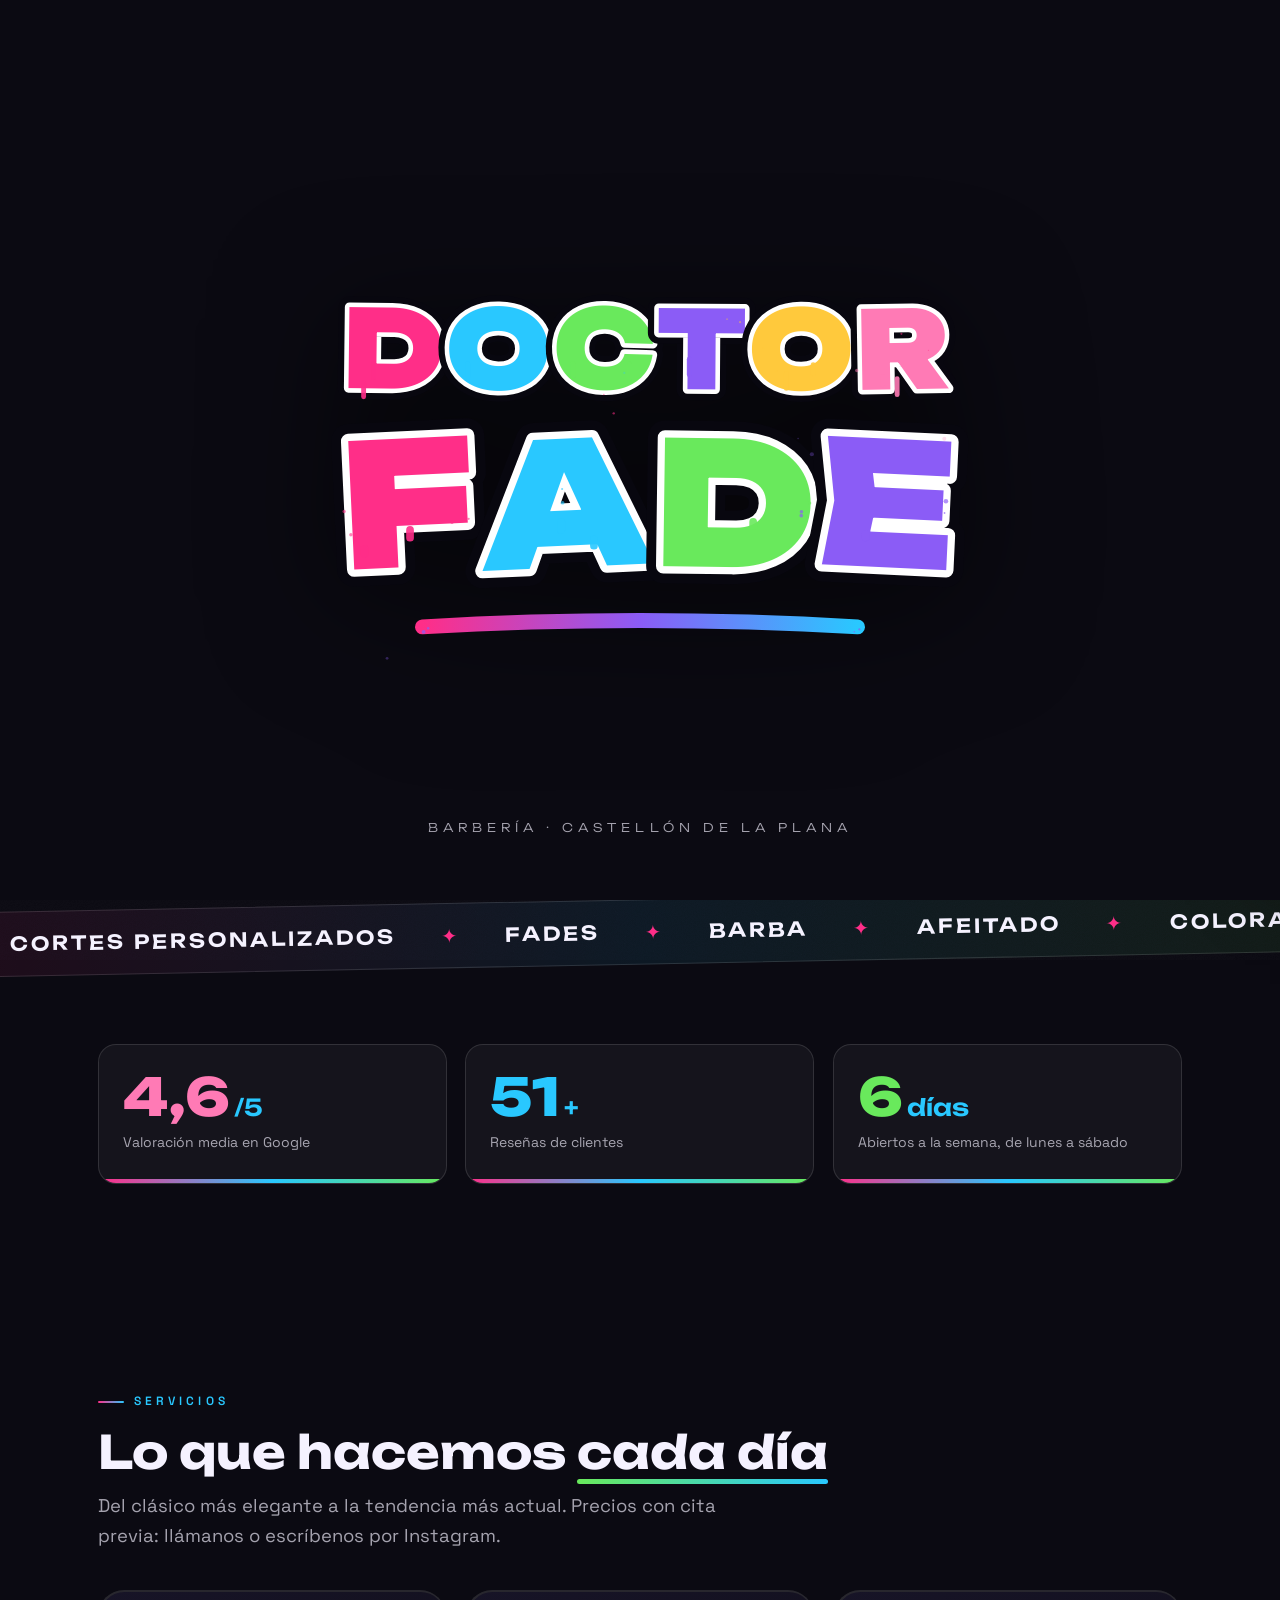
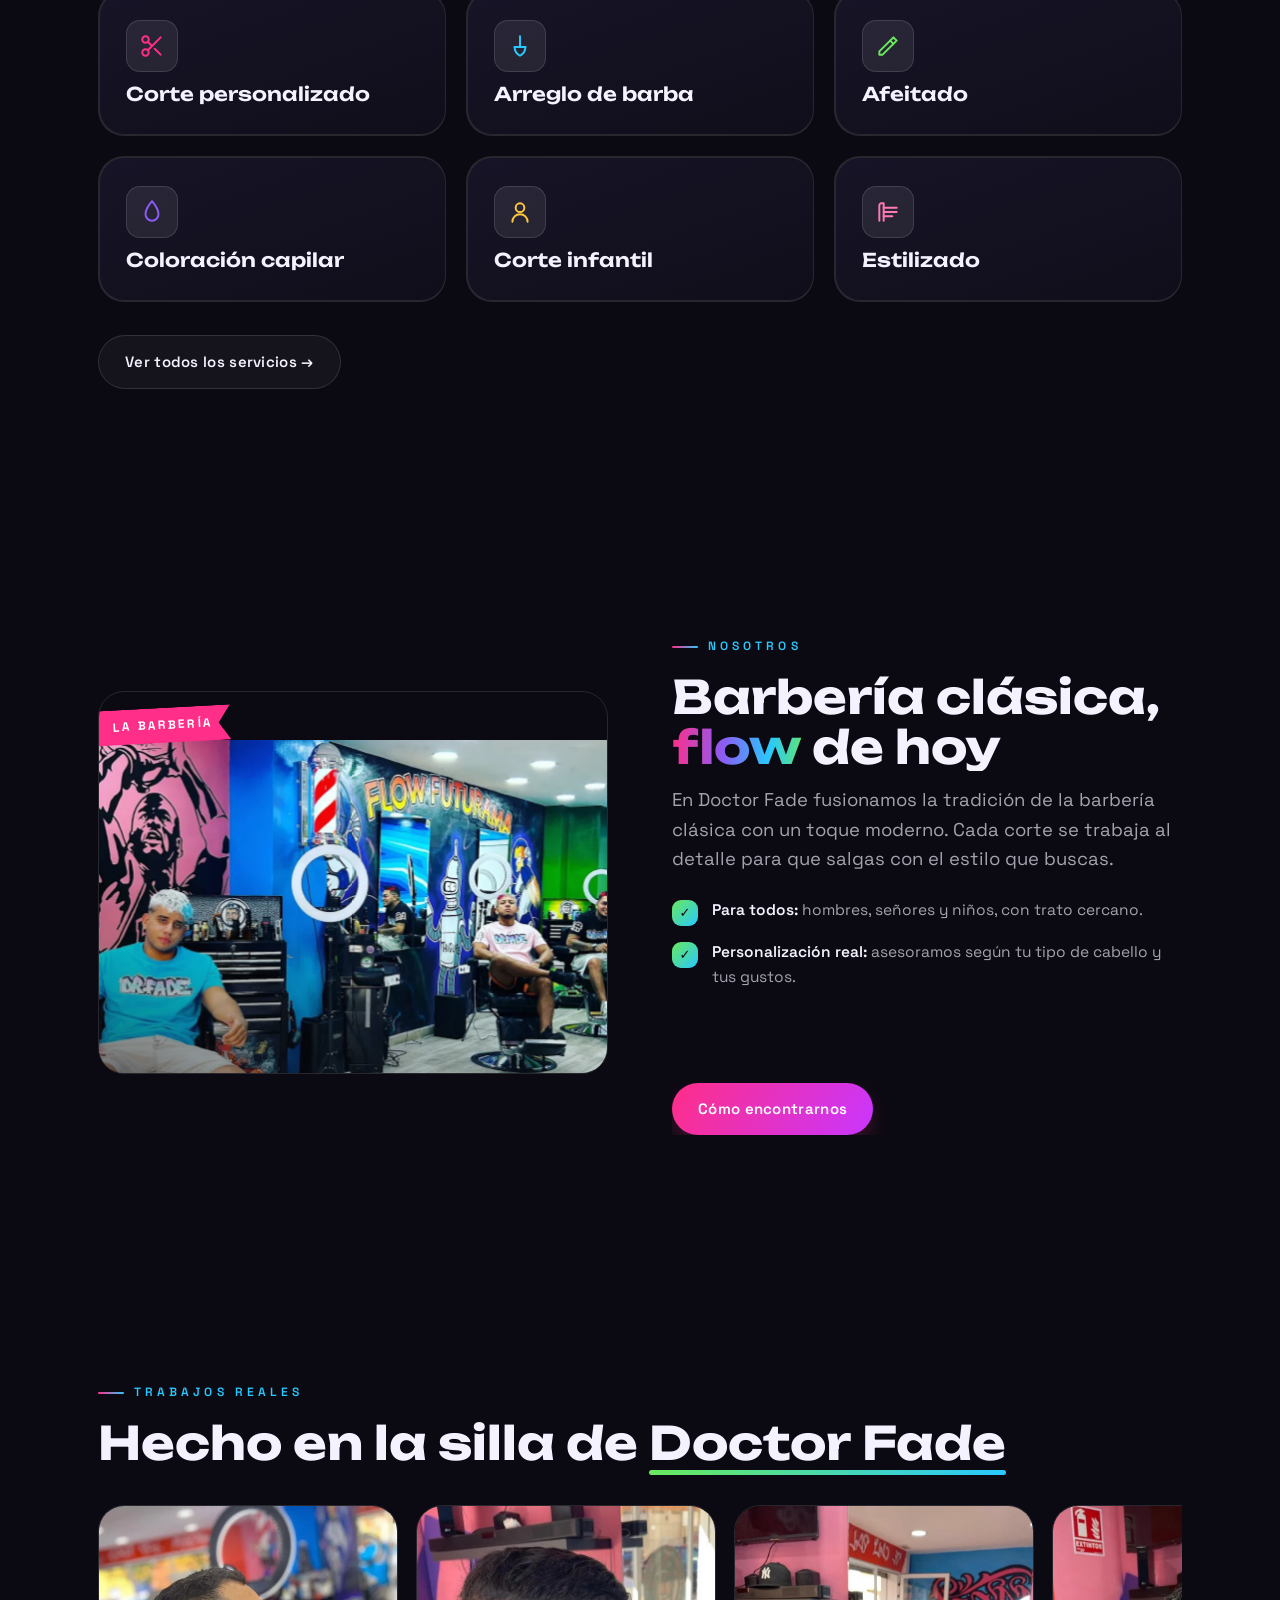
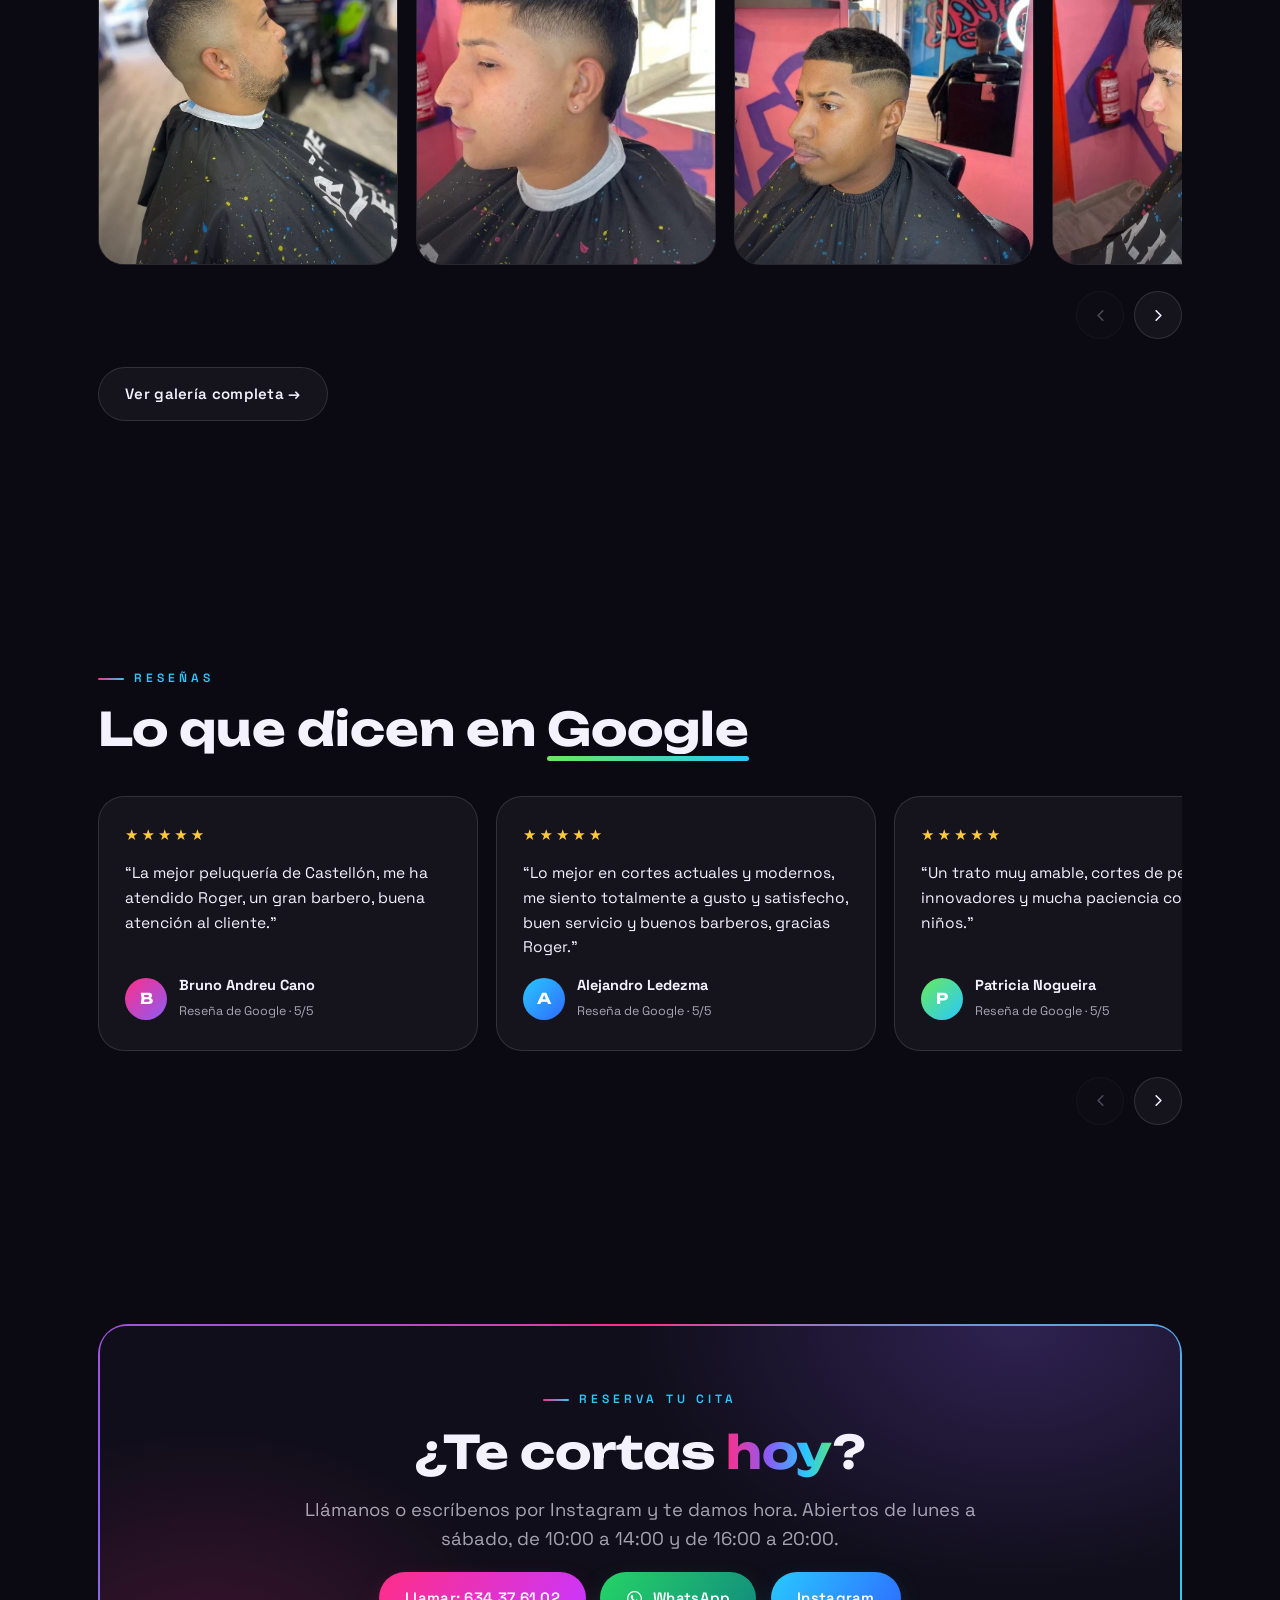
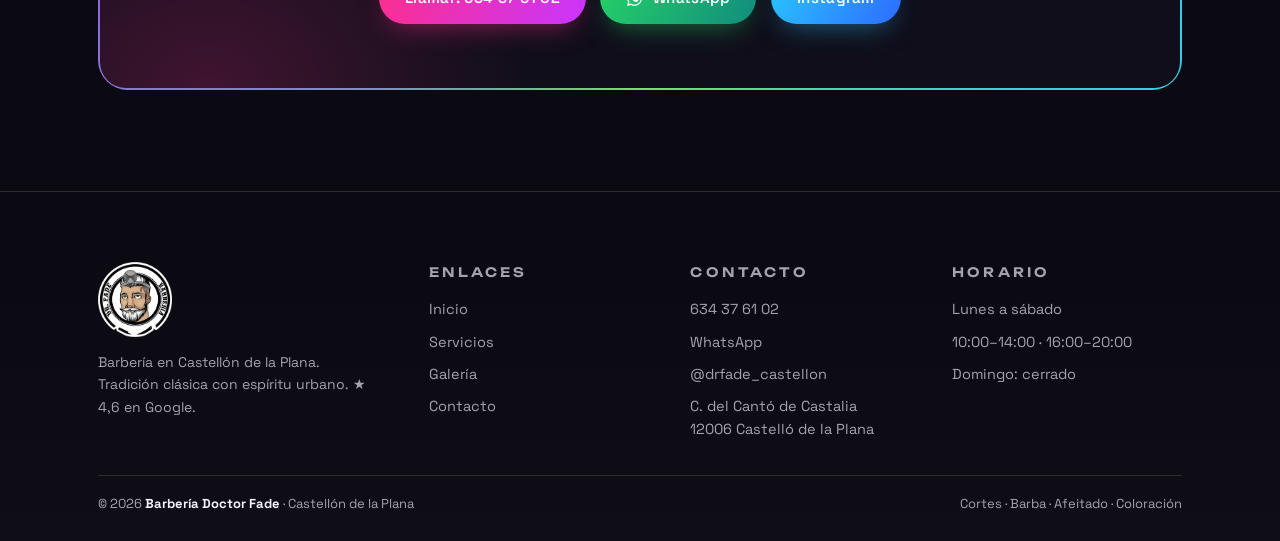
==== commit 0fcb3b8f: "web" ====
--- a/index.html
+++ b/index.html
@@ -271,27 +271,21 @@
         <div class="car-track" data-stagger="70">
           <article class="work-card" data-rv="up">
             <img src="assets/img/trabajo-1.webp" alt="Fade con dise&ntilde;o de l&iacute;neas hecho en Doctor Fade" loading="lazy">
-            <span class="tag">Fade con dise&ntilde;o</span>
           </article>
           <article class="work-card" data-rv="up">
             <img src="assets/img/trabajo-2.webp" alt="Low fade con textura arriba" loading="lazy">
-            <span class="tag">Low fade + textura</span>
           </article>
           <article class="work-card" data-rv="up">
             <img src="assets/img/trabajo-4.webp" alt="Corte cl&aacute;sico renovado con barba perfilada" loading="lazy">
-            <span class="tag">Cl&aacute;sico renovado</span>
           </article>
           <article class="work-card" data-rv="up">
             <img src="assets/img/trabajo-7.webp" alt="Corte urbano estilo mullet con degradado" loading="lazy">
-            <span class="tag">Estilo urbano</span>
           </article>
           <article class="work-card" data-rv="up">
             <img src="assets/img/trabajo-5.webp" alt="Fade medio con acabado limpio" loading="lazy">
-            <span class="tag">Fade medio</span>
           </article>
           <article class="work-card" data-rv="up">
             <img src="assets/img/trabajo-8.webp" alt="Skin fade alto con degradado suave" loading="lazy">
-            <span class="tag">Skin fade</span>
           </article>
         </div>
         <div class="car-nav">
